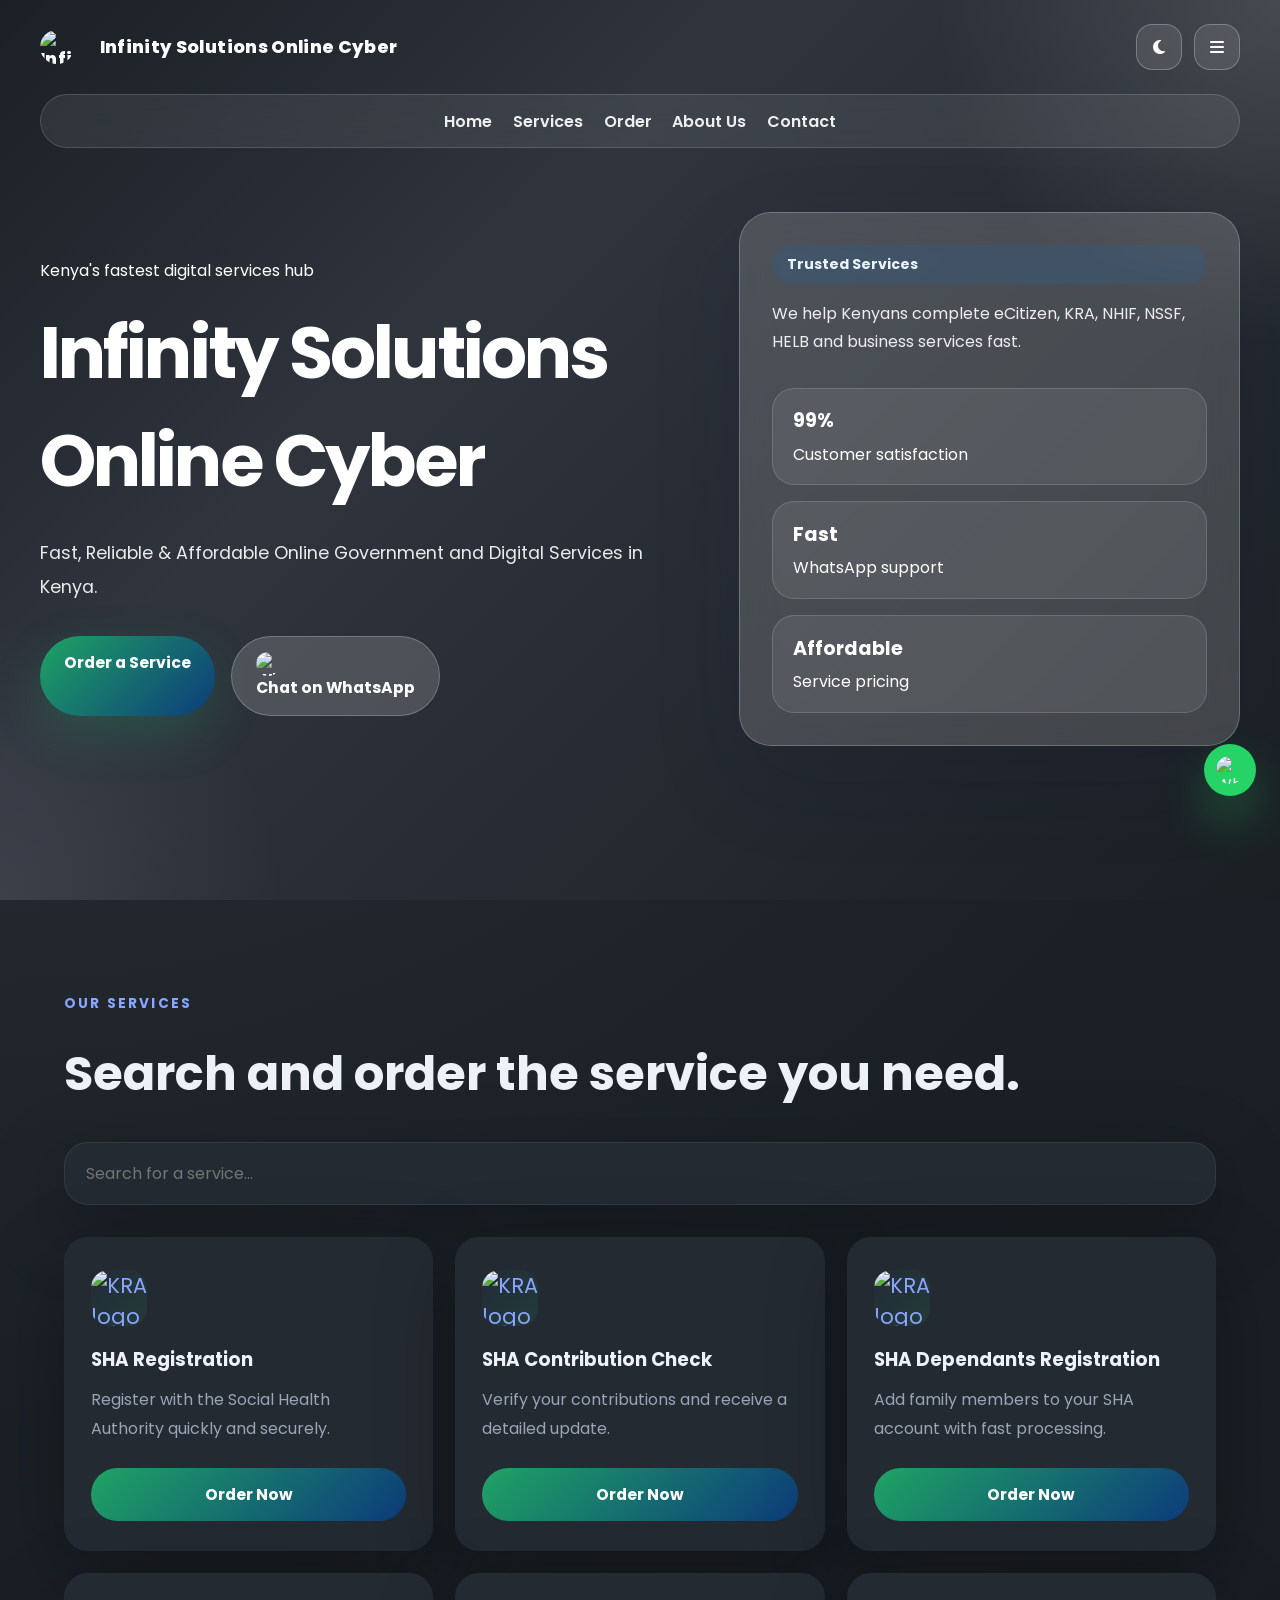
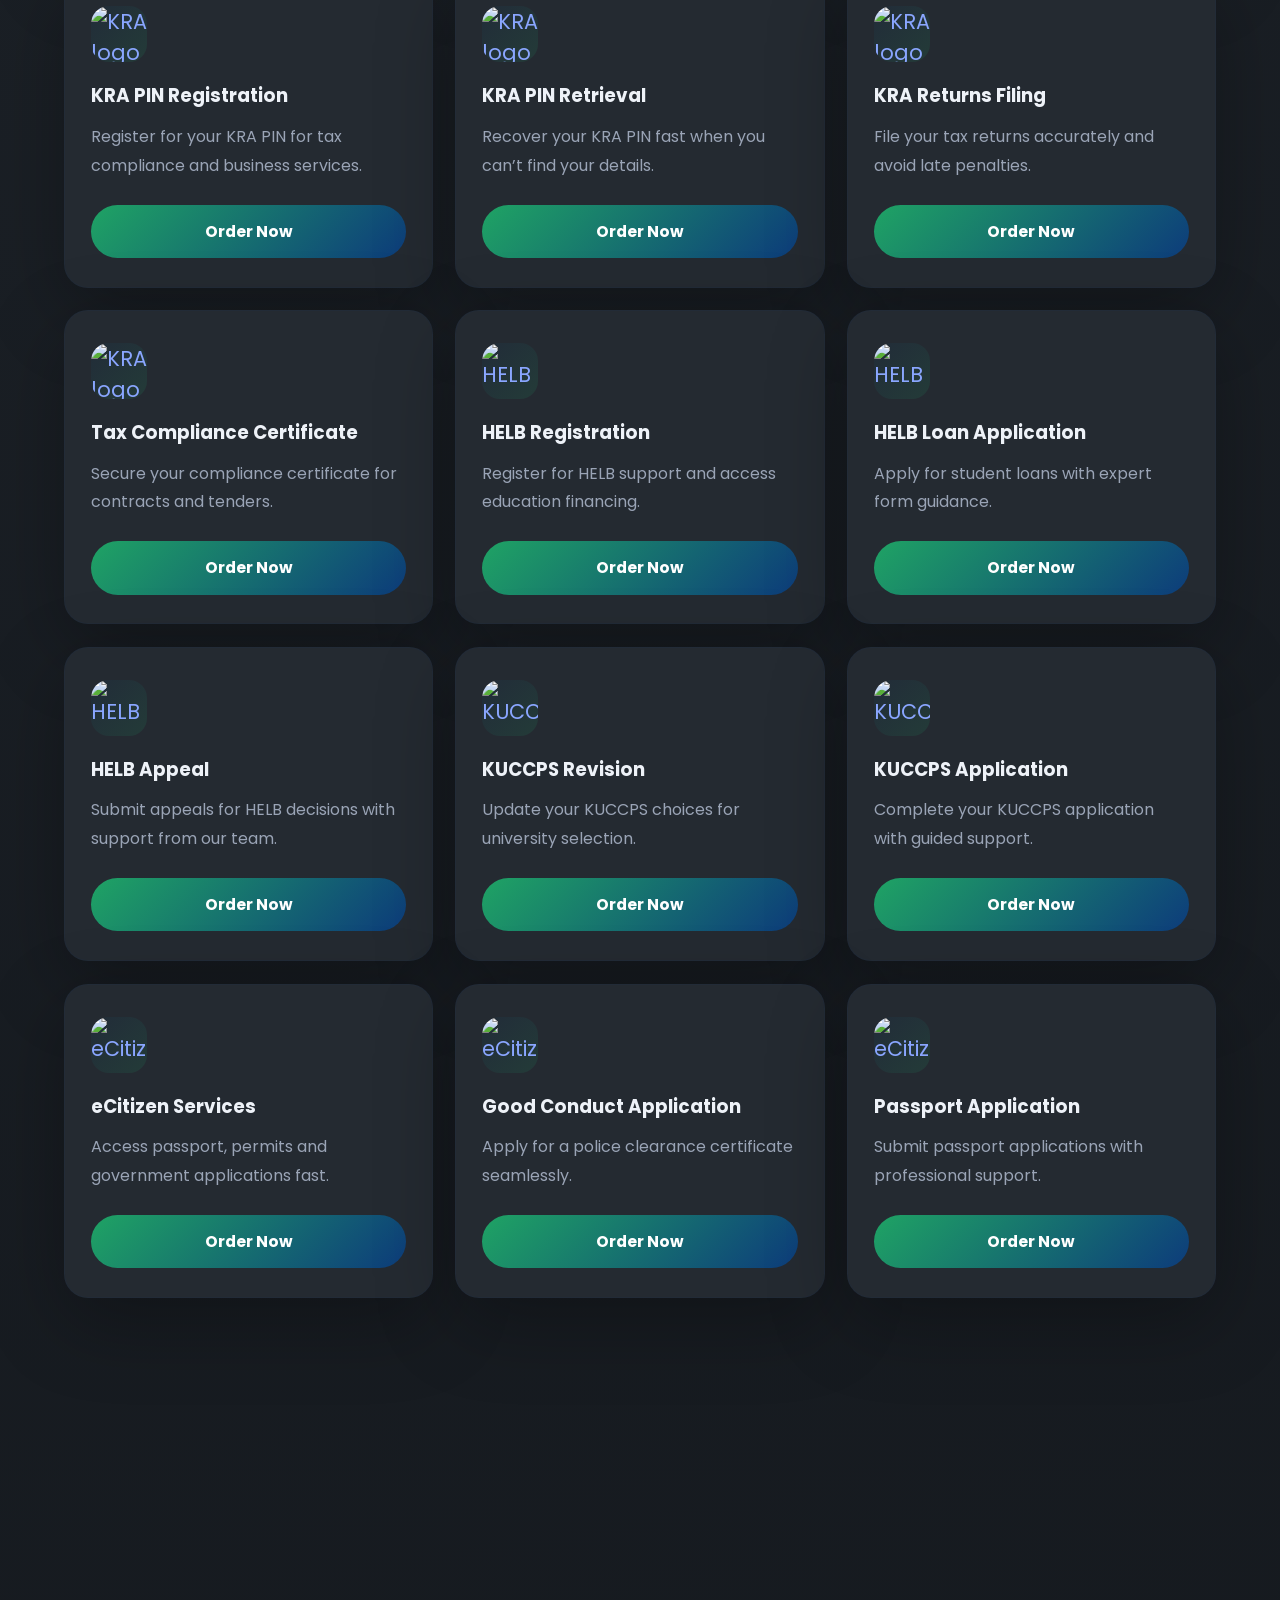
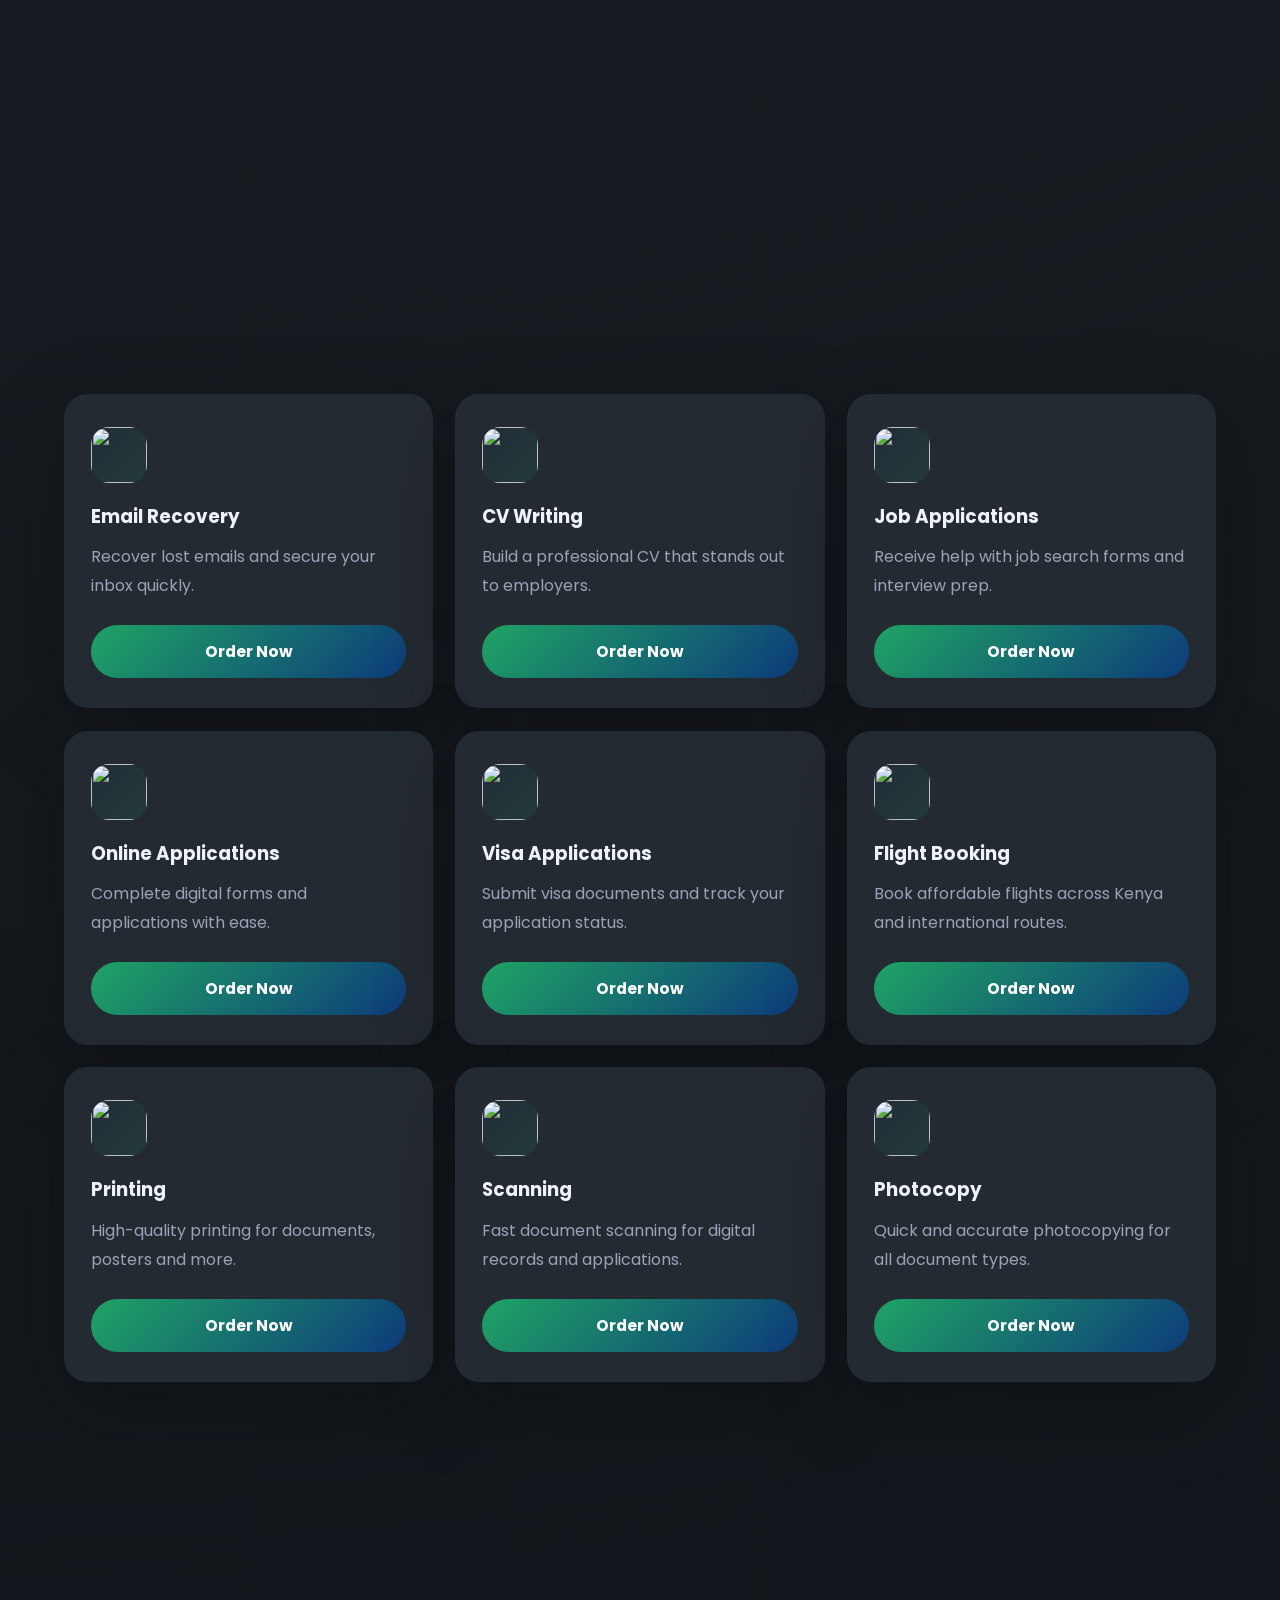
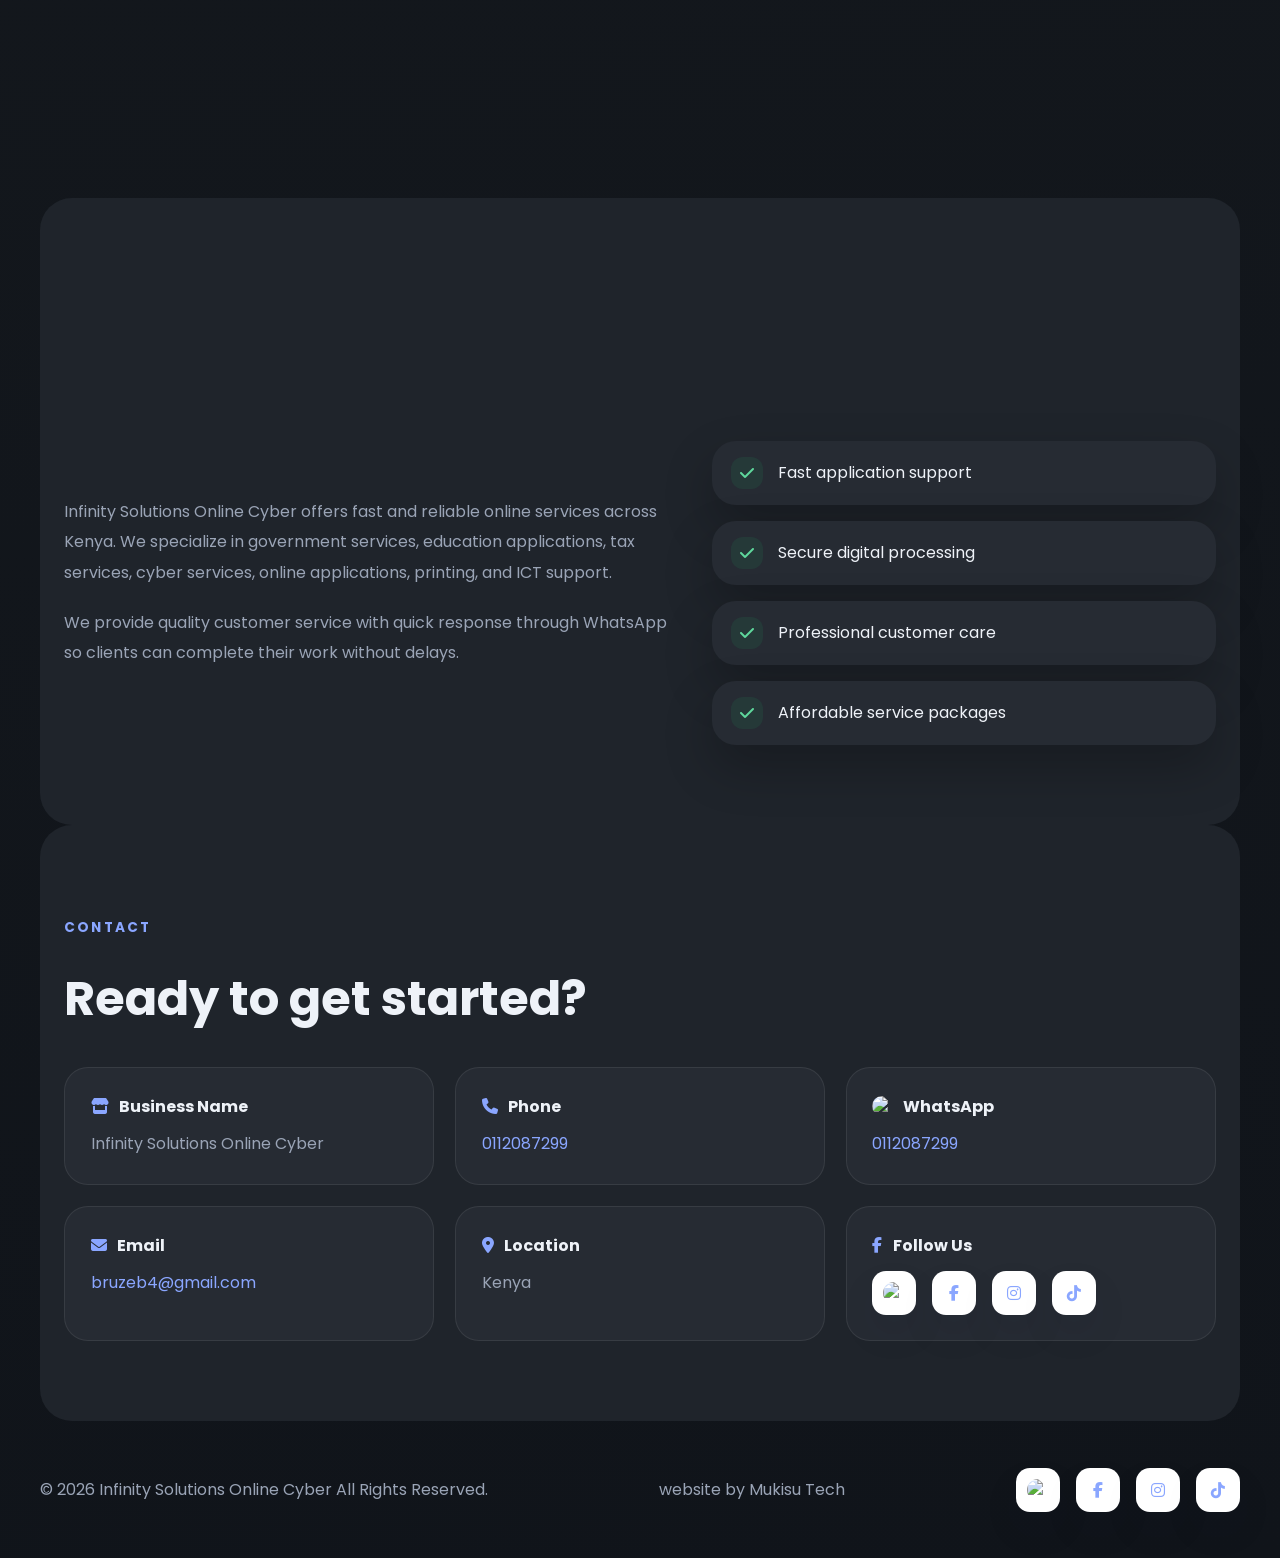
==== index.html @ b9a16d78 "updated headers" ====
<!DOCTYPE html>
<html lang="en">
<head>
  <meta charset="UTF-8" />
  <meta name="viewport" content="width=device-width, initial-scale=1.0" />
  <meta name="theme-color" content="#0e3c7b" />
  <title>Infinity Solutions Online Cyber</title>
  <meta name="description" content="Fast, reliable and affordable online government and digital services in Kenya." />
  <link rel="preconnect" href="https://fonts.googleapis.com" />
  <link rel="preconnect" href="https://fonts.gstatic.com" crossorigin />
  <link href="https://fonts.googleapis.com/css2?family=Poppins:wght@400;500;600;700;800&display=swap" rel="stylesheet" />
  <link rel="stylesheet" href="https://cdnjs.cloudflare.com/ajax/libs/font-awesome/6.5.1/css/all.min.css" integrity="sha512-9uX+o9/ZMZbm3tTFRNrU0xj9IqA9xVRBhZ33g1PPZFxK8Hz9vA3V2rOO4/VXvWPXeEPmWZhwXmr4TmA3r/t8Mw==" crossorigin="anonymous" referrerpolicy="no-referrer" />
  <link rel="stylesheet" href="styles.css" />
</head>
<body>
  <div class="spinner-overlay" id="spinner">
    <div class="loader"></div>
  </div>

  <header class="hero" id="home">
    <div class="topbar">
      <a class="brand" href="#home">
        <img class="brand-logo" src="https://tse4.mm.bing.net/th/id/OIP.yBloclplDqVMJ-Tg9L9eTgHaHa?rs=1&pid=ImgDetMain&o=7&rm=3" alt="Infinity Solutions logo">
        Infinity Solutions Online Cyber
      </a>
      <div class="top-actions">
        <button class="mode-toggle" id="themeToggle" aria-label="Toggle dark mode"><i class="fa-solid fa-moon"></i></button>
        <button class="menu-toggle" id="menuToggle" aria-label="Open navigation"><i class="fa-solid fa-bars"></i></button>
      </div>
    </div>

    <nav class="navbar" id="navbar">
      <a href="#home">Home</a>
      <a href="#services">Services</a>
      <a href="#order">Order</a>
      <a href="#about">About Us</a>
      <a href="#contact">Contact</a>
    </nav>

    <div class="hero-content">
      <div class="hero-text fade-up">
        <p class="eyebrow">Kenya's fastest digital services hub</p>
        <h1>Infinity Solutions Online Cyber</h1>
        <p class="hero-subtitle">Fast, Reliable & Affordable Online Government and Digital Services in Kenya.</p>
        <div class="hero-buttons">
          <a class="btn btn-primary" href="#order">Order a Service</a>
          <a class="btn btn-secondary whatsapp-btn" id="whatsappChat" href="https://wa.me/254112087299" target="_blank" rel="noreferrer">
            <img class="whatsapp-icon" src="https://play-lh.googleusercontent.com/4LJ6f3U5wANt09KBlZ-F-YKooCQXTwHsa3vtTBFmsXWmNy-AdBEoHnWmyT0mGxh-1pQetlSoc9mIkRDJotQYbg" alt="WhatsApp logo" style="width:24px;height:24px;object-fit:contain;border-radius:50%;display:block;" />
            <span>Chat on WhatsApp</span>
          </a>
        </div>
      </div>
      <div class="hero-card fade-up">
        <div class="hero-panel">
          <span class="tag">Trusted Services</span>
          <p>We help Kenyans complete eCitizen, KRA, NHIF, NSSF, HELB and business services fast.</p>
        </div>
        <div class="hero-stats">
          <div>
            <strong>99%</strong>
            <span>Customer satisfaction</span>
          </div>
          <div>
            <strong>Fast</strong>
            <span>WhatsApp support</span>
          </div>
          <div>
            <strong>Affordable</strong>
            <span>Service pricing</span>
          </div>
        </div>
      </div>
    </div>
  </header>

  <main>
    <div id="order"></div>
    <section class="section service-section" id="services">
      <div class="section-heading fade-up">
        <p class="eyebrow">Our Services</p>
        <h2>Search and order the service you need.</h2>
      </div>
      <div class="search-wrap fade-up">
        <input id="searchInput" type="search" placeholder="Search for a service..." aria-label="Search for a service" />
      </div>

      <div class="service-grid" id="serviceGrid">
        <article class="service-card fade-up" data-service="SHA Registration">
          <div class="service-icon"><img src="https://digitali.co.ke/wp-content/uploads/2024/10/National-Hospital-Insurance-Fund-NHIF-and-the-Social-Health-Insurance-Fund-SHIF.jpeg" alt="KRA logo"></div>
          <h3>SHA Registration</h3>
          <p>Register with the Social Health Authority quickly and securely.</p>
          <button class="btn btn-order" data-service="SHA Registration">Order Now</button>
        </article>
        <article class="service-card fade-up" data-service="SHA Contribution Check">
          <div class="service-icon"><img src="https://digitali.co.ke/wp-content/uploads/2024/10/National-Hospital-Insurance-Fund-NHIF-and-the-Social-Health-Insurance-Fund-SHIF.jpeg" alt="KRA logo"></div>
          <h3>SHA Contribution Check</h3>
          <p>Verify your contributions and receive a detailed update.</p>
          <button class="btn btn-order" data-service="SHA Contribution Check">Order Now</button>
        </article>
        <article class="service-card fade-up" data-service="SHA Dependants Registration">
          <div class="service-icon"><img src="https://digitali.co.ke/wp-content/uploads/2024/10/National-Hospital-Insurance-Fund-NHIF-and-the-Social-Health-Insurance-Fund-SHIF.jpeg" alt="KRA logo"></div>
          <h3>SHA Dependants Registration</h3>
          <p>Add family members to your SHA account with fast processing.</p>
          <button class="btn btn-order" data-service="SHA Dependants Registration">Order Now</button>
        </article>
        <article class="service-card fade-up" data-service="KRA PIN Registration">
          <div class="service-icon"><img src="https://www.kra.go.ke/templates/kra/images/kra/logoKRA.webp" alt="KRA logo"></div>
          <h3>KRA PIN Registration</h3>
          <p>Register for your KRA PIN for tax compliance and business services.</p>
          <button class="btn btn-order" data-service="KRA PIN Registration">Order Now</button>
        </article>
        <article class="service-card fade-up" data-service="KRA PIN Retrieval" data-logo="https://www.kra.go.ke/templates/kra/images/kra/logoKRA.webp">
          <div class="service-icon"><img src="https://www.kra.go.ke/templates/kra/images/kra/logoKRA.webp" alt="KRA logo"></div>
          <h3>KRA PIN Retrieval</h3>
          <p>Recover your KRA PIN fast when you can’t find your details.</p>
          <button class="btn btn-order" data-service="KRA PIN Retrieval">Order Now</button>
        </article>
        <article class="service-card fade-up" data-service="KRA Returns Filing" data-logo="https://www.kra.go.ke/templates/kra/images/kra/logoKRA.webp">
          <div class="service-icon"><img src="https://www.kra.go.ke/templates/kra/images/kra/logoKRA.webp" alt="KRA logo"></div>
          <h3>KRA Returns Filing</h3>
          <p>File your tax returns accurately and avoid late penalties.</p>
          <button class="btn btn-order" data-service="KRA Returns Filing">Order Now</button>
        </article>
        <article class="service-card fade-up" data-service="Tax Compliance Certificate" data-logo="https://www.kra.go.ke/templates/kra/images/kra/logoKRA.webp">
          <div class="service-icon"><img src="https://www.kra.go.ke/templates/kra/images/kra/logoKRA.webp" alt="KRA logo"></div>
          <h3>Tax Compliance Certificate</h3>
          <p>Secure your compliance certificate for contracts and tenders.</p>
          <button class="btn btn-order" data-service="Tax Compliance Certificate">Order Now</button>
        </article>
        <article class="service-card fade-up" data-service="HELB Registration">
          <div class="service-icon"><img src="https://tse4.mm.bing.net/th/id/OIP.b57VldhlAnYkFkh-BjnOfwAAAA?rs=1&pid=ImgDetMain&o=7&rm=3" alt="HELB logo"></div>
          <h3>HELB Registration</h3>
          <p>Register for HELB support and access education financing.</p>
          <button class="btn btn-order" data-service="HELB Registration">Order Now</button>
        </article>
        <article class="service-card fade-up" data-service="HELB Loan Application" data-logo="https://tse4.mm.bing.net/th/id/OIP.b57VldhlAnYkFkh-BjnOfwAAAA?rs=1&pid=ImgDetMain&o=7&rm=3">
          <div class="service-icon"><img src="https://tse4.mm.bing.net/th/id/OIP.b57VldhlAnYkFkh-BjnOfwAAAA?rs=1&pid=ImgDetMain&o=7&rm=3" alt="HELB logo"></div>
          <h3>HELB Loan Application</h3>
          <p>Apply for student loans with expert form guidance.</p>
          <button class="btn btn-order" data-service="HELB Loan Application">Order Now</button>
        </article>
        <article class="service-card fade-up" data-service="HELB Appeal" data-logo="https://tse4.mm.bing.net/th/id/OIP.b57VldhlAnYkFkh-BjnOfwAAAA?rs=1&pid=ImgDetMain&o=7&rm=3">
          <div class="service-icon"><img src="https://tse4.mm.bing.net/th/id/OIP.b57VldhlAnYkFkh-BjnOfwAAAA?rs=1&pid=ImgDetMain&o=7&rm=3" alt="HELB logo"></div>
          <h3>HELB Appeal</h3>
          <p>Submit appeals for HELB decisions with support from our team.</p>
          <button class="btn btn-order" data-service="HELB Appeal">Order Now</button>
        </article>
        <article class="service-card fade-up" data-service="KUCCPS Revision" data-logo="https://digitali.co.ke/wp-content/uploads/2024/10/National-Hospital-Insurance-Fund-NHIF-and-the-Social-Health-Insurance-Fund-SHIF.jpeg">
          <div class="service-icon"><img src="https://educationnews.co.ke/wp-content/uploads/2022/06/KUCCPS-logo.png" alt="KUCCPS logo"></div>
          <h3>KUCCPS Revision</h3>
          <p>Update your KUCCPS choices for university selection.</p>
          <button class="btn btn-order" data-service="KUCCPS Revision">Order Now</button>
        </article>
        <article class="service-card fade-up" data-service="KUCCPS Application">
          <div class="service-icon"><img src="https://educationnews.co.ke/wp-content/uploads/2022/06/KUCCPS-logo.png" alt="KUCCPS logo"></div>
          <h3>KUCCPS Application</h3>
          <p>Complete your KUCCPS application with guided support.</p>
          <button class="btn btn-order" data-service="KUCCPS Application">Order Now</button>
        </article>
        <article class="service-card fade-up" data-service="eCitizen Services" data-logo="https://tse3.mm.bing.net/th/id/OIP.UHPo66fuk0P1zGOrm8lOLwAAAA?rs=1&pid=ImgDetMain&o=7&rm=3">
          <div class="service-icon"><img src="https://tse3.mm.bing.net/th/id/OIP.UHPo66fuk0P1zGOrm8lOLwAAAA?rs=1&pid=ImgDetMain&o=7&rm=3" alt="eCitizen logo"></div>
          <h3>eCitizen Services</h3>
          <p>Access passport, permits and government applications fast.</p>
          <button class="btn btn-order" data-service="eCitizen Services">Order Now</button>
        </article>
        <article class="service-card fade-up" data-service="Good Conduct Application">
          <div class="service-icon"><img src="https://tse3.mm.bing.net/th/id/OIP.UHPo66fuk0P1zGOrm8lOLwAAAA?rs=1&pid=ImgDetMain&o=7&rm=3" alt="eCitizen logo"></div>
          <h3>Good Conduct Application</h3>
          <p>Apply for a police clearance certificate seamlessly.</p>
          <button class="btn btn-order" data-service="Good Conduct Application">Order Now</button>
        </article>
        <article class="service-card fade-up" data-service="Passport Application">
          <div class="service-icon"><img src="https://tse3.mm.bing.net/th/id/OIP.UHPo66fuk0P1zGOrm8lOLwAAAA?rs=1&pid=ImgDetMain&o=7&rm=3" alt="eCitizen logo"></div>
          <h3>Passport Application</h3>
          <p>Submit passport applications with professional support.</p>
          <button class="btn btn-order" data-service="Passport Application">Order Now</button>
        </article>
        <article class="service-card fade-up" data-service="Driving License Renewal">
          <div class="service-icon"><img src="https://tse4.mm.bing.net/th/id/OIP.FwtY_gP4vcjbaIivxYtAlAHaHa?rs=1&pid=ImgDetMain&o=7&rm=3" alt="eCitizen logo"></div>
          <h3>Driving License Renewal</h3>
          <p>Renew your driving license with quick online guidance.</p>
          <button class="btn btn-order" data-service="Driving License Renewal">Order Now</button>
        </article>
        <article class="service-card fade-up" data-service="NTSA Services">
          <div class="service-icon"><img src="https://tse4.mm.bing.net/th/id/OIP.FwtY_gP4vcjbaIivxYtAlAHaHa?rs=1&pid=ImgDetMain&o=7&rm=3" alt="eCitizen logo"></div>
          <h3>NTSA Services</h3>
          <p>Book vehicle, licensing and road permit services easily.</p>
          <button class="btn btn-order" data-service="NTSA Services">Order Now</button>
        </article>
        <article class="service-card fade-up" data-service="Birth Certificate Application">
          <div class="service-icon"><img src="https://tse2.mm.bing.net/th/id/OIP.q1fL6nQ8hTU4f8zZjs9D_QHaHj?rs=1&pid=ImgDetMain&o=7&rm=3"></div>
          <h3>Birth Certificate Application</h3>
          <p>Apply for birth certificates with reliable help.</p>
          <button class="btn btn-order" data-service="Birth Certificate Application">Order Now</button>
        </article>
        <article class="service-card fade-up" data-service="NSSF Services">
          <div class="service-icon"><img src="https://tse1.mm.bing.net/th/id/OIP.UHA72w1gH28G39V3sXzwvAHaD4?rs=1&pid=ImgDetMain&o=7&rm=3"></div>
          <h3>NSSF Services</h3>
          <p>Manage your NSSF contributions and registration online.</p>
          <button class="btn btn-order" data-service="NSSF Services">Order Now</button>
        </article>
        <article class="service-card fade-up" data-service="NHIF Services">
          <div class="service-icon"><img src="https://encrypted-tbn0.gstatic.com/images?q=tbn:ANd9GcR6--qTh-6bCWV8jGqukdRvoOK64TaJ9Zgxw9ZZE_Wxtw&s=10"></div>
          <h3>NHIF Services</h3>
          <p>Access NHIF registration, updates and membership support.</p>
          <button class="btn btn-order" data-service="NHIF Services">Order Now</button>
        </article>
        <article class="service-card fade-up" data-service="Gmail Creation">
          <div class="service-icon"><img src="https://encrypted-tbn0.gstatic.com/images?q=tbn:ANd9GcS2R1vpcjm-R2SvecG4g4cGmmv0BqK4-3ZQfbwN8abDDA&s3"></div>
          <h3>Gmail Creation</h3>
          <p>Create professional email accounts with fast setup.</p>
          <button class="btn btn-order" data-service="Gmail Creation">Order Now</button>
        </article>
        <article class="service-card fade-up" data-service="Email Recovery">
          <div class="service-icon"><img src="https://encrypted-tbn0.gstatic.com/images?q=tbn:ANd9GcS2R1vpcjm-R2SvecG4g4cGmmv0BqK4-3ZQfbwN8abDDA&s3"></div>
          <h3>Email Recovery</h3>
          <p>Recover lost emails and secure your inbox quickly.</p>
          <button class="btn btn-order" data-service="Email Recovery">Order Now</button>
        </article>
        <article class="service-card fade-up" data-service="CV Writing">
          <div class="service-icon"><img src="https://encrypted-tbn0.gstatic.com/images?q=tbn:ANd9GcRVndGeAXerAfZUWBJ78L3NdNf43_u11HYmn01CQufeQg&s=10"></div>
          <h3>CV Writing</h3>
          <p>Build a professional CV that stands out to employers.</p>
          <button class="btn btn-order" data-service="CV Writing">Order Now</button>
        </article>
        <article class="service-card fade-up" data-service="Job Applications">
          <div class="service-icon"><img src="https://encrypted-tbn0.gstatic.com/images?q=tbn:ANd9GcS2R1vpcjm-R2SvecG4g4cGmmv0BqK4-3ZQfbwN8abDDA&s3"></div>
          <h3>Job Applications</h3>
          <p>Receive help with job search forms and interview prep.</p>
          <button class="btn btn-order" data-service="Job Applications">Order Now</button>
        </article>
        <article class="service-card fade-up" data-service="Online Applications">
          <div class="service-icon"><img src="https://encrypted-tbn0.gstatic.com/images?q=tbn:ANd9GcQZaxrYc5uQrbnnYcwS0cuT35sBHtUKfJTWEBXztwy6LQ&s=10"></div>
          <h3>Online Applications</h3>
          <p>Complete digital forms and applications with ease.</p>
          <button class="btn btn-order" data-service="Online Applications">Order Now</button>
        </article>
        <article class="service-card fade-up" data-service="Visa Applications">
          <div class="service-icon"><img src="https://encrypted-tbn0.gstatic.com/images?q=tbn:ANd9GcQJnviMFIQRVRvS9Surz6ik8B0C7a_o3VR0ymgVnZDmXmbTc4BJeKghwVoY&s=10"></div>
          <h3>Visa Applications</h3>
          <p>Submit visa documents and track your application status.</p>
          <button class="btn btn-order" data-service="Visa Applications">Order Now</button>
        </article>
        <article class="service-card fade-up" data-service="Flight Booking">
          <div class="service-icon"><img src="https://encrypted-tbn0.gstatic.com/images?q=tbn:ANd9GcQJnviMFIQRVRvS9Surz6ik8B0C7a_o3VR0ymgVnZDmXmbTc4BJeKghwVoY&s=10"></div>
          <h3>Flight Booking</h3>
          <p>Book affordable flights across Kenya and international routes.</p>
          <button class="btn btn-order" data-service="Flight Booking">Order Now</button>
        </article>
        <article class="service-card fade-up" data-service="Printing">
          <div class="service-icon"><img src="https://encrypted-tbn0.gstatic.com/images?q=tbn:ANd9GcRkKSzePU2eri6oVpIY036AHLIV2olUiPr-pbedM-Om4Q&s=10"></div>
          <h3>Printing</h3>
          <p>High-quality printing for documents, posters and more.</p>
          <button class="btn btn-order" data-service="Printing">Order Now</button>
        </article>
        <article class="service-card fade-up" data-service="Scanning">
          <div class="service-icon"><img src="https://encrypted-tbn0.gstatic.com/images?q=tbn:ANd9GcS00KO4r9GkvEjRblEu2JAAL6AvpahGItX4luejhcFZRRDAEov1tl0fKzIz&s=10"></div>
          <h3>Scanning</h3>
          <p>Fast document scanning for digital records and applications.</p>
          <button class="btn btn-order" data-service="Scanning">Order Now</button>
        </article>
        <article class="service-card fade-up" data-service="Photocopy">
          <div class="service-icon"><img src="https://inkpaste.co.ke/wp-content/uploads/2023/03/photocopy-services-e1679521596330.jpg"></div>
          <h3>Photocopy</h3>
          <p>Quick and accurate photocopying for all document types.</p>
          <button class="btn btn-order" data-service="Photocopy">Order Now</button>
        </article>
        <article class="service-card fade-up" data-service="Typing">
          <div class="service-icon"><img src="https://encrypted-tbn0.gstatic.com/images?q=tbn:ANd9GcTKpYcr5PSa2IXo4UdqD5BWybqYmKM9X9mrHmjjHCQXvx9W5VTyR5uScA4t&s=10"></div>
          <h3>Typing</h3>
          <p>Professional typing support for letters, reports and forms.</p>
          <button class="btn btn-order" data-service="Typing">Order Now</button>
        </article>
        <article class="service-card fade-up" data-service="Passport Photos">
          <div class="service-icon"><img src="https://encrypted-tbn0.gstatic.com/images?q=tbn:ANd9GcTKpYcr5PSa2IXo4UdqD5BWybqYmKM9X9mrHmjjHCQXvx9W5VTyR5uScA4t&s=10"></div>
          <h3>Passport Photos</h3>
          <p>Capture and print passport photos in the correct format.</p>
          <button class="btn btn-order" data-service="Passport Photos">Order Now</button>
        </article>
        <article class="service-card fade-up" data-service="Lamination">
          <div class="service-icon"><img src="https://encrypted-tbn0.gstatic.com/images?q=tbn:ANd9GcTc5D1qMvo0m5gw-1abcEKq7iWel1CFOAdq2yphHhYPso4U84-VnLHaCZI&s=10"></div>
          <h3>Lamination</h3>
          <p>Protect important documents with high-quality lamination.</p>
          <button class="btn btn-order" data-service="Lamination">Order Now</button>
        </article>
      </div>
    </section>

    <section class="section about-section" id="about">
      <div class="section-heading fade-up">
        <p class="eyebrow">About Us</p>
        <h2>Reliable online services across Kenya.</h2>
      </div>
      <div class="about-grid fade-up">
        <div class="about-copy">
          <p>Infinity Solutions Online Cyber offers fast and reliable online services across Kenya. We specialize in government services, education applications, tax services, cyber services, online applications, printing, and ICT support.</p>
          <p>We provide quality customer service with quick response through WhatsApp so clients can complete their work without delays.</p>
        </div>
        <div class="about-features">
          <div><i class="fa-solid fa-check"></i> Fast application support</div>
          <div><i class="fa-solid fa-check"></i> Secure digital processing</div>
          <div><i class="fa-solid fa-check"></i> Professional customer care</div>
          <div><i class="fa-solid fa-check"></i> Affordable service packages</div>
        </div>
      </div>
    </section>

    <section class="section contact-section" id="contact">
      <div class="section-heading fade-up">
        <p class="eyebrow">Contact</p>
        <h2>Ready to get started?</h2>
      </div>
      <div class="contact-grid fade-up">
        <div class="contact-card">
          <h3><i class="fa-solid fa-store"></i> Business Name</h3>
          <p>Infinity Solutions Online Cyber</p>
        </div>
        <div class="contact-card">
          <h3><i class="fa-solid fa-phone"></i> Phone</h3>
          <p><a href="tel:0112087299">0112087299</a></p>
        </div>
        <div class="contact-card">
          <h3><img class="social-icon-image" src="https://play-lh.googleusercontent.com/4LJ6f3U5wANt09KBlZ-F-YKooCQXTwHsa3vtTBFmsXWmNy-AdBEoHnWmyT0mGxh-1pQetlSoc9mIkRDJotQYbg" alt="WhatsApp logo" style="width:20px;height:20px;object-fit:contain;border-radius:50%;display:inline-block;" /> WhatsApp</h3>
          <p><a href="https://wa.me/254112087299" target="_blank" rel="noreferrer">0112087299</a></p>
        </div>
        <div class="contact-card">
          <h3><i class="fa-solid fa-envelope"></i> Email</h3>
          <p><a href="mailto:bruzeb4@gmail.com">bruzeb4@gmail.com</a></p>
        </div>
        <div class="contact-card">
          <h3><i class="fa-solid fa-location-dot"></i> Location</h3>
          <p>Kenya</p>
        </div>
        <div class="contact-card">
          <h3><i class="fa-brands fa-facebook-f"></i> Follow Us</h3>
          <div class="contact-card-social social-links">
            <a href="https://wa.me/254112087299" target="_blank" rel="noreferrer" aria-label="WhatsApp"><img class="social-icon-image" src="https://play-lh.googleusercontent.com/4LJ6f3U5wANt09KBlZ-F-YKooCQXTwHsa3vtTBFmsXWmNy-AdBEoHnWmyT0mGxh-1pQetlSoc9mIkRDJotQYbg" alt="WhatsApp logo" style="width:22px;height:22px;object-fit:contain;border-radius:50%;display:block;" /></a>
            <a href="#" aria-label="Facebook"><i class="fa-brands fa-facebook-f"></i></a>
            <a href="#" aria-label="Instagram"><i class="fa-brands fa-instagram"></i></a>
            <a href="#" aria-label="TikTok"><i class="fa-brands fa-tiktok"></i></a>
          </div>
        </div>
      </div>
    </section>
  </main>

  <footer class="footer">
    <div class="footer-content fade-up">
      <p>© 2026 Infinity Solutions Online Cyber All Rights Reserved.</p>
      <p>website by <a href="https://mukisutech.github.io/portfolio" target="_blank" rel="noreferrer">Mukisu Tech</a></p>
      <div class="social-links">
        <a href="https://wa.me/254112087299" target="_blank" rel="noreferrer" aria-label="WhatsApp"><img class="social-icon-image" src="https://play-lh.googleusercontent.com/4LJ6f3U5wANt09KBlZ-F-YKooCQXTwHsa3vtTBFmsXWmNy-AdBEoHnWmyT0mGxh-1pQetlSoc9mIkRDJotQYbg" alt="WhatsApp logo" style="width:22px;height:22px;object-fit:contain;border-radius:50%;display:block;" /></a>
        <a href="#" aria-label="Facebook"><i class="fa-brands fa-facebook-f"></i></a>
        <a href="#" aria-label="Instagram"><i class="fa-brands fa-instagram"></i></a>
        <a href="#" aria-label="TikTok"><i class="fa-brands fa-tiktok"></i></a>
      </div>
    </div>
  </footer>

  <button class="scroll-top" id="scrollTopBtn" aria-label="Scroll to top"><i class="fa-solid fa-arrow-up"></i></button>
  <a class="floating-whatsapp" href="https://wa.me/254112087299" target="_blank" rel="noreferrer" aria-label="Chat on WhatsApp"><img class="whatsapp-icon" src="https://play-lh.googleusercontent.com/4LJ6f3U5wANt09KBlZ-F-YKooCQXTwHsa3vtTBFmsXWmNy-AdBEoHnWmyT0mGxh-1pQetlSoc9mIkRDJotQYbg" alt="WhatsApp logo" style="width:28px;height:28px;object-fit:contain;border-radius:50%;display:block;" /></a>

  <script src="script.js"></script>
</body>
</html>
---- styles.css ----
:root {
  --bg: #181c22;
  --surface: #242a31;
  --surface-2: #2f343d;
  --surface-3: #3d434c;
  --text: #eef2f8;
  --text-muted: #9aa4b6;
  --border: rgba(238, 242, 248, 0.08);
  --primary: #8aa6ff;
  --primary-soft: #3b6efb;
  --accent: #5fd89d;
  --accent-soft: #2f9c6f;
  --shadow: 0 24px 80px rgba(0, 0, 0, 0.28);
  --radius: 24px;
  --transition: 0.35s ease;
}

* {
  box-sizing: border-box;
}

html {
  scroll-behavior: smooth;
}

body {
  margin: 0;
  font-family: 'Poppins', sans-serif;
  background: radial-gradient(circle at top left, #2e343c 0%, #1b2026 22%, #14181d 65%, #10141a 100%);
  color: var(--text);
}

a {
  color: inherit;
  text-decoration: none;
}

button,
input,
select,
textarea {
  font: inherit;
}

button {
  cursor: pointer;
}

img {
  max-width: 100%;
  display: block;
}

.spinner-overlay {
  position: fixed;
  inset: 0;
  background: rgba(255, 255, 255, 0.92);
  display: flex;
  align-items: center;
  justify-content: center;
  z-index: 9999;
}

.loader {
  width: 64px;
  height: 64px;
  border: 8px solid rgba(13, 60, 123, 0.15);
  border-top-color: var(--primary);
  border-radius: 50%;
  animation: spin 1s linear infinite;
}

@keyframes spin {
  to {
    transform: rotate(360deg);
  }
}

.hero {
  min-height: 100vh;
  padding: 1.5rem 1.5rem 3rem;
  background: linear-gradient(135deg, #1b2026 0%, #2f343d 35%, #1b1f24 100%);
  color: white;
  position: relative;
  overflow: hidden;
}

.hero::after {
  content: '';
  position: absolute;
  inset: 0;
  background: radial-gradient(circle at top right, rgba(255, 255, 255, 0.14), transparent 22%), radial-gradient(circle at bottom left, rgba(160, 166, 178, 0.12), transparent 18%);
  pointer-events: none;
}

.topbar {
  max-width: 1200px;
  margin: 0 auto;
  display: flex;
  flex-wrap: wrap;
  align-items: center;
  justify-content: space-between;
  gap: 1rem;
  position: relative;
  z-index: 1;
}

.brand {
  display: inline-flex;
  align-items: center;
  gap: 0.75rem;
  font-size: 1.05rem;
  font-weight: 800;
  letter-spacing: 0.02em;
}

.top-actions {
  display: flex;
  align-items: center;
  gap: 0.75rem;
}

.mode-toggle,
.menu-toggle {
  width: 46px;
  height: 46px;
  border-radius: 16px;
  border: 1px solid rgba(255,255,255,0.25);
  background: rgba(255,255,255,0.1);
  color: white;
  display: grid;
  place-items: center;
}

.navbar {
  max-width: 1200px;
  margin: 1.5rem auto 0;
  display: flex;
  justify-content: center;
  gap: 1.3rem;
  flex-wrap: wrap;
  background: rgba(255,255,255,0.08);
  border-radius: 999px;
  padding: 0.85rem 1rem;
  backdrop-filter: blur(18px);
  position: sticky;
  top: 0;
  z-index: 10;
  border: 1px solid rgba(255,255,255,0.15);
}

.navbar a {
  color: rgba(255,255,255,0.92);
  font-weight: 600;
  transition: color var(--transition);
}

.navbar a:hover,
.navbar a.active {
  color: #ffffff;
}

.hero-content {
  max-width: 1200px;
  margin: 4rem auto 0;
  display: grid;
  grid-template-columns: 1.2fr 0.9fr;
  gap: 2rem;
  align-items: center;
  position: relative;
  z-index: 1;
}

.hero-text {
  max-width: 640px;
}

.hero-text h1 {
  font-size: clamp(2.8rem, 6vw, 4.5rem);
  margin: 0;
  letter-spacing: -0.04em;
}

.hero-subtitle {
  margin: 1.4rem 0 0;
  font-size: 1.1rem;
  line-height: 1.9;
  color: rgba(255,255,255,0.9);
}

.hero-buttons {
  margin-top: 2rem;
  display: flex;
  gap: 1rem;
  flex-wrap: wrap;
}

.btn {
  padding: 0.95rem 1.5rem;
  border-radius: 999px;
  border: none;
  font-size: 0.98rem;
  font-weight: 700;
  transition: transform var(--transition), box-shadow var(--transition), background var(--transition);
}

.btn-primary {
  color: white;
  background: linear-gradient(135deg, #1fa364, #0d3c7b);
  box-shadow: 0 18px 48px rgba(31, 163, 100, 0.24);
}

.btn-secondary {
  color: white;
  background: rgba(255,255,255,0.16);
  border: 1px solid rgba(255,255,255,0.22);
}

.btn:hover {
  transform: translateY(-3px);
}

.hero-card {
  background: rgba(255,255,255,0.16);
  border: 1px solid rgba(255,255,255,0.22);
  border-radius: 32px;
  backdrop-filter: blur(18px);
  padding: 2rem;
  box-shadow: 0 36px 90px rgba(13, 31, 58, 0.14);
}

.hero-panel {
  display: flex;
  flex-direction: column;
  gap: 1rem;
}

.hero-panel .tag {
  display: inline-flex;
  align-items: center;
  gap: 0.5rem;
  padding: 0.55rem 0.9rem;
  border-radius: 999px;
  background: rgba(26, 99, 176, 0.18);
  color: #eaf5ff;
  font-weight: 700;
  font-size: 0.88rem;
}

.hero-panel p {
  margin: 0;
  color: rgba(255,255,255,0.9);
  line-height: 1.75;
}

.hero-stats {
  margin-top: 2rem;
  display: grid;
  gap: 1rem;
}

.hero-stats div {
  display: grid;
  gap: 0.4rem;
  padding: 1.1rem 1.2rem;
  border-radius: 22px;
  background: rgba(255,255,255,0.08);
  border: 1px solid rgba(255,255,255,0.14);
}

.hero-stats strong {
  font-size: 1.2rem;
}

.section {
  max-width: 1200px;
  margin: 0 auto;
  padding: 5rem 1.5rem;
}

.section-heading {
  display: grid;
  gap: 0.7rem;
  margin-bottom: 2rem;
}

.section-heading .eyebrow {
  color: var(--primary);
  letter-spacing: 0.16em;
  text-transform: uppercase;
  font-weight: 700;
  font-size: 0.85rem;
}

.section-heading h2 {
  font-size: clamp(2rem, 4vw, 3rem);
  margin: 0;
}

.search-wrap {
  margin-bottom: 2rem;
}

#searchInput {
  width: 100%;
  padding: 1.1rem 1.3rem;
  border-radius: 24px;
  border: 1px solid var(--border);
  background: var(--surface);
  color: var(--text);
  font-size: 1rem;
  box-shadow: var(--shadow);
}

.service-grid {
  display: grid;
  grid-template-columns: repeat(3, minmax(0, 1fr));
  gap: 1.4rem;
}

.service-card {
  position: relative;
  padding: 2rem 1.6rem 1.8rem;
  border-radius: var(--radius);
  background: var(--surface);
  box-shadow: var(--shadow);
  border: 1px solid rgba(13, 60, 123, 0.08);
  transition: transform var(--transition), border-color var(--transition), box-shadow var(--transition);
}

.service-card:hover {
  transform: translateY(-6px);
  border-color: rgba(31, 163, 100, 0.2);
}

.service-icon {
  width: 56px;
  height: 56px;
  border-radius: 50%;
  display: grid;
  place-items: center;
  background: linear-gradient(135deg, rgba(13, 60, 123, 0.1), rgba(31, 163, 100, 0.14));
  color: var(--primary);
  margin-bottom: 1.25rem;
  font-size: 1.3rem;
  overflow: hidden;
}

.brand-logo {
  width: 32px;
  height: 32px;
  border-radius: 50%;
  object-fit: cover;
  margin: 0;
}

.service-icon img {
  width: 100%;
  height: 100%;
  object-fit: cover;
  display: block;
}

.service-card h3 {
  margin: 0 0 0.85rem;
  font-size: 1.15rem;
}

.service-card p {
  margin: 0 0 1.5rem;
  color: var(--text-muted);
  line-height: 1.8;
}

.btn-order {
  width: 100%;
  display: inline-flex;
  justify-content: center;
  align-items: center;
  gap: 0.6rem;
  background: linear-gradient(135deg, #1fa364, #0d3c7b);
  color: white;
  border-radius: 999px;
  padding: 0.95rem 1rem;
}

.about-section {
  background: #1f242b;
  border-radius: 32px;
}

.about-grid {
  display: grid;
  grid-template-columns: 1.1fr 0.9fr;
  gap: 2rem;
  align-items: center;
}

.about-copy p {
  margin: 0 0 1.25rem;
  color: var(--text-muted);
  line-height: 1.9;
}

.about-features {
  display: grid;
  gap: 1rem;
}

.about-features div {
  display: flex;
  align-items: center;
  gap: 0.9rem;
  padding: 1rem 1.2rem;
  border-radius: 24px;
  background: #262b33;
  box-shadow: 0 22px 50px rgba(0, 0, 0, 0.24);
}

.about-features i {
  color: var(--accent);
  min-width: 32px;
  height: 32px;
  display: grid;
  place-items: center;
  border-radius: 12px;
  background: rgba(31, 163, 100, 0.12);
}

.contact-section {
  background: #1f242b;
  border-radius: 32px;
}

.contact-grid {
  display: grid;
  grid-template-columns: repeat(3, minmax(0, 1fr));
  gap: 1.3rem;
}

.contact-card {
  padding: 1.6rem;
  border-radius: 24px;
  background: #262b33;
  border: 1px solid rgba(255, 255, 255, 0.08);
}

.contact-card h3 {
  margin: 0 0 0.7rem;
  font-size: 1rem;
  display: flex;
  align-items: center;
  gap: 0.65rem;
}

.contact-card h3 i {
  color: var(--primary);
}

.contact-card p {
  margin: 0;
  color: var(--text-muted);
  line-height: 1.8;
}

.contact-card a {
  color: inherit;
}

.contact-card-social {
  display: flex;
  flex-wrap: wrap;
  gap: 0.75rem;
  margin-top: 0.8rem;
}

.contact-card a {
  color: var(--primary);
}

.footer {
  padding: 2.5rem 1.5rem;
}

.footer-content {
  max-width: 1200px;
  margin: 0 auto;
  display: flex;
  align-items: center;
  justify-content: space-between;
  gap: 1rem;
  flex-wrap: wrap;
  color: var(--text-muted);
}

.social-links {
  display: flex;
  gap: 1rem;
}

.social-links a {
  width: 44px;
  height: 44px;
  display: grid;
  place-items: center;
  border-radius: 14px;
  background: white;
  color: var(--primary);
  box-shadow: 0 18px 38px rgba(13, 31, 58, 0.07);
}

.scroll-top,
.floating-whatsapp {
  position: fixed;
  right: 1.5rem;
  border-radius: 50%;
  width: 52px;
  height: 52px;
  display: grid;
  place-items: center;
  z-index: 20;
  border: none;
}

.scroll-top {
  bottom: 1.5rem;
  background: #0d3c7b;
  color: white;
  box-shadow: 0 24px 48px rgba(13, 31, 58, 0.22);
  opacity: 0;
  pointer-events: none;
  transition: opacity var(--transition);
}

.scroll-top.visible {
  opacity: 1;
  pointer-events: auto;
}

.floating-whatsapp {
  bottom: 6.5rem;
  background: #25d366;
  color: white;
  box-shadow: 0 24px 48px rgba(37, 211, 102, 0.3);
}

.fade-up {
  opacity: 0;
  transform: translateY(28px);
  transition: opacity 0.8s ease, transform 0.8s ease;
}

.fade-up.visible {
  opacity: 1;
  transform: translateY(0);
}

@media (max-width: 1024px) {
  .hero-content {
    grid-template-columns: 1fr;
  }
  .service-grid,
  .contact-grid {
    grid-template-columns: repeat(2, minmax(0, 1fr));
  }
  .about-grid {
    grid-template-columns: 1fr;
  }
}

@media (max-width: 768px) {
  .hero {
    padding-top: 1rem;
  }
  .navbar {
    display: none;
    flex-direction: column;
    align-items: stretch;
    gap: 0.75rem;
    background: rgba(255, 255, 255, 0.05);
    border-radius: 24px;
    padding: 1rem;
    margin: 1rem auto 0;
  }
  .navbar.mobile-open {
    display: flex;
  }
  .navbar a {
    width: 100%;
    padding: 0.9rem 1rem;
    border-radius: 18px;
    background: rgba(255, 255, 255, 0.08);
  }
  .service-grid,
  .contact-grid {
    grid-template-columns: 1fr;
  }
  .top-actions {
    gap: 0.5rem;
  }
  .mode-toggle,
  .menu-toggle {
    width: 44px;
    height: 44px;
  }
}

@media (max-width: 620px) {
  .hero {
    padding: 1rem 1rem 2.5rem;
  }
  .topbar {
    flex-direction: column;
    align-items: flex-start;
  }
  .hero-text h1 {
    font-size: 2.5rem;
  }
  .scroll-top,
  .floating-whatsapp {
    right: 1rem;
    width: 48px;
    height: 48px;
  }
}

.dark-mode {
  background: #07111f;
  color: #e8eff8;
}

.dark-mode .hero {
  background: linear-gradient(135deg, #08162d 0%, #0d375f 35%, #0b2c58 100%);
}

.dark-mode #searchInput,
.dark-mode .service-card,
.dark-mode .about-features div,
.dark-mode .contact-card,
.dark-mode .footer {
  background: #0f1e37;
  color: #d8e5f4;
}

.dark-mode #searchInput {
  border-color: rgba(255,255,255,0.12);
}

.dark-mode .navbar {
  background: rgba(8, 19, 41, 0.92);
  border-color: rgba(255,255,255,0.14);
}

.dark-mode .footer {
  background: transparent;
}

.dark-mode .social-links a {
  background: #0b2350;
}

.dark-mode .contact-card,
.dark-mode .service-card,
.dark-mode .about-features div {
  border-color: rgba(255,255,255,0.12);
}


button,
input,
select,
textarea {
  font: inherit;
}

button {
  cursor: pointer;
}

img {
  max-width: 100%;
  display: block;
}

.spinner-overlay {
  position: fixed;
  inset: 0;
  background: rgba(255, 255, 255, 0.92);
  display: flex;
  align-items: center;
  justify-content: center;
  z-index: 9999;
}

.loader {
  width: 64px;
  height: 64px;
  border: 8px solid rgba(13, 60, 123, 0.15);
  border-top-color: var(--primary);
  border-radius: 50%;
  animation: spin 1s linear infinite;
}

@keyframes spin {
  to {
    transform: rotate(360deg);
  }
}

.hero {
  min-height: 100vh;
  padding: 1.5rem 1.5rem 3rem;
  background: linear-gradient(135deg, #1b2026 0%, #2f343d 35%, #1b1f24 100%);
  color: white;
  position: relative;
  overflow: hidden;
}

.hero::after {
  content: '';
  position: absolute;
  inset: 0;
  background: radial-gradient(circle at top right, rgba(255, 255, 255, 0.14), transparent 22%), radial-gradient(circle at bottom left, rgba(160, 166, 178, 0.12), transparent 18%);
  pointer-events: none;
}

.topbar {
  max-width: 1200px;
  margin: 0 auto;
  display: flex;
  align-items: center;
  justify-content: space-between;
  gap: 1rem;
  position: relative;
  z-index: 1;
}

.brand {
  font-size: 1.1rem;
  font-weight: 800;
  letter-spacing: 0.02em;
}

.top-actions {
  display: flex;
  align-items: center;
  gap: 0.75rem;
}

.mode-toggle,
.menu-toggle {
  width: 46px;
  height: 46px;
  border-radius: 16px;
  border: 1px solid rgba(255,255,255,0.25);
  background: rgba(255,255,255,0.1);
  color: white;
  display: grid;
  place-items: center;
}

.navbar {
  max-width: 1200px;
  margin: 1.5rem auto 0;
  display: flex;
  justify-content: center;
  gap: 1.3rem;
  flex-wrap: wrap;
  background: rgba(255,255,255,0.08);
  border-radius: 999px;
  padding: 0.85rem 1rem;
  backdrop-filter: blur(18px);
  position: sticky;
  top: 0;
  z-index: 10;
  border: 1px solid rgba(255,255,255,0.15);
}

.navbar a {
  color: rgba(255,255,255,0.92);
  font-weight: 600;
  transition: color var(--transition);
}

.navbar a:hover,
.navbar a.active {
  color: #ffffff;
}

.hero-content {
  max-width: 1200px;
  margin: 4rem auto 0;
  display: grid;
  grid-template-columns: 1.2fr 0.9fr;
  gap: 2rem;
  align-items: center;
  position: relative;
  z-index: 1;
}

.hero-text {
  max-width: 640px;
}

.hero-text h1 {
  font-size: clamp(2.8rem, 6vw, 4.5rem);
  margin: 0;
  letter-spacing: -0.04em;
}

.hero-subtitle {
  margin: 1.4rem 0 0;
  font-size: 1.1rem;
  line-height: 1.9;
  color: rgba(255,255,255,0.9);
}

.hero-buttons {
  margin-top: 2rem;
  display: flex;
  gap: 1rem;
  flex-wrap: wrap;
}

.btn {
  padding: 0.95rem 1.5rem;
  border-radius: 999px;
  border: none;
  font-size: 0.98rem;
  font-weight: 700;
  transition: transform var(--transition), box-shadow var(--transition), background var(--transition);
}

.btn-primary {
  color: white;
  background: linear-gradient(135deg, #1fa364, #0d3c7b);
  box-shadow: 0 18px 48px rgba(31, 163, 100, 0.24);
}

.btn-secondary {
  color: white;
  background: rgba(255,255,255,0.16);
  border: 1px solid rgba(255,255,255,0.22);
}

.btn:hover {
  transform: translateY(-3px);
}

.hero-card {
  background: rgba(255,255,255,0.16);
  border: 1px solid rgba(255,255,255,0.22);
  border-radius: 32px;
  backdrop-filter: blur(18px);
  padding: 2rem;
  box-shadow: 0 36px 90px rgba(13, 31, 58, 0.14);
}

.hero-panel {
  display: flex;
  flex-direction: column;
  gap: 1rem;
}

.hero-panel .tag {
  display: inline-flex;
  align-items: center;
  gap: 0.5rem;
  padding: 0.55rem 0.9rem;
  border-radius: 999px;
  background: rgba(26, 99, 176, 0.18);
  color: #eaf5ff;
  font-weight: 700;
  font-size: 0.88rem;
}

.hero-panel p {
  margin: 0;
  color: rgba(255,255,255,0.9);
  line-height: 1.75;
}

.hero-stats {
  margin-top: 2rem;
  display: grid;
  gap: 1rem;
}

.hero-stats div {
  display: grid;
  gap: 0.4rem;
  padding: 1.1rem 1.2rem;
  border-radius: 22px;
  background: rgba(255,255,255,0.08);
  border: 1px solid rgba(255,255,255,0.14);
}

.hero-stats strong {
  font-size: 1.2rem;
}

.section {
  max-width: 1200px;
  margin: 0 auto;
  padding: 5rem 1.5rem;
}

.section-heading {
  display: grid;
  gap: 0.7rem;
  margin-bottom: 2rem;
}

.section-heading .eyebrow {
  color: var(--primary);
  letter-spacing: 0.16em;
  text-transform: uppercase;
  font-weight: 700;
  font-size: 0.85rem;
}

.section-heading h2 {
  font-size: clamp(2rem, 4vw, 3rem);
  margin: 0;
}

.search-wrap {
  margin-bottom: 2rem;
}

#searchInput {
  width: 100%;
  padding: 1.1rem 1.3rem;
  border-radius: 24px;
  border: 1px solid var(--border);
  background: var(--surface);
  color: var(--text);
  font-size: 1rem;
  box-shadow: var(--shadow);
}

.service-grid {
  display: grid;
  grid-template-columns: repeat(3, minmax(0, 1fr));
  gap: 1.4rem;
}

.service-card {
  position: relative;
  padding: 2rem 1.6rem 1.8rem;
  border-radius: var(--radius);
  background: var(--surface);
  box-shadow: var(--shadow);
  border: 1px solid rgba(13, 60, 123, 0.08);
  transition: transform var(--transition), border-color var(--transition), box-shadow var(--transition);
}

.service-card:hover {
  transform: translateY(-6px);
  border-color: rgba(31, 163, 100, 0.2);
}

.service-icon {
  width: 56px;
  height: 56px;
  border-radius: 18px;
  display: grid;
  place-items: center;
  background: linear-gradient(135deg, rgba(13, 60, 123, 0.1), rgba(31, 163, 100, 0.14));
  color: var(--primary);
  margin-bottom: 1.25rem;
  font-size: 1.3rem;
  overflow: hidden;
}

.brand-logo {
  width: 34px;
  height: 34px;
  object-fit: contain;
  margin-right: 0.85rem;
  vertical-align: middle;
}

.service-icon img {
  width: 100%;
  height: 100%;
  object-fit: contain;
  display: block;
}

.service-card h3 {
  margin: 0 0 0.85rem;
  font-size: 1.15rem;
}

.service-card p {
  margin: 0 0 1.5rem;
  color: var(--text-muted);
  line-height: 1.8;
}

.btn-order {
  width: 100%;
  display: inline-flex;
  justify-content: center;
  align-items: center;
  gap: 0.6rem;
  background: linear-gradient(135deg, #1fa364, #0d3c7b);
  color: white;
  border-radius: 999px;
  padding: 0.95rem 1rem;
}

.about-section {
  background: #1f242b;
  border-radius: 32px;
}

.about-grid {
  display: grid;
  grid-template-columns: 1.1fr 0.9fr;
  gap: 2rem;
  align-items: center;
}

.about-copy p {
  margin: 0 0 1.25rem;
  color: var(--text-muted);
  line-height: 1.9;
}

.about-features {
  display: grid;
  gap: 1rem;
}

.about-features div {
  display: flex;
  align-items: center;
  gap: 0.9rem;
  padding: 1rem 1.2rem;
  border-radius: 24px;
  background: #262b33;
  box-shadow: 0 22px 50px rgba(0, 0, 0, 0.24);
}

.about-features i {
  color: var(--accent);
  min-width: 32px;
  height: 32px;
  display: grid;
  place-items: center;
  border-radius: 12px;
  background: rgba(31, 163, 100, 0.12);
}

.contact-section {
  background: #1f242b;
  border-radius: 32px;
}

.contact-grid {
  display: grid;
  grid-template-columns: repeat(3, minmax(0, 1fr));
  gap: 1.3rem;
}

.contact-card {
  padding: 1.6rem;
  border-radius: 24px;
  background: #262b33;
  border: 1px solid rgba(255, 255, 255, 0.08);
}

.contact-card h3 {
  margin: 0 0 0.7rem;
  font-size: 1rem;
}

.contact-card p {
  margin: 0;
  color: var(--text-muted);
  line-height: 1.8;
}

.contact-card a {
  color: var(--primary);
}

.footer {
  padding: 2.5rem 1.5rem;
}

.footer-content {
  max-width: 1200px;
  margin: 0 auto;
  display: flex;
  align-items: center;
  justify-content: space-between;
  gap: 1rem;
  flex-wrap: wrap;
  color: var(--text-muted);
}

.social-links {
  display: flex;
  gap: 1rem;
}

.social-links a {
  width: 44px;
  height: 44px;
  display: grid;
  place-items: center;
  border-radius: 14px;
  background: white;
  color: var(--primary);
  box-shadow: 0 18px 38px rgba(13, 31, 58, 0.07);
}

.scroll-top,
.floating-whatsapp {
  position: fixed;
  right: 1.5rem;
  border-radius: 50%;
  width: 52px;
  height: 52px;
  display: grid;
  place-items: center;
  z-index: 20;
  border: none;
}

.scroll-top {
  bottom: 1.5rem;
  background: #0d3c7b;
  color: white;
  box-shadow: 0 24px 48px rgba(13, 31, 58, 0.22);
  opacity: 0;
  pointer-events: none;
  transition: opacity var(--transition);
}

.scroll-top.visible {
  opacity: 1;
  pointer-events: auto;
}

.floating-whatsapp {
  bottom: 6.5rem;
  background: #25d366;
  color: white;
  box-shadow: 0 24px 48px rgba(37, 211, 102, 0.3);
}

.fade-up {
  opacity: 0;
  transform: translateY(28px);
  transition: opacity 0.8s ease, transform 0.8s ease;
}

.fade-up.visible {
  opacity: 1;
  transform: translateY(0);
}

@media (max-width: 1024px) {
  .hero-content {
    grid-template-columns: 1fr;
  }
  .service-grid,
  .contact-grid {
    grid-template-columns: repeat(2, minmax(0, 1fr));
  }
  .about-grid {
    grid-template-columns: 1fr;
  }
}

@media (max-width: 768px) {
  .hero {
    padding-top: 1rem;
  }
  .navbar {
    display: none;
    flex-direction: column;
    align-items: stretch;
    gap: 0.75rem;
    background: rgba(255, 255, 255, 0.05);
    border-radius: 24px;
    padding: 1rem;
    margin: 1rem auto 0;
  }
  .navbar.mobile-open {
    display: flex;
  }
  .navbar a {
    width: 100%;
    padding: 0.9rem 1rem;
    border-radius: 18px;
    background: rgba(255, 255, 255, 0.08);
  }
  .service-grid,
  .contact-grid {
    grid-template-columns: 1fr;
  }
  .top-actions {
    gap: 0.5rem;
  }
  .mode-toggle,
  .menu-toggle {
    width: 44px;
    height: 44px;
  }
}

@media (max-width: 620px) {
  .hero {
    padding: 1rem 1rem 2.5rem;
  }
  .topbar {
    flex-direction: column;
    align-items: flex-start;
  }
  .hero-text h1 {
    font-size: 2.5rem;
  }
  .scroll-top,
  .floating-whatsapp {
    right: 1rem;
    width: 48px;
    height: 48px;
  }
}

.dark-mode {
  background: #07111f;
  color: #e8eff8;
}

.dark-mode .hero {
  background: linear-gradient(135deg, #08162d 0%, #0d375f 35%, #0b2c58 100%);
}

.dark-mode #searchInput,
.dark-mode .service-card,
.dark-mode .about-features div,
.dark-mode .contact-card,
.dark-mode .footer {
  background: #0f1e37;
  color: #d8e5f4;
}

.dark-mode #searchInput {
  border-color: rgba(255,255,255,0.12);
}

.dark-mode .navbar {
  background: rgba(8, 19, 41, 0.92);
  border-color: rgba(255,255,255,0.14);
}

.dark-mode .footer {
  background: transparent;
}

.dark-mode .social-links a {
  background: #0b2350;
}

.dark-mode .contact-card,
.dark-mode .service-card,
.dark-mode .about-features div {
  border-color: rgba(255,255,255,0.12);
}
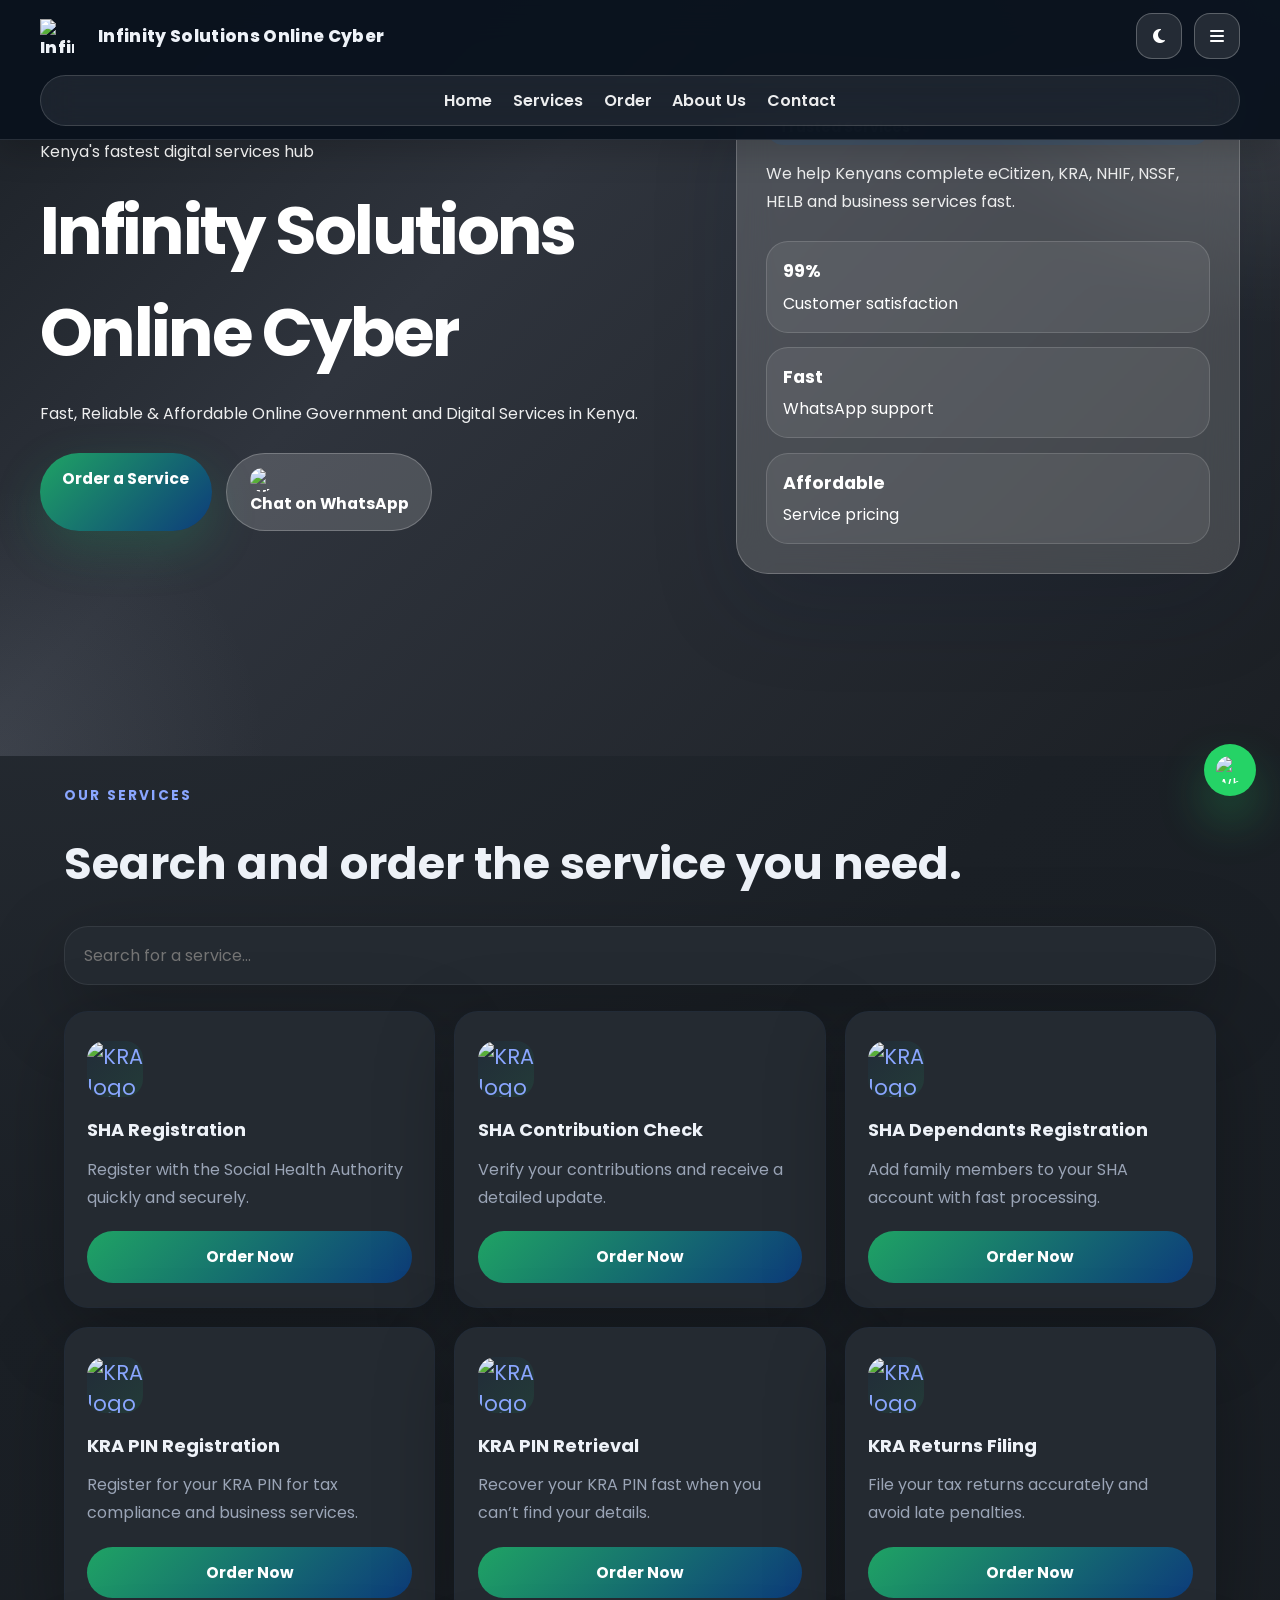
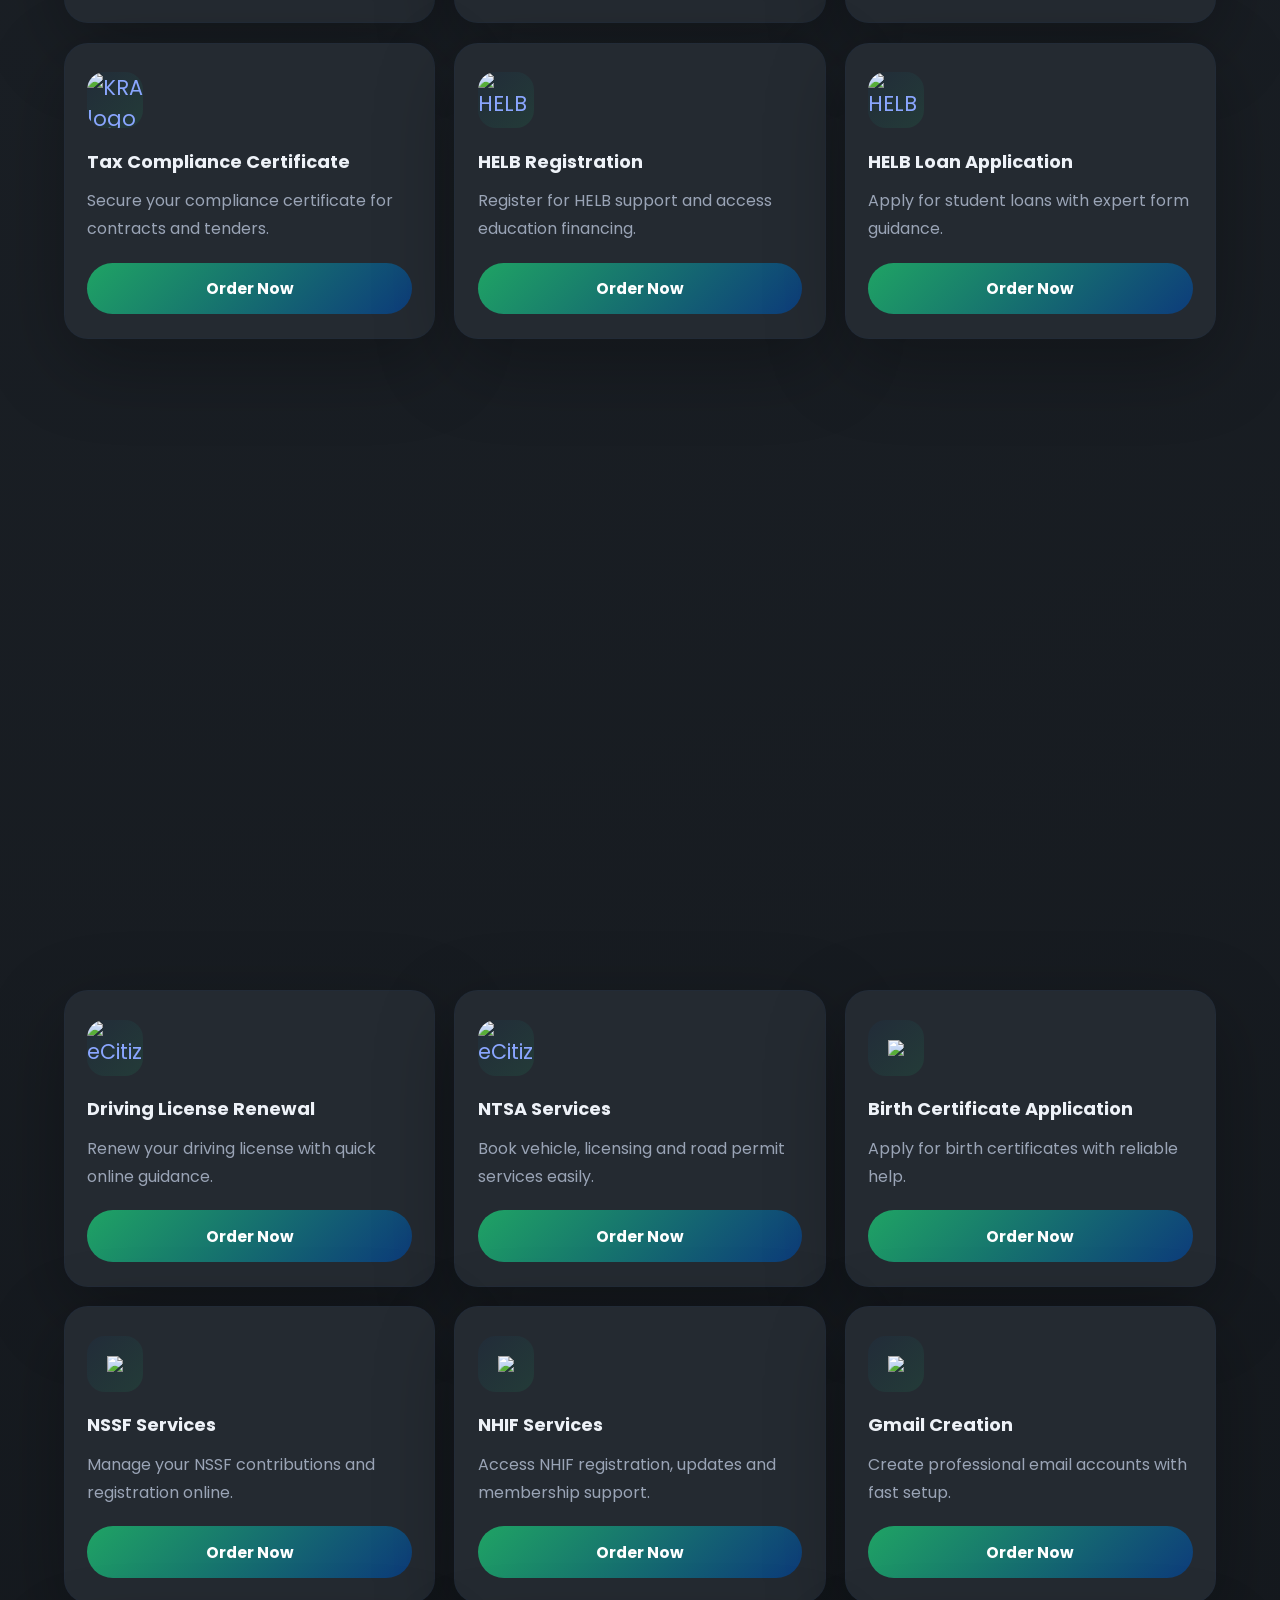
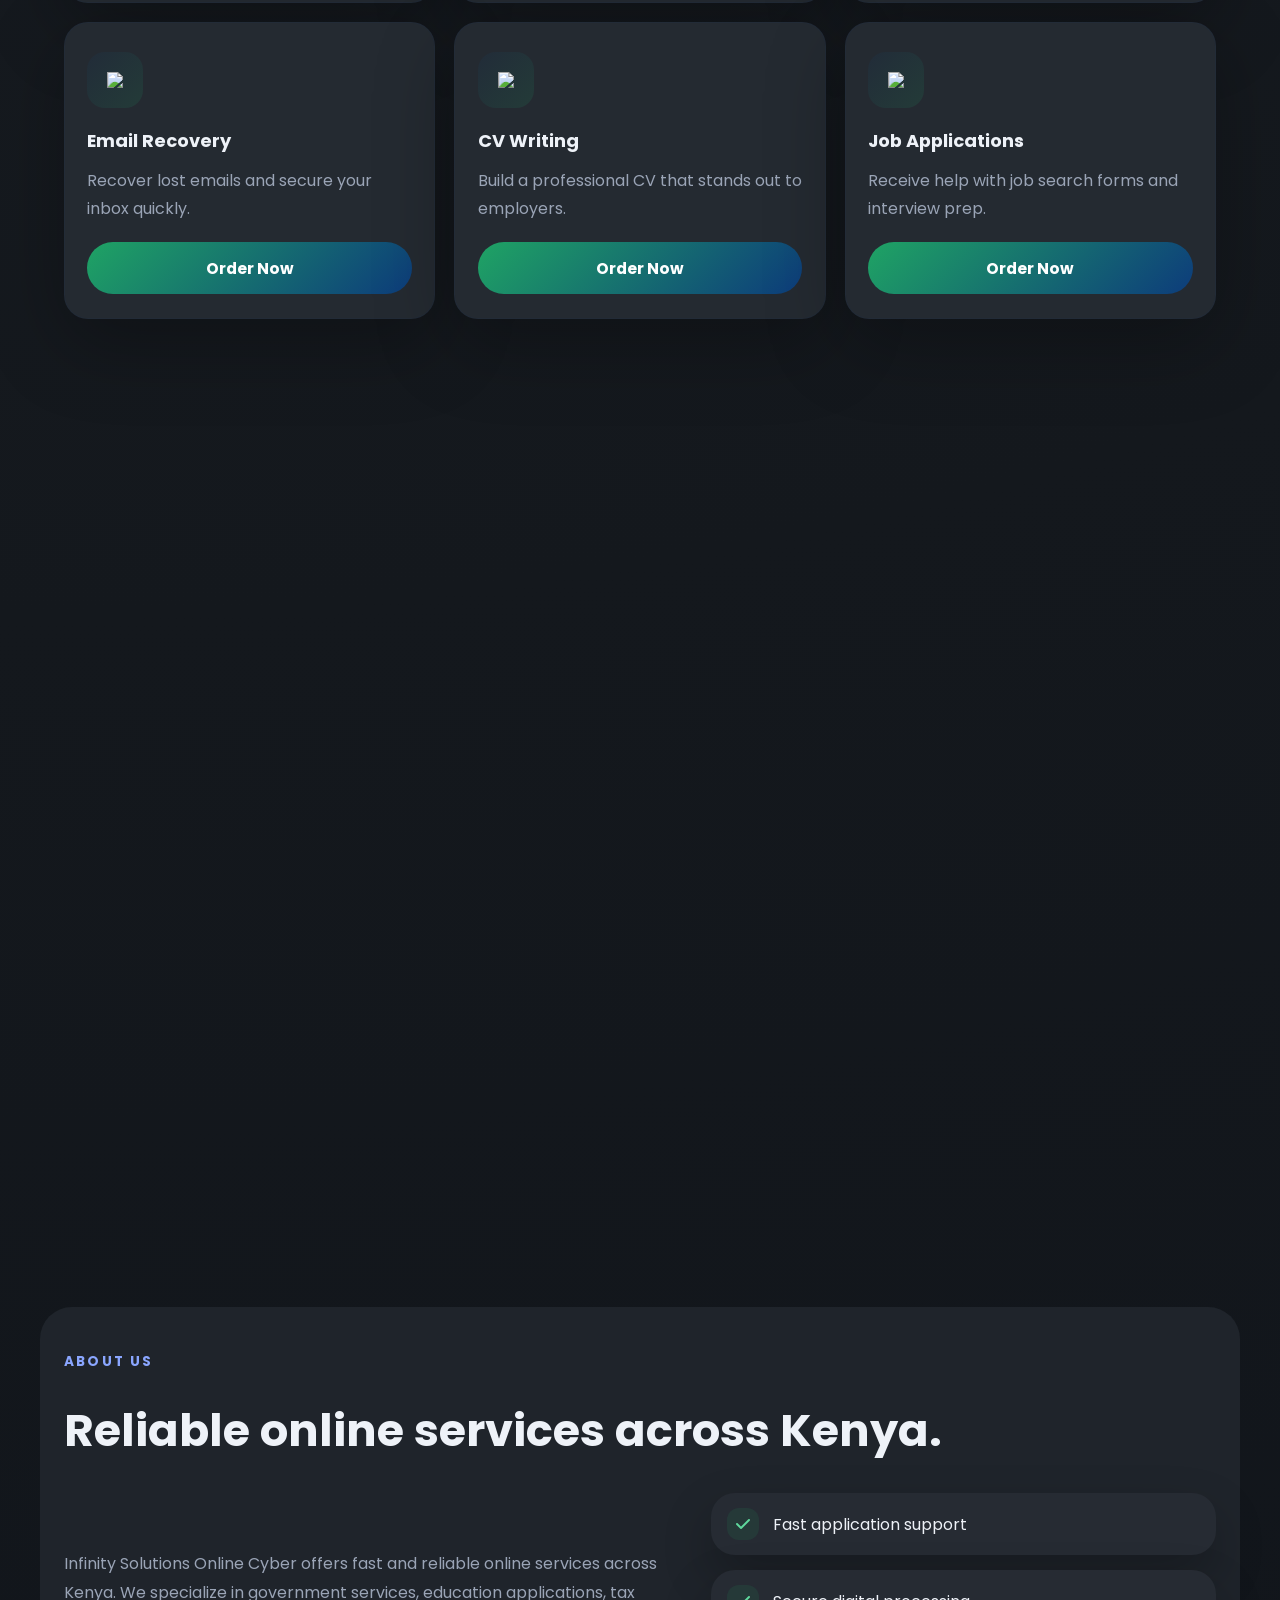
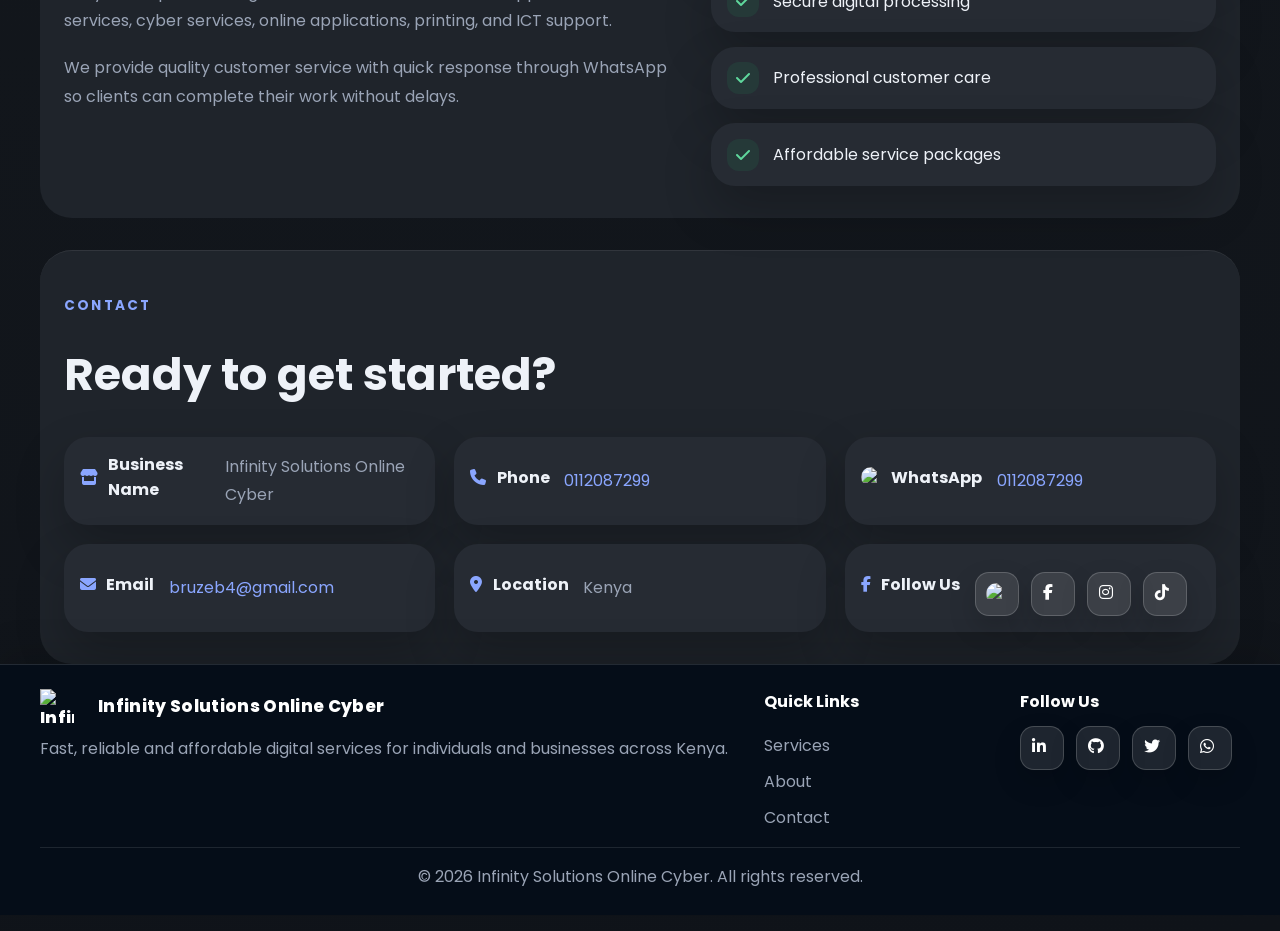
==== commit 6d81d622: "updated header to fixed" ====
--- a/index.html
+++ b/index.html
@@ -17,7 +17,7 @@
     <div class="loader"></div>
   </div>
 
-  <header class="hero" id="home">
+  <header class="header">
     <div class="topbar">
       <a class="brand" href="#home">
         <img class="brand-logo" src="https://tse4.mm.bing.net/th/id/OIP.yBloclplDqVMJ-Tg9L9eTgHaHa?rs=1&pid=ImgDetMain&o=7&rm=3" alt="Infinity Solutions logo">
@@ -28,7 +28,7 @@
         <button class="menu-toggle" id="menuToggle" aria-label="Open navigation"><i class="fa-solid fa-bars"></i></button>
       </div>
     </div>
-
+  
     <nav class="navbar" id="navbar">
       <a href="#home">Home</a>
       <a href="#services">Services</a>
@@ -36,7 +36,9 @@
       <a href="#about">About Us</a>
       <a href="#contact">Contact</a>
     </nav>
-
+  </header>
+
+  <section class="hero" id="home">
     <div class="hero-content">
       <div class="hero-text fade-up">
         <p class="eyebrow">Kenya's fastest digital services hub</p>
@@ -71,7 +73,7 @@
         </div>
       </div>
     </div>
-  </header>
+  </section>
 
   <main>
     <div id="order"></div>
@@ -224,7 +226,7 @@
           <button class="btn btn-order" data-service="CV Writing">Order Now</button>
         </article>
         <article class="service-card fade-up" data-service="Job Applications">
-          <div class="service-icon"><img src="https://encrypted-tbn0.gstatic.com/images?q=tbn:ANd9GcS2R1vpcjm-R2SvecG4g4cGmmv0BqK4-3ZQfbwN8abDDA&s3"></div>
+          <div class="service-icon"><img src="https://irp.cdn-website.com/2b6ba91e/dms3rep/multi/Apply+button.jpg"></div>
           <h3>Job Applications</h3>
           <p>Receive help with job search forms and interview prep.</p>
           <button class="btn btn-order" data-service="Job Applications">Order Now</button>
@@ -344,19 +346,46 @@
     </section>
   </main>
 
-  <footer class="footer">
-    <div class="footer-content fade-up">
-      <p>© 2026 Infinity Solutions Online Cyber All Rights Reserved.</p>
-      <p>website by <a href="https://mukisutech.github.io/portfolio" target="_blank" rel="noreferrer">Mukisu Tech</a></p>
-      <div class="social-links">
-        <a href="https://wa.me/254112087299" target="_blank" rel="noreferrer" aria-label="WhatsApp"><img class="social-icon-image" src="https://play-lh.googleusercontent.com/4LJ6f3U5wANt09KBlZ-F-YKooCQXTwHsa3vtTBFmsXWmNy-AdBEoHnWmyT0mGxh-1pQetlSoc9mIkRDJotQYbg" alt="WhatsApp logo" style="width:22px;height:22px;object-fit:contain;border-radius:50%;display:block;" /></a>
-        <a href="#" aria-label="Facebook"><i class="fa-brands fa-facebook-f"></i></a>
-        <a href="#" aria-label="Instagram"><i class="fa-brands fa-instagram"></i></a>
-        <a href="#" aria-label="TikTok"><i class="fa-brands fa-tiktok"></i></a>
-      </div>
-    </div>
-  </footer>
-
+    <footer class="site-footer">
+      <div class="footer-content">
+        <div class="footer-brand">
+          <a class="brand" href="#home">
+            <img class="brand-logo" src="https://tse4.mm.bing.net/th/id/OIP.yBloclplDqVMJ-Tg9L9eTgHaHa?rs=1&pid=ImgDetMain&o=7&rm=3" alt="Infinity Solutions logo">
+            Infinity Solutions Online Cyber
+          </a>
+          <p>Fast, reliable and affordable digital services for individuals and businesses across Kenya.</p>
+        </div>
+
+        <div class="footer-links">
+          <h4>Quick Links</h4>
+          <a href="#services">Services</a>
+          <a href="#about">About</a>
+          <a href="#contact">Contact</a>
+        </div>
+
+        <div class="footer-social">
+          <h4>Follow Us</h4>
+          <div class="social-links">
+            <a href="https://www.linkedin.com/in/zebedayo-mukisu-2b9506289?utm_source=share&utm_campaign=share_via&utm_content=profile&utm_medium=android_app" target="_blank" rel="noopener noreferrer" aria-label="LinkedIn">
+              <i class="fab fa-linkedin-in"></i>
+            </a>
+            <a href="https://github.com" target="_blank" rel="noopener noreferrer" aria-label="GitHub">
+              <i class="fab fa-github"></i>
+            </a>
+            <a href="https://x.com/Zebedee_Mukisu?t=nhU5nu9hVc4uWagrAK2HKA&s=09" target="_blank" rel="noopener noreferrer" aria-label="Twitter">
+              <i class="fab fa-twitter"></i>
+            </a>
+            <a href="https://wa.me/254112087299" target="_blank" rel="noopener noreferrer" aria-label="WhatsApp">
+              <i class="fab fa-whatsapp"></i>
+            </a>
+          </div>
+        </div>
+      </div>
+
+      <div class="footer-bottom">
+        <p>© 2026 Infinity Solutions Online Cyber. All rights reserved.</p>
+      </div>
+    </footer>
   <button class="scroll-top" id="scrollTopBtn" aria-label="Scroll to top"><i class="fa-solid fa-arrow-up"></i></button>
   <a class="floating-whatsapp" href="https://wa.me/254112087299" target="_blank" rel="noreferrer" aria-label="Chat on WhatsApp"><img class="whatsapp-icon" src="https://play-lh.googleusercontent.com/4LJ6f3U5wANt09KBlZ-F-YKooCQXTwHsa3vtTBFmsXWmNy-AdBEoHnWmyT0mGxh-1pQetlSoc9mIkRDJotQYbg" alt="WhatsApp logo" style="width:28px;height:28px;object-fit:contain;border-radius:50%;display:block;" /></a>
 
--- a/styles.css
+++ b/styles.css
@@ -28,6 +28,7 @@
   font-family: 'Poppins', sans-serif;
   background: radial-gradient(circle at top left, #2e343c 0%, #1b2026 22%, #14181d 65%, #10141a 100%);
   color: var(--text);
+  padding: 0 0 1rem;
 }
 
 a {
@@ -76,21 +77,17 @@
   }
 }
 
-.hero {
-  min-height: 100vh;
-  padding: 1.5rem 1.5rem 3rem;
-  background: linear-gradient(135deg, #1b2026 0%, #2f343d 35%, #1b1f24 100%);
-  color: white;
-  position: relative;
-  overflow: hidden;
-}
-
-.hero::after {
-  content: '';
-  position: absolute;
-  inset: 0;
-  background: radial-gradient(circle at top right, rgba(255, 255, 255, 0.14), transparent 22%), radial-gradient(circle at bottom left, rgba(160, 166, 178, 0.12), transparent 18%);
-  pointer-events: none;
+.header {
+  position: fixed;
+  top: 0;
+  left: 0;
+  right: 0;
+  z-index: 1000;
+  padding: 0.8rem 1.2rem;
+  background: rgba(10, 18, 30, 0.96);
+  backdrop-filter: blur(18px);
+  border-bottom: 1px solid rgba(255, 255, 255, 0.12);
+  box-shadow: 0 12px 30px rgba(0, 0, 0, 0.18);
 }
 
 .topbar {
@@ -100,9 +97,7 @@
   flex-wrap: wrap;
   align-items: center;
   justify-content: space-between;
-  gap: 1rem;
-  position: relative;
-  z-index: 1;
+  gap: 0.9rem;
 }
 
 .brand {
@@ -112,6 +107,13 @@
   font-size: 1.05rem;
   font-weight: 800;
   letter-spacing: 0.02em;
+}
+
+.brand-logo {
+  width: 34px;
+  height: 34px;
+  object-fit: contain;
+  margin-right: 0.75rem;
 }
 
 .top-actions {
@@ -134,18 +136,15 @@
 
 .navbar {
   max-width: 1200px;
-  margin: 1.5rem auto 0;
+  margin: 1rem auto 0;
   display: flex;
   justify-content: center;
   gap: 1.3rem;
   flex-wrap: wrap;
   background: rgba(255,255,255,0.08);
   border-radius: 999px;
-  padding: 0.85rem 1rem;
+  padding: 0.75rem 1rem;
   backdrop-filter: blur(18px);
-  position: sticky;
-  top: 0;
-  z-index: 10;
   border: 1px solid rgba(255,255,255,0.15);
 }
 
@@ -160,12 +159,29 @@
   color: #ffffff;
 }
 
+.hero {
+  min-height: 84vh;
+  padding: 4rem 1.5rem 1.8rem;
+  background: linear-gradient(135deg, #1b2026 0%, #2f343d 35%, #1b1f24 100%);
+  color: white;
+  position: relative;
+  overflow: hidden;
+}
+
+.hero::after {
+  content: '';
+  position: absolute;
+  inset: 0;
+  background: radial-gradient(circle at top right, rgba(255, 255, 255, 0.14), transparent 22%), radial-gradient(circle at bottom left, rgba(160, 166, 178, 0.12), transparent 18%);
+  pointer-events: none;
+}
+
 .hero-content {
   max-width: 1200px;
-  margin: 4rem auto 0;
+  margin: 1rem auto 0;
   display: grid;
   grid-template-columns: 1.2fr 0.9fr;
-  gap: 2rem;
+  gap: 1.5rem;
   align-items: center;
   position: relative;
   z-index: 1;
@@ -176,27 +192,27 @@
 }
 
 .hero-text h1 {
-  font-size: clamp(2.8rem, 6vw, 4.5rem);
+  font-size: clamp(2.6rem, 6vw, 4.2rem);
   margin: 0;
   letter-spacing: -0.04em;
 }
 
 .hero-subtitle {
-  margin: 1.4rem 0 0;
-  font-size: 1.1rem;
-  line-height: 1.9;
-  color: rgba(255,255,255,0.9);
+  margin: 1rem 0 0;
+  font-size: 1rem;
+  line-height: 1.8;
+  color: rgba(255,255,255,0.92);
 }
 
 .hero-buttons {
-  margin-top: 2rem;
-  display: flex;
-  gap: 1rem;
+  margin-top: 1.5rem;
+  display: flex;
+  gap: 0.9rem;
   flex-wrap: wrap;
 }
 
 .btn {
-  padding: 0.95rem 1.5rem;
+  padding: 0.9rem 1.4rem;
   border-radius: 999px;
   border: none;
   font-size: 0.98rem;
@@ -217,7 +233,7 @@
 }
 
 .btn:hover {
-  transform: translateY(-3px);
+  transform: translateY(-2px);
 }
 
 .hero-card {
@@ -225,21 +241,21 @@
   border: 1px solid rgba(255,255,255,0.22);
   border-radius: 32px;
   backdrop-filter: blur(18px);
-  padding: 2rem;
+  padding: 1.8rem;
   box-shadow: 0 36px 90px rgba(13, 31, 58, 0.14);
 }
 
 .hero-panel {
   display: flex;
   flex-direction: column;
-  gap: 1rem;
+  gap: 0.9rem;
 }
 
 .hero-panel .tag {
   display: inline-flex;
   align-items: center;
   gap: 0.5rem;
-  padding: 0.55rem 0.9rem;
+  padding: 0.45rem 0.8rem;
   border-radius: 999px;
   background: rgba(26, 99, 176, 0.18);
   color: #eaf5ff;
@@ -254,34 +270,49 @@
 }
 
 .hero-stats {
-  margin-top: 2rem;
-  display: grid;
-  gap: 1rem;
+  margin-top: 1.6rem;
+  display: grid;
+  gap: 0.9rem;
 }
 
 .hero-stats div {
   display: grid;
   gap: 0.4rem;
-  padding: 1.1rem 1.2rem;
+  padding: 1rem 1rem;
   border-radius: 22px;
   background: rgba(255,255,255,0.08);
   border: 1px solid rgba(255,255,255,0.14);
 }
 
 .hero-stats strong {
-  font-size: 1.2rem;
+  font-size: 1.1rem;
 }
 
 .section {
   max-width: 1200px;
   margin: 0 auto;
-  padding: 5rem 1.5rem;
+  padding: 3rem 1.5rem 2.5rem;
+}
+
+.service-section {
+  padding-top: 1rem;
+}
+
+.about-section {
+  padding-top: 1.5rem;
+  margin-bottom: 1.5rem;
+}
+
+.contact-section {
+  padding-top: 1.5rem;
+  margin-top: 2rem;
+  border-top: 1px solid rgba(255,255,255,0.08);
 }
 
 .section-heading {
   display: grid;
   gap: 0.7rem;
-  margin-bottom: 2rem;
+  margin-bottom: 1.8rem;
 }
 
 .section-heading .eyebrow {
@@ -293,17 +324,17 @@
 }
 
 .section-heading h2 {
-  font-size: clamp(2rem, 4vw, 3rem);
+  font-size: clamp(2rem, 4vw, 2.8rem);
   margin: 0;
 }
 
 .search-wrap {
-  margin-bottom: 2rem;
+  margin-bottom: 1.6rem;
 }
 
 #searchInput {
   width: 100%;
-  padding: 1.1rem 1.3rem;
+  padding: 1rem 1.2rem;
   border-radius: 24px;
   border: 1px solid var(--border);
   background: var(--surface);
@@ -315,12 +346,12 @@
 .service-grid {
   display: grid;
   grid-template-columns: repeat(3, minmax(0, 1fr));
-  gap: 1.4rem;
+  gap: 1.2rem;
 }
 
 .service-card {
   position: relative;
-  padding: 2rem 1.6rem 1.8rem;
+  padding: 1.8rem 1.4rem 1.5rem;
   border-radius: var(--radius);
   background: var(--surface);
   box-shadow: var(--shadow);
@@ -329,47 +360,32 @@
 }
 
 .service-card:hover {
-  transform: translateY(-6px);
+  transform: translateY(-4px);
   border-color: rgba(31, 163, 100, 0.2);
 }
 
 .service-icon {
   width: 56px;
   height: 56px;
-  border-radius: 50%;
+  border-radius: 18px;
   display: grid;
   place-items: center;
   background: linear-gradient(135deg, rgba(13, 60, 123, 0.1), rgba(31, 163, 100, 0.14));
   color: var(--primary);
-  margin-bottom: 1.25rem;
+  margin-bottom: 1.2rem;
   font-size: 1.3rem;
   overflow: hidden;
 }
 
-.brand-logo {
-  width: 32px;
-  height: 32px;
-  border-radius: 50%;
-  object-fit: cover;
-  margin: 0;
-}
-
-.service-icon img {
-  width: 100%;
-  height: 100%;
-  object-fit: cover;
-  display: block;
-}
-
 .service-card h3 {
-  margin: 0 0 0.85rem;
-  font-size: 1.15rem;
+  margin: 0 0 0.8rem;
+  font-size: 1.12rem;
 }
 
 .service-card p {
-  margin: 0 0 1.5rem;
+  margin: 0 0 1.2rem;
   color: var(--text-muted);
-  line-height: 1.8;
+  line-height: 1.75;
 }
 
 .btn-order {
@@ -381,37 +397,47 @@
   background: linear-gradient(135deg, #1fa364, #0d3c7b);
   color: white;
   border-radius: 999px;
-  padding: 0.95rem 1rem;
-}
-
-.about-section {
+  padding: 0.9rem 1rem;
+}
+
+.about-section,
+.contact-section {
   background: #1f242b;
   border-radius: 32px;
 }
 
+.about-section {
+  padding: 2rem 1.5rem;
+}
+
+.contact-section {
+  padding: 2rem 1.5rem;
+}
+
 .about-grid {
   display: grid;
   grid-template-columns: 1.1fr 0.9fr;
-  gap: 2rem;
+  gap: 1.8rem;
   align-items: center;
 }
 
 .about-copy p {
-  margin: 0 0 1.25rem;
+  margin: 0 0 1.1rem;
   color: var(--text-muted);
-  line-height: 1.9;
+  line-height: 1.8;
 }
 
 .about-features {
   display: grid;
-  gap: 1rem;
-}
-
-.about-features div {
-  display: flex;
-  align-items: center;
   gap: 0.9rem;
-  padding: 1rem 1.2rem;
+}
+
+.about-features div,
+.contact-card {
+  display: flex;
+  align-items: center;
+  gap: 0.9rem;
+  padding: 0.95rem 1rem;
   border-radius: 24px;
   background: #262b33;
   box-shadow: 0 22px 50px rgba(0, 0, 0, 0.24);
@@ -427,26 +453,18 @@
   background: rgba(31, 163, 100, 0.12);
 }
 
-.contact-section {
-  background: #1f242b;
-  border-radius: 32px;
+.about-features div {
+  flex-wrap: wrap;
 }
 
 .contact-grid {
   display: grid;
   grid-template-columns: repeat(3, minmax(0, 1fr));
-  gap: 1.3rem;
-}
-
-.contact-card {
-  padding: 1.6rem;
-  border-radius: 24px;
-  background: #262b33;
-  border: 1px solid rgba(255, 255, 255, 0.08);
+  gap: 1.2rem;
 }
 
 .contact-card h3 {
-  margin: 0 0 0.7rem;
+  margin: 0 0 0.5rem;
   font-size: 1rem;
   display: flex;
   align-items: center;
@@ -460,42 +478,108 @@
 .contact-card p {
   margin: 0;
   color: var(--text-muted);
-  line-height: 1.8;
+  line-height: 1.75;
 }
 
 .contact-card a {
-  color: inherit;
-}
-
-.contact-card-social {
+  color: var(--primary);
+}
+
+.contact-card-social,
+.social-links {
   display: flex;
   flex-wrap: wrap;
   gap: 0.75rem;
   margin-top: 0.8rem;
 }
 
-.contact-card a {
-  color: var(--primary);
-}
-
-.footer {
-  padding: 2.5rem 1.5rem;
+.social-links a {
+  width: 44px;
+  height: 44px;
+  display: grid;
+  place-items: center;
+  border-radius: 14px;
+  background: rgba(255, 255, 255, 0.15);
+  border: 1px solid rgba(255, 255, 255, 0.18);
+  color: white;
+  box-shadow: 0 14px 32px rgba(0, 0, 0, 0.18);
+  transition: transform var(--transition), background var(--transition), box-shadow var(--transition);
+}
+
+.social-links a i,
+.social-links a img {
+  width: 20px;
+  height: 20px;
+  font-size: 1rem;
+}
+
+.social-links a:hover {
+  transform: translateY(-2px);
+  background: rgba(255, 255, 255, 0.28);
+  box-shadow: 0 18px 38px rgba(0, 0, 0, 0.2);
+}
+
+.site-footer {
+  position: relative;
+  padding: 1.5rem 1.5rem;
+  background: rgba(6, 14, 24, 0.96);
+  backdrop-filter: blur(18px);
+  border-top: 1px solid rgba(255, 255, 255, 0.12);
+  box-shadow: 0 -12px 35px rgba(0, 0, 0, 0.12);
 }
 
 .footer-content {
   max-width: 1200px;
   margin: 0 auto;
   display: flex;
-  align-items: center;
+  align-items: flex-start;
   justify-content: space-between;
-  gap: 1rem;
+  gap: 1.5rem;
   flex-wrap: wrap;
   color: var(--text-muted);
 }
 
-.social-links {
-  display: flex;
-  gap: 1rem;
+.footer-brand,
+.footer-links,
+.footer-social {
+  min-width: 220px;
+}
+
+.footer-brand .brand {
+  margin-bottom: 0.75rem;
+  color: white;
+}
+
+.footer-brand p,
+.footer-links a,
+.footer-bottom p {
+  margin: 0;
+  color: var(--text-muted);
+  line-height: 1.8;
+}
+
+.footer-links h4,
+.footer-social h4 {
+  margin: 0 0 0.7rem;
+  color: white;
+  font-size: 1rem;
+}
+
+.footer-links {
+  display: grid;
+  gap: 0.45rem;
+}
+
+.footer-links a:hover {
+  color: white;
+}
+
+.footer-bottom {
+  max-width: 1200px;
+  margin: 0.9rem auto 0;
+  padding-top: 0.9rem;
+  border-top: 1px solid rgba(255, 255, 255, 0.1);
+  text-align: center;
 }
 
 .social-links a {
@@ -504,9 +588,15 @@
   display: grid;
   place-items: center;
   border-radius: 14px;
-  background: white;
-  color: var(--primary);
-  box-shadow: 0 18px 38px rgba(13, 31, 58, 0.07);
+  background: rgba(255, 255, 255, 0.1);
+  color: white;
+  box-shadow: 0 12px 28px rgba(0, 0, 0, 0.16);
+  transition: transform var(--transition), background var(--transition);
+}
+
+.social-links a:hover {
+  transform: translateY(-2px);
+  background: rgba(255, 255, 255, 0.2);
 }
 
 .scroll-top,
@@ -570,14 +660,14 @@
 
 @media (max-width: 768px) {
   .hero {
-    padding-top: 1rem;
+    padding: 4.5rem 1.2rem 2rem;
   }
   .navbar {
     display: none;
     flex-direction: column;
     align-items: stretch;
     gap: 0.75rem;
-    background: rgba(255, 255, 255, 0.05);
+    background: rgba(255, 255, 255, 0.08);
     border-radius: 24px;
     padding: 1rem;
     margin: 1rem auto 0;
@@ -607,14 +697,14 @@
 
 @media (max-width: 620px) {
   .hero {
-    padding: 1rem 1rem 2.5rem;
+    padding: 4rem 1rem 1.8rem;
   }
   .topbar {
     flex-direction: column;
     align-items: flex-start;
   }
   .hero-text h1 {
-    font-size: 2.5rem;
+    font-size: 2.4rem;
   }
   .scroll-top,
   .floating-whatsapp {
@@ -637,7 +727,7 @@
 .dark-mode .service-card,
 .dark-mode .about-features div,
 .dark-mode .contact-card,
-.dark-mode .footer {
+.dark-mode .site-footer {
   background: #0f1e37;
   color: #d8e5f4;
 }
@@ -651,8 +741,8 @@
   border-color: rgba(255,255,255,0.14);
 }
 
-.dark-mode .footer {
-  background: transparent;
+.dark-mode .site-footer {
+  background: rgba(7, 15, 29, 0.96);
 }
 
 .dark-mode .social-links a {
@@ -664,613 +754,3 @@
 .dark-mode .about-features div {
   border-color: rgba(255,255,255,0.12);
 }
-
-
-button,
-input,
-select,
-textarea {
-  font: inherit;
-}
-
-button {
-  cursor: pointer;
-}
-
-img {
-  max-width: 100%;
-  display: block;
-}
-
-.spinner-overlay {
-  position: fixed;
-  inset: 0;
-  background: rgba(255, 255, 255, 0.92);
-  display: flex;
-  align-items: center;
-  justify-content: center;
-  z-index: 9999;
-}
-
-.loader {
-  width: 64px;
-  height: 64px;
-  border: 8px solid rgba(13, 60, 123, 0.15);
-  border-top-color: var(--primary);
-  border-radius: 50%;
-  animation: spin 1s linear infinite;
-}
-
-@keyframes spin {
-  to {
-    transform: rotate(360deg);
-  }
-}
-
-.hero {
-  min-height: 100vh;
-  padding: 1.5rem 1.5rem 3rem;
-  background: linear-gradient(135deg, #1b2026 0%, #2f343d 35%, #1b1f24 100%);
-  color: white;
-  position: relative;
-  overflow: hidden;
-}
-
-.hero::after {
-  content: '';
-  position: absolute;
-  inset: 0;
-  background: radial-gradient(circle at top right, rgba(255, 255, 255, 0.14), transparent 22%), radial-gradient(circle at bottom left, rgba(160, 166, 178, 0.12), transparent 18%);
-  pointer-events: none;
-}
-
-.topbar {
-  max-width: 1200px;
-  margin: 0 auto;
-  display: flex;
-  align-items: center;
-  justify-content: space-between;
-  gap: 1rem;
-  position: relative;
-  z-index: 1;
-}
-
-.brand {
-  font-size: 1.1rem;
-  font-weight: 800;
-  letter-spacing: 0.02em;
-}
-
-.top-actions {
-  display: flex;
-  align-items: center;
-  gap: 0.75rem;
-}
-
-.mode-toggle,
-.menu-toggle {
-  width: 46px;
-  height: 46px;
-  border-radius: 16px;
-  border: 1px solid rgba(255,255,255,0.25);
-  background: rgba(255,255,255,0.1);
-  color: white;
-  display: grid;
-  place-items: center;
-}
-
-.navbar {
-  max-width: 1200px;
-  margin: 1.5rem auto 0;
-  display: flex;
-  justify-content: center;
-  gap: 1.3rem;
-  flex-wrap: wrap;
-  background: rgba(255,255,255,0.08);
-  border-radius: 999px;
-  padding: 0.85rem 1rem;
-  backdrop-filter: blur(18px);
-  position: sticky;
-  top: 0;
-  z-index: 10;
-  border: 1px solid rgba(255,255,255,0.15);
-}
-
-.navbar a {
-  color: rgba(255,255,255,0.92);
-  font-weight: 600;
-  transition: color var(--transition);
-}
-
-.navbar a:hover,
-.navbar a.active {
-  color: #ffffff;
-}
-
-.hero-content {
-  max-width: 1200px;
-  margin: 4rem auto 0;
-  display: grid;
-  grid-template-columns: 1.2fr 0.9fr;
-  gap: 2rem;
-  align-items: center;
-  position: relative;
-  z-index: 1;
-}
-
-.hero-text {
-  max-width: 640px;
-}
-
-.hero-text h1 {
-  font-size: clamp(2.8rem, 6vw, 4.5rem);
-  margin: 0;
-  letter-spacing: -0.04em;
-}
-
-.hero-subtitle {
-  margin: 1.4rem 0 0;
-  font-size: 1.1rem;
-  line-height: 1.9;
-  color: rgba(255,255,255,0.9);
-}
-
-.hero-buttons {
-  margin-top: 2rem;
-  display: flex;
-  gap: 1rem;
-  flex-wrap: wrap;
-}
-
-.btn {
-  padding: 0.95rem 1.5rem;
-  border-radius: 999px;
-  border: none;
-  font-size: 0.98rem;
-  font-weight: 700;
-  transition: transform var(--transition), box-shadow var(--transition), background var(--transition);
-}
-
-.btn-primary {
-  color: white;
-  background: linear-gradient(135deg, #1fa364, #0d3c7b);
-  box-shadow: 0 18px 48px rgba(31, 163, 100, 0.24);
-}
-
-.btn-secondary {
-  color: white;
-  background: rgba(255,255,255,0.16);
-  border: 1px solid rgba(255,255,255,0.22);
-}
-
-.btn:hover {
-  transform: translateY(-3px);
-}
-
-.hero-card {
-  background: rgba(255,255,255,0.16);
-  border: 1px solid rgba(255,255,255,0.22);
-  border-radius: 32px;
-  backdrop-filter: blur(18px);
-  padding: 2rem;
-  box-shadow: 0 36px 90px rgba(13, 31, 58, 0.14);
-}
-
-.hero-panel {
-  display: flex;
-  flex-direction: column;
-  gap: 1rem;
-}
-
-.hero-panel .tag {
-  display: inline-flex;
-  align-items: center;
-  gap: 0.5rem;
-  padding: 0.55rem 0.9rem;
-  border-radius: 999px;
-  background: rgba(26, 99, 176, 0.18);
-  color: #eaf5ff;
-  font-weight: 700;
-  font-size: 0.88rem;
-}
-
-.hero-panel p {
-  margin: 0;
-  color: rgba(255,255,255,0.9);
-  line-height: 1.75;
-}
-
-.hero-stats {
-  margin-top: 2rem;
-  display: grid;
-  gap: 1rem;
-}
-
-.hero-stats div {
-  display: grid;
-  gap: 0.4rem;
-  padding: 1.1rem 1.2rem;
-  border-radius: 22px;
-  background: rgba(255,255,255,0.08);
-  border: 1px solid rgba(255,255,255,0.14);
-}
-
-.hero-stats strong {
-  font-size: 1.2rem;
-}
-
-.section {
-  max-width: 1200px;
-  margin: 0 auto;
-  padding: 5rem 1.5rem;
-}
-
-.section-heading {
-  display: grid;
-  gap: 0.7rem;
-  margin-bottom: 2rem;
-}
-
-.section-heading .eyebrow {
-  color: var(--primary);
-  letter-spacing: 0.16em;
-  text-transform: uppercase;
-  font-weight: 700;
-  font-size: 0.85rem;
-}
-
-.section-heading h2 {
-  font-size: clamp(2rem, 4vw, 3rem);
-  margin: 0;
-}
-
-.search-wrap {
-  margin-bottom: 2rem;
-}
-
-#searchInput {
-  width: 100%;
-  padding: 1.1rem 1.3rem;
-  border-radius: 24px;
-  border: 1px solid var(--border);
-  background: var(--surface);
-  color: var(--text);
-  font-size: 1rem;
-  box-shadow: var(--shadow);
-}
-
-.service-grid {
-  display: grid;
-  grid-template-columns: repeat(3, minmax(0, 1fr));
-  gap: 1.4rem;
-}
-
-.service-card {
-  position: relative;
-  padding: 2rem 1.6rem 1.8rem;
-  border-radius: var(--radius);
-  background: var(--surface);
-  box-shadow: var(--shadow);
-  border: 1px solid rgba(13, 60, 123, 0.08);
-  transition: transform var(--transition), border-color var(--transition), box-shadow var(--transition);
-}
-
-.service-card:hover {
-  transform: translateY(-6px);
-  border-color: rgba(31, 163, 100, 0.2);
-}
-
-.service-icon {
-  width: 56px;
-  height: 56px;
-  border-radius: 18px;
-  display: grid;
-  place-items: center;
-  background: linear-gradient(135deg, rgba(13, 60, 123, 0.1), rgba(31, 163, 100, 0.14));
-  color: var(--primary);
-  margin-bottom: 1.25rem;
-  font-size: 1.3rem;
-  overflow: hidden;
-}
-
-.brand-logo {
-  width: 34px;
-  height: 34px;
-  object-fit: contain;
-  margin-right: 0.85rem;
-  vertical-align: middle;
-}
-
-.service-icon img {
-  width: 100%;
-  height: 100%;
-  object-fit: contain;
-  display: block;
-}
-
-.service-card h3 {
-  margin: 0 0 0.85rem;
-  font-size: 1.15rem;
-}
-
-.service-card p {
-  margin: 0 0 1.5rem;
-  color: var(--text-muted);
-  line-height: 1.8;
-}
-
-.btn-order {
-  width: 100%;
-  display: inline-flex;
-  justify-content: center;
-  align-items: center;
-  gap: 0.6rem;
-  background: linear-gradient(135deg, #1fa364, #0d3c7b);
-  color: white;
-  border-radius: 999px;
-  padding: 0.95rem 1rem;
-}
-
-.about-section {
-  background: #1f242b;
-  border-radius: 32px;
-}
-
-.about-grid {
-  display: grid;
-  grid-template-columns: 1.1fr 0.9fr;
-  gap: 2rem;
-  align-items: center;
-}
-
-.about-copy p {
-  margin: 0 0 1.25rem;
-  color: var(--text-muted);
-  line-height: 1.9;
-}
-
-.about-features {
-  display: grid;
-  gap: 1rem;
-}
-
-.about-features div {
-  display: flex;
-  align-items: center;
-  gap: 0.9rem;
-  padding: 1rem 1.2rem;
-  border-radius: 24px;
-  background: #262b33;
-  box-shadow: 0 22px 50px rgba(0, 0, 0, 0.24);
-}
-
-.about-features i {
-  color: var(--accent);
-  min-width: 32px;
-  height: 32px;
-  display: grid;
-  place-items: center;
-  border-radius: 12px;
-  background: rgba(31, 163, 100, 0.12);
-}
-
-.contact-section {
-  background: #1f242b;
-  border-radius: 32px;
-}
-
-.contact-grid {
-  display: grid;
-  grid-template-columns: repeat(3, minmax(0, 1fr));
-  gap: 1.3rem;
-}
-
-.contact-card {
-  padding: 1.6rem;
-  border-radius: 24px;
-  background: #262b33;
-  border: 1px solid rgba(255, 255, 255, 0.08);
-}
-
-.contact-card h3 {
-  margin: 0 0 0.7rem;
-  font-size: 1rem;
-}
-
-.contact-card p {
-  margin: 0;
-  color: var(--text-muted);
-  line-height: 1.8;
-}
-
-.contact-card a {
-  color: var(--primary);
-}
-
-.footer {
-  padding: 2.5rem 1.5rem;
-}
-
-.footer-content {
-  max-width: 1200px;
-  margin: 0 auto;
-  display: flex;
-  align-items: center;
-  justify-content: space-between;
-  gap: 1rem;
-  flex-wrap: wrap;
-  color: var(--text-muted);
-}
-
-.social-links {
-  display: flex;
-  gap: 1rem;
-}
-
-.social-links a {
-  width: 44px;
-  height: 44px;
-  display: grid;
-  place-items: center;
-  border-radius: 14px;
-  background: white;
-  color: var(--primary);
-  box-shadow: 0 18px 38px rgba(13, 31, 58, 0.07);
-}
-
-.scroll-top,
-.floating-whatsapp {
-  position: fixed;
-  right: 1.5rem;
-  border-radius: 50%;
-  width: 52px;
-  height: 52px;
-  display: grid;
-  place-items: center;
-  z-index: 20;
-  border: none;
-}
-
-.scroll-top {
-  bottom: 1.5rem;
-  background: #0d3c7b;
-  color: white;
-  box-shadow: 0 24px 48px rgba(13, 31, 58, 0.22);
-  opacity: 0;
-  pointer-events: none;
-  transition: opacity var(--transition);
-}
-
-.scroll-top.visible {
-  opacity: 1;
-  pointer-events: auto;
-}
-
-.floating-whatsapp {
-  bottom: 6.5rem;
-  background: #25d366;
-  color: white;
-  box-shadow: 0 24px 48px rgba(37, 211, 102, 0.3);
-}
-
-.fade-up {
-  opacity: 0;
-  transform: translateY(28px);
-  transition: opacity 0.8s ease, transform 0.8s ease;
-}
-
-.fade-up.visible {
-  opacity: 1;
-  transform: translateY(0);
-}
-
-@media (max-width: 1024px) {
-  .hero-content {
-    grid-template-columns: 1fr;
-  }
-  .service-grid,
-  .contact-grid {
-    grid-template-columns: repeat(2, minmax(0, 1fr));
-  }
-  .about-grid {
-    grid-template-columns: 1fr;
-  }
-}
-
-@media (max-width: 768px) {
-  .hero {
-    padding-top: 1rem;
-  }
-  .navbar {
-    display: none;
-    flex-direction: column;
-    align-items: stretch;
-    gap: 0.75rem;
-    background: rgba(255, 255, 255, 0.05);
-    border-radius: 24px;
-    padding: 1rem;
-    margin: 1rem auto 0;
-  }
-  .navbar.mobile-open {
-    display: flex;
-  }
-  .navbar a {
-    width: 100%;
-    padding: 0.9rem 1rem;
-    border-radius: 18px;
-    background: rgba(255, 255, 255, 0.08);
-  }
-  .service-grid,
-  .contact-grid {
-    grid-template-columns: 1fr;
-  }
-  .top-actions {
-    gap: 0.5rem;
-  }
-  .mode-toggle,
-  .menu-toggle {
-    width: 44px;
-    height: 44px;
-  }
-}
-
-@media (max-width: 620px) {
-  .hero {
-    padding: 1rem 1rem 2.5rem;
-  }
-  .topbar {
-    flex-direction: column;
-    align-items: flex-start;
-  }
-  .hero-text h1 {
-    font-size: 2.5rem;
-  }
-  .scroll-top,
-  .floating-whatsapp {
-    right: 1rem;
-    width: 48px;
-    height: 48px;
-  }
-}
-
-.dark-mode {
-  background: #07111f;
-  color: #e8eff8;
-}
-
-.dark-mode .hero {
-  background: linear-gradient(135deg, #08162d 0%, #0d375f 35%, #0b2c58 100%);
-}
-
-.dark-mode #searchInput,
-.dark-mode .service-card,
-.dark-mode .about-features div,
-.dark-mode .contact-card,
-.dark-mode .footer {
-  background: #0f1e37;
-  color: #d8e5f4;
-}
-
-.dark-mode #searchInput {
-  border-color: rgba(255,255,255,0.12);
-}
-
-.dark-mode .navbar {
-  background: rgba(8, 19, 41, 0.92);
-  border-color: rgba(255,255,255,0.14);
-}
-
-.dark-mode .footer {
-  background: transparent;
-}
-
-.dark-mode .social-links a {
-  background: #0b2350;
-}
-
-.dark-mode .contact-card,
-.dark-mode .service-card,
-.dark-mode .about-features div {
-  border-color: rgba(255,255,255,0.12);
-}
-
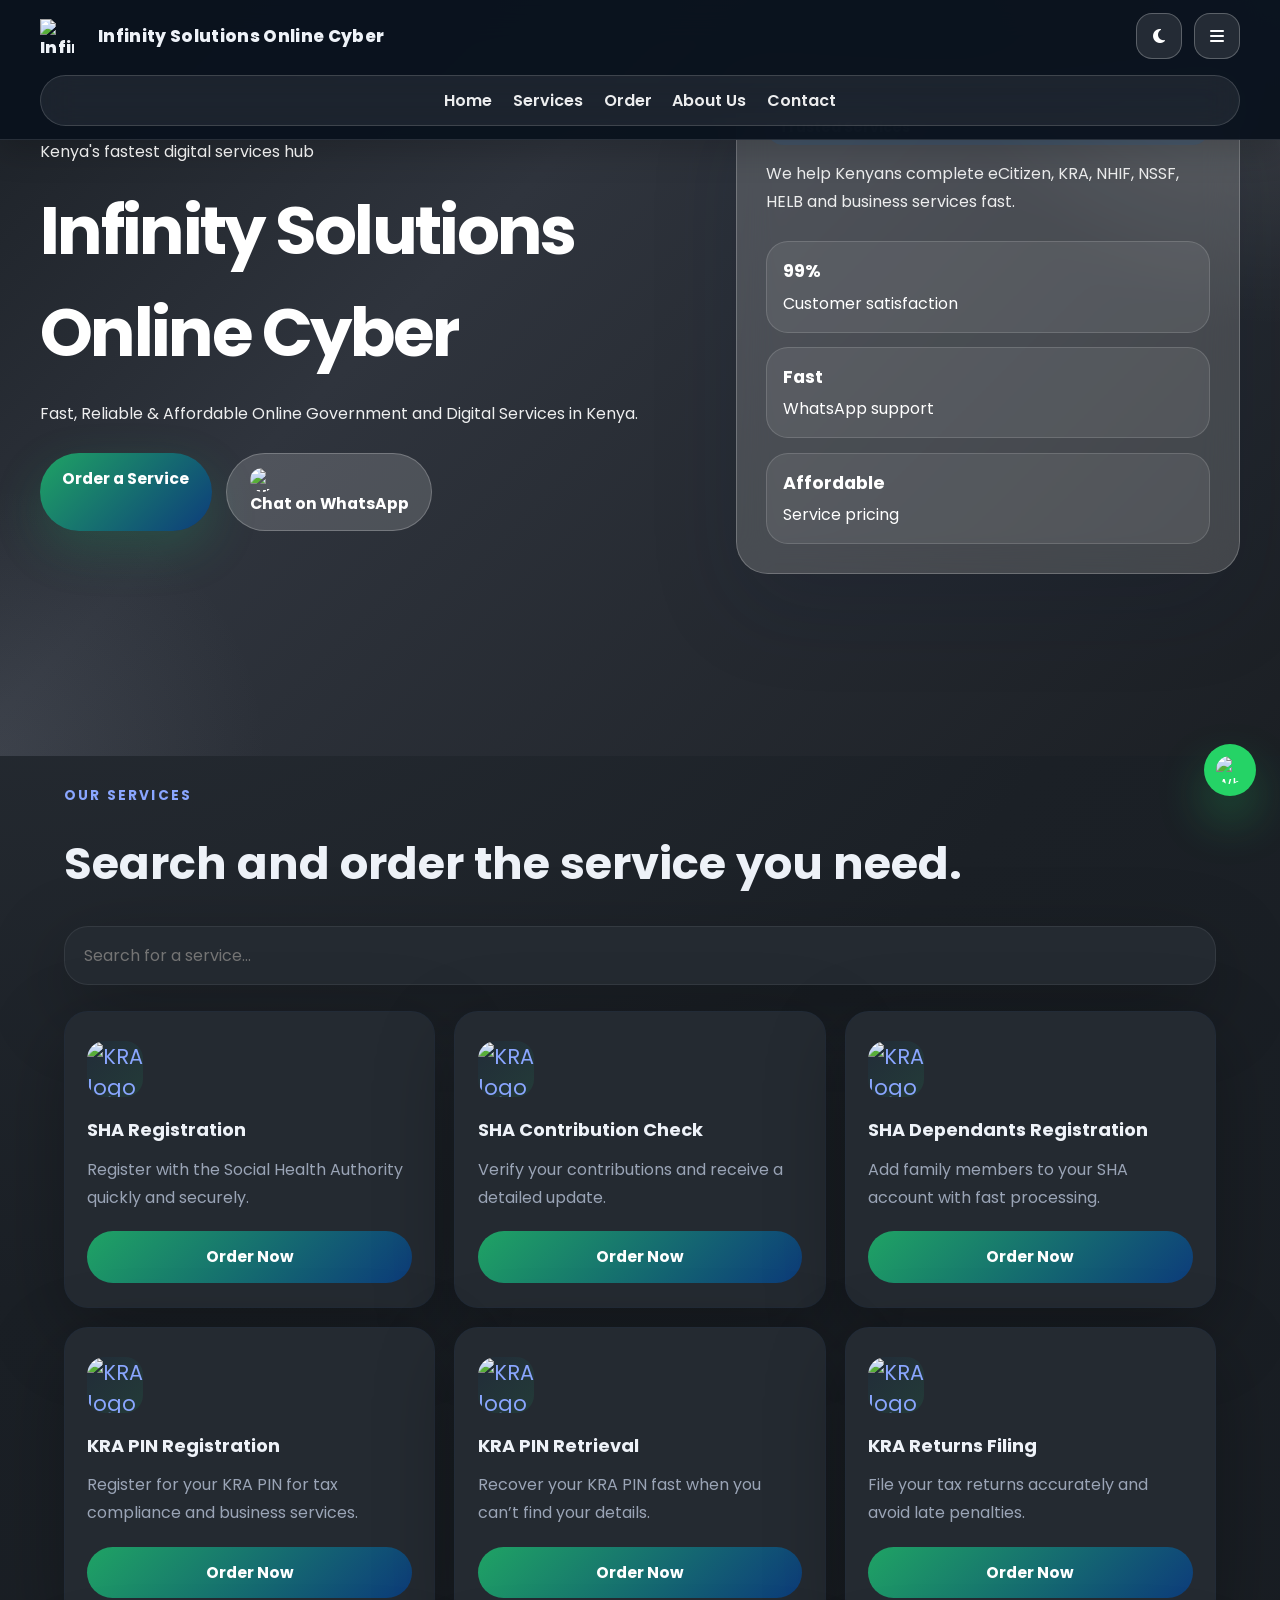
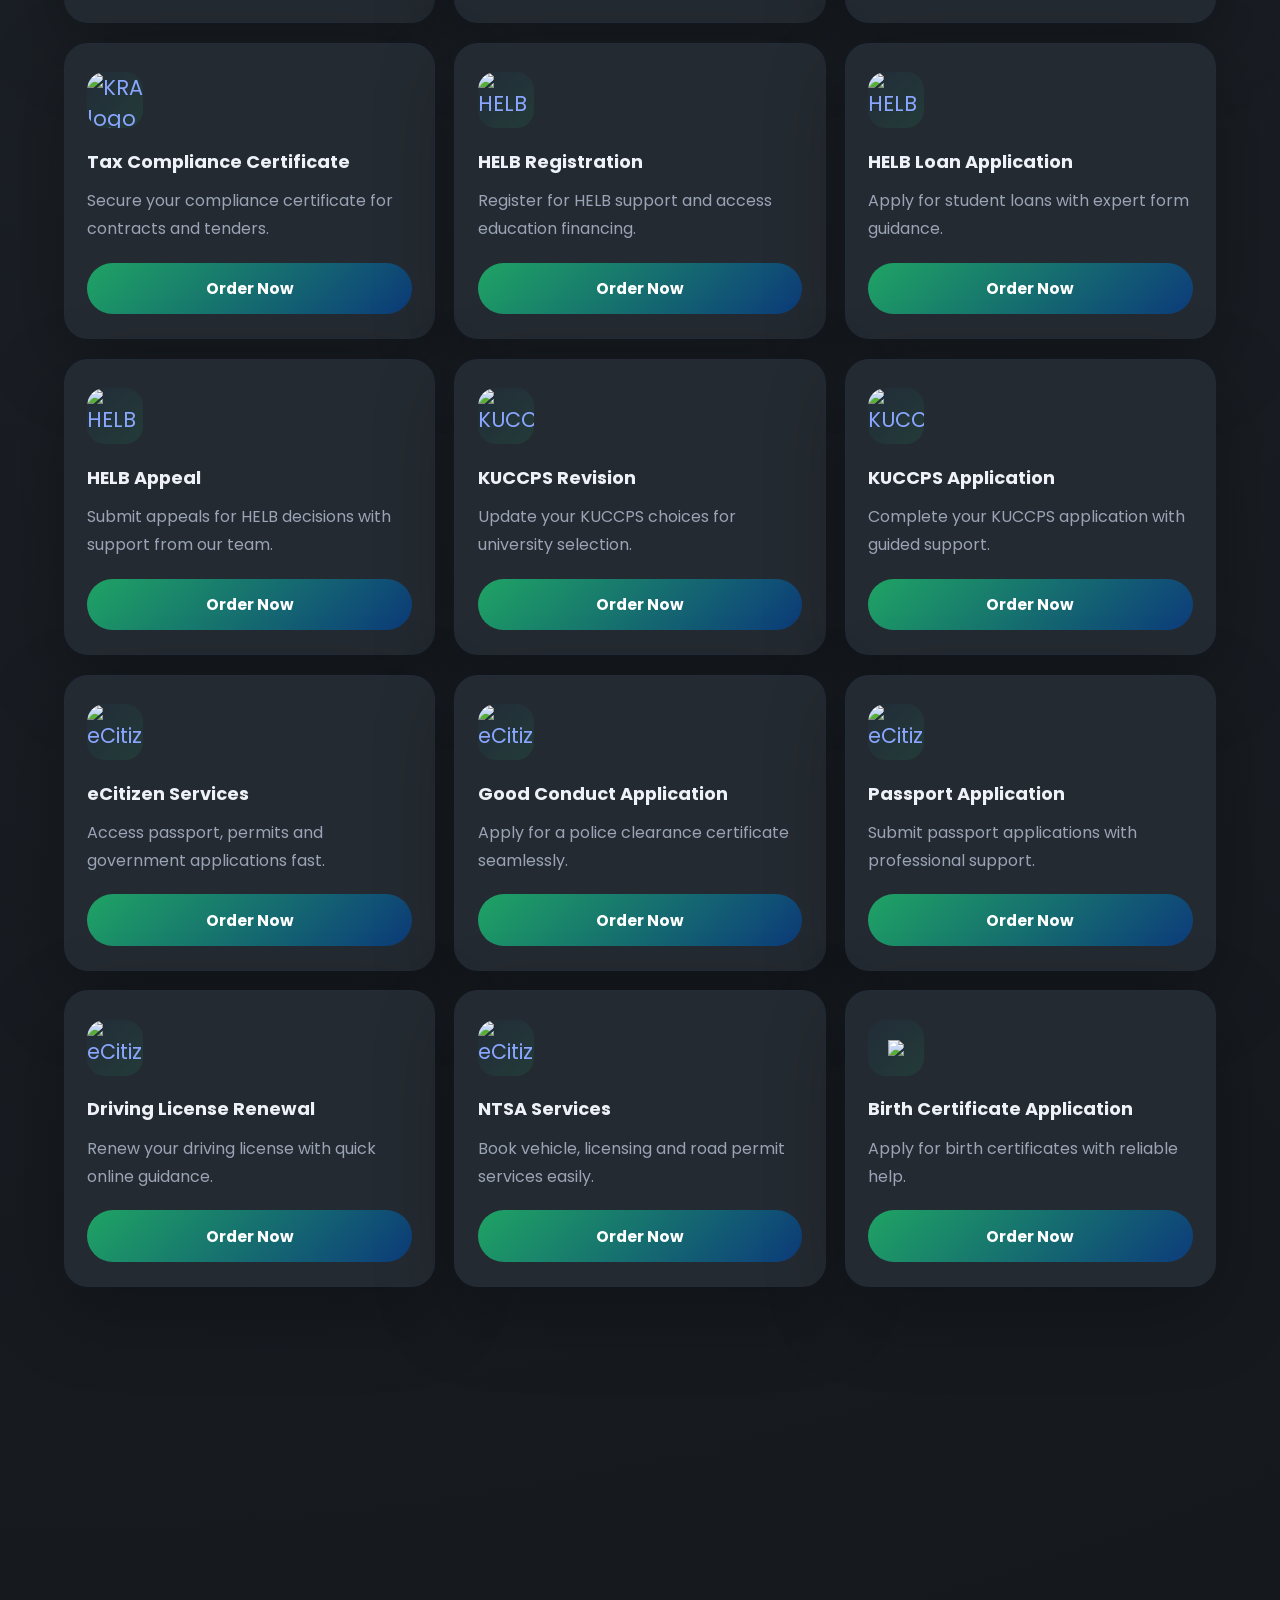
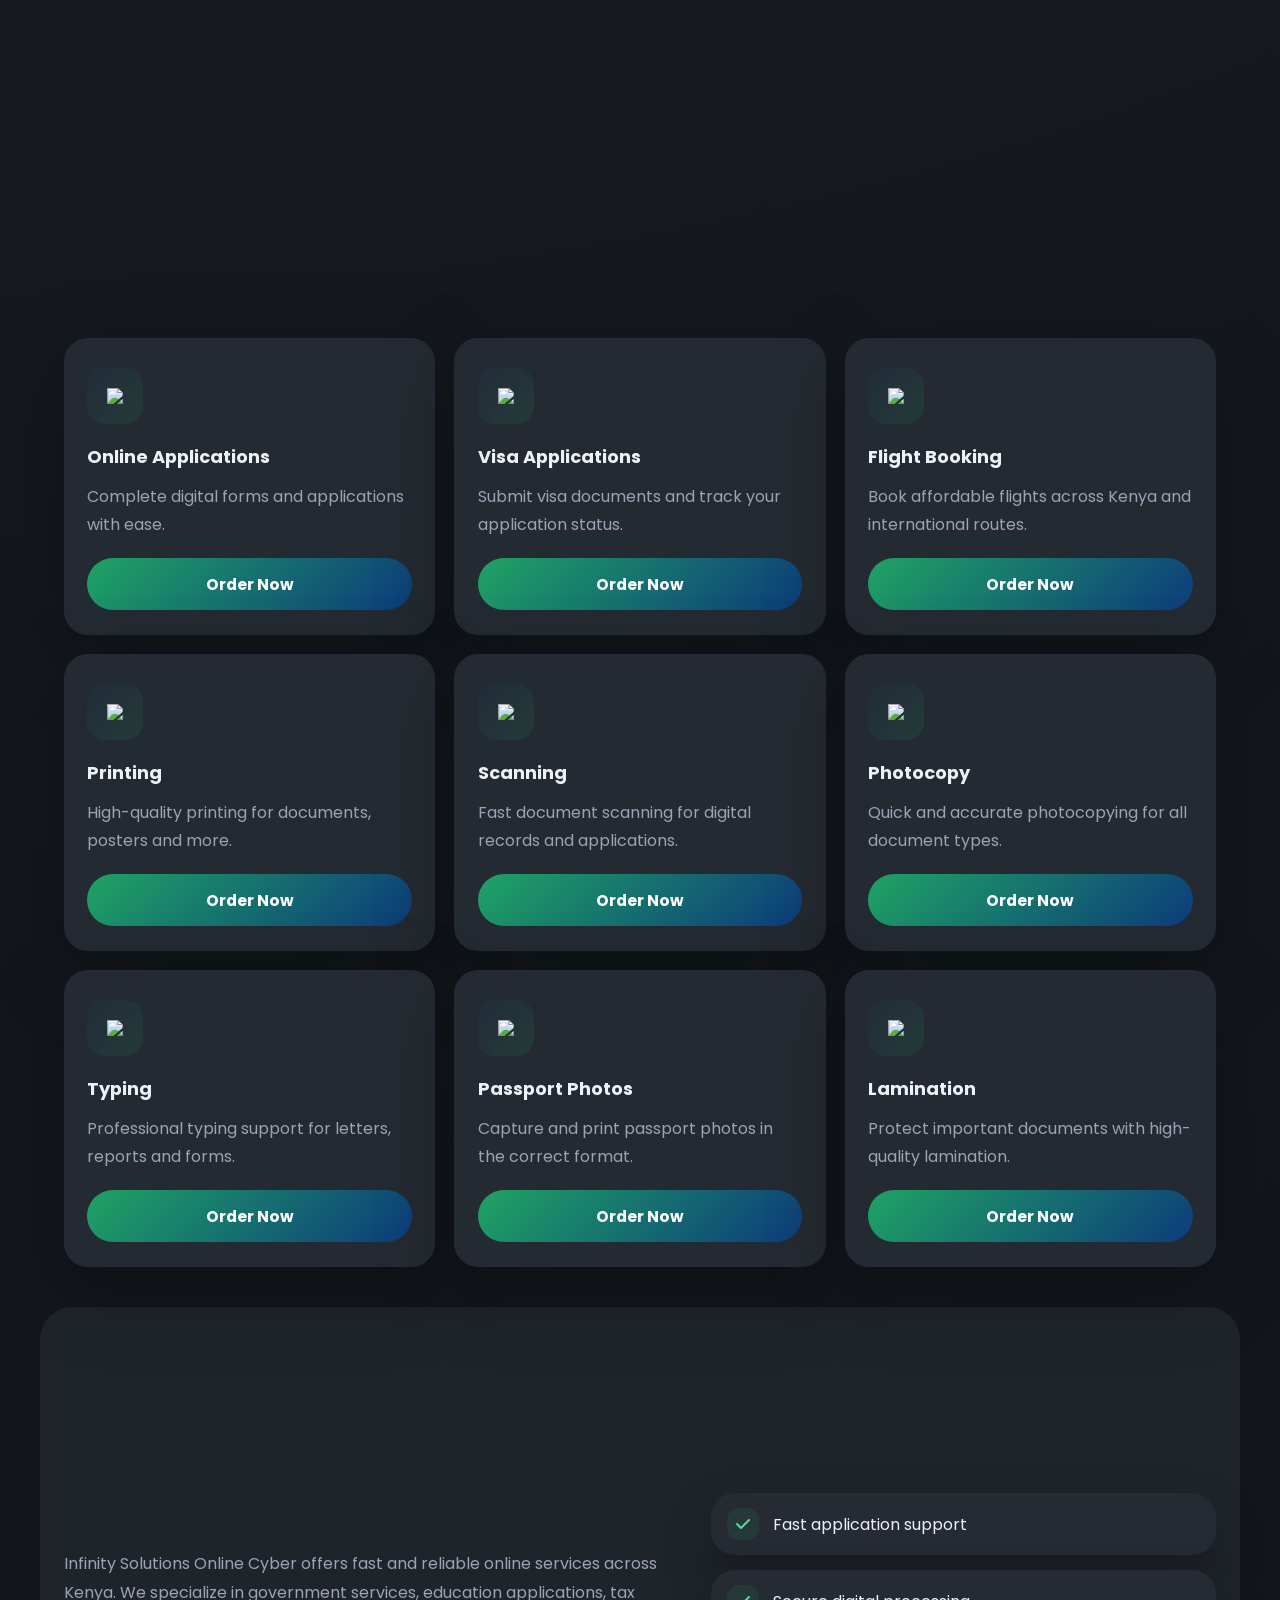
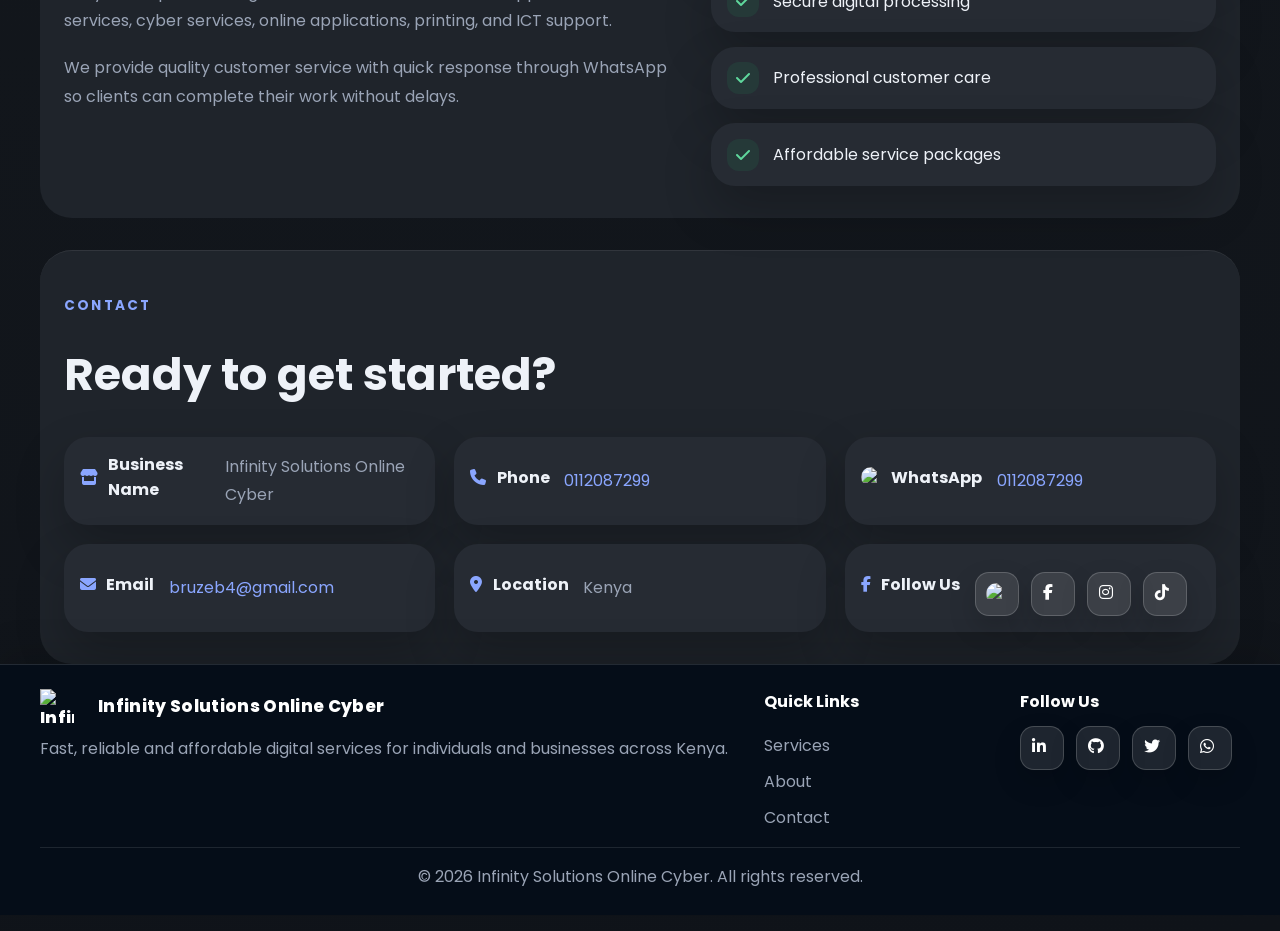
==== commit 5981fe77: "Update index.html" ====
--- a/index.html
+++ b/index.html
@@ -4,7 +4,15 @@
   <meta charset="UTF-8" />
   <meta name="viewport" content="width=device-width, initial-scale=1.0" />
   <meta name="theme-color" content="#0e3c7b" />
-  <title>Infinity Solutions Online Cyber</title>
+  <title>Infinity Solutions Online Cyber | SHA, KRA, HELB, KUCCPS Services</title>
+  <meta name="description"
+  content="Infinity Solutions Online Cyber offers SHA registration, KRA, HELB, KUCCPS, eCitizen and online cyber services in Kenya.">
+  <meta name="keywords"
+  content="SHA registration, HELB, KUCCPS, KRA PIN, eCitizen, Cyber services Kenya">
+  <meta name="author"
+  content="MukisuTech">
+  <meta name="robots"
+   content="index, follow">
   <meta name="description" content="Fast, reliable and affordable online government and digital services in Kenya." />
   <link rel="preconnect" href="https://fonts.googleapis.com" />
   <link rel="preconnect" href="https://fonts.gstatic.com" crossorigin />
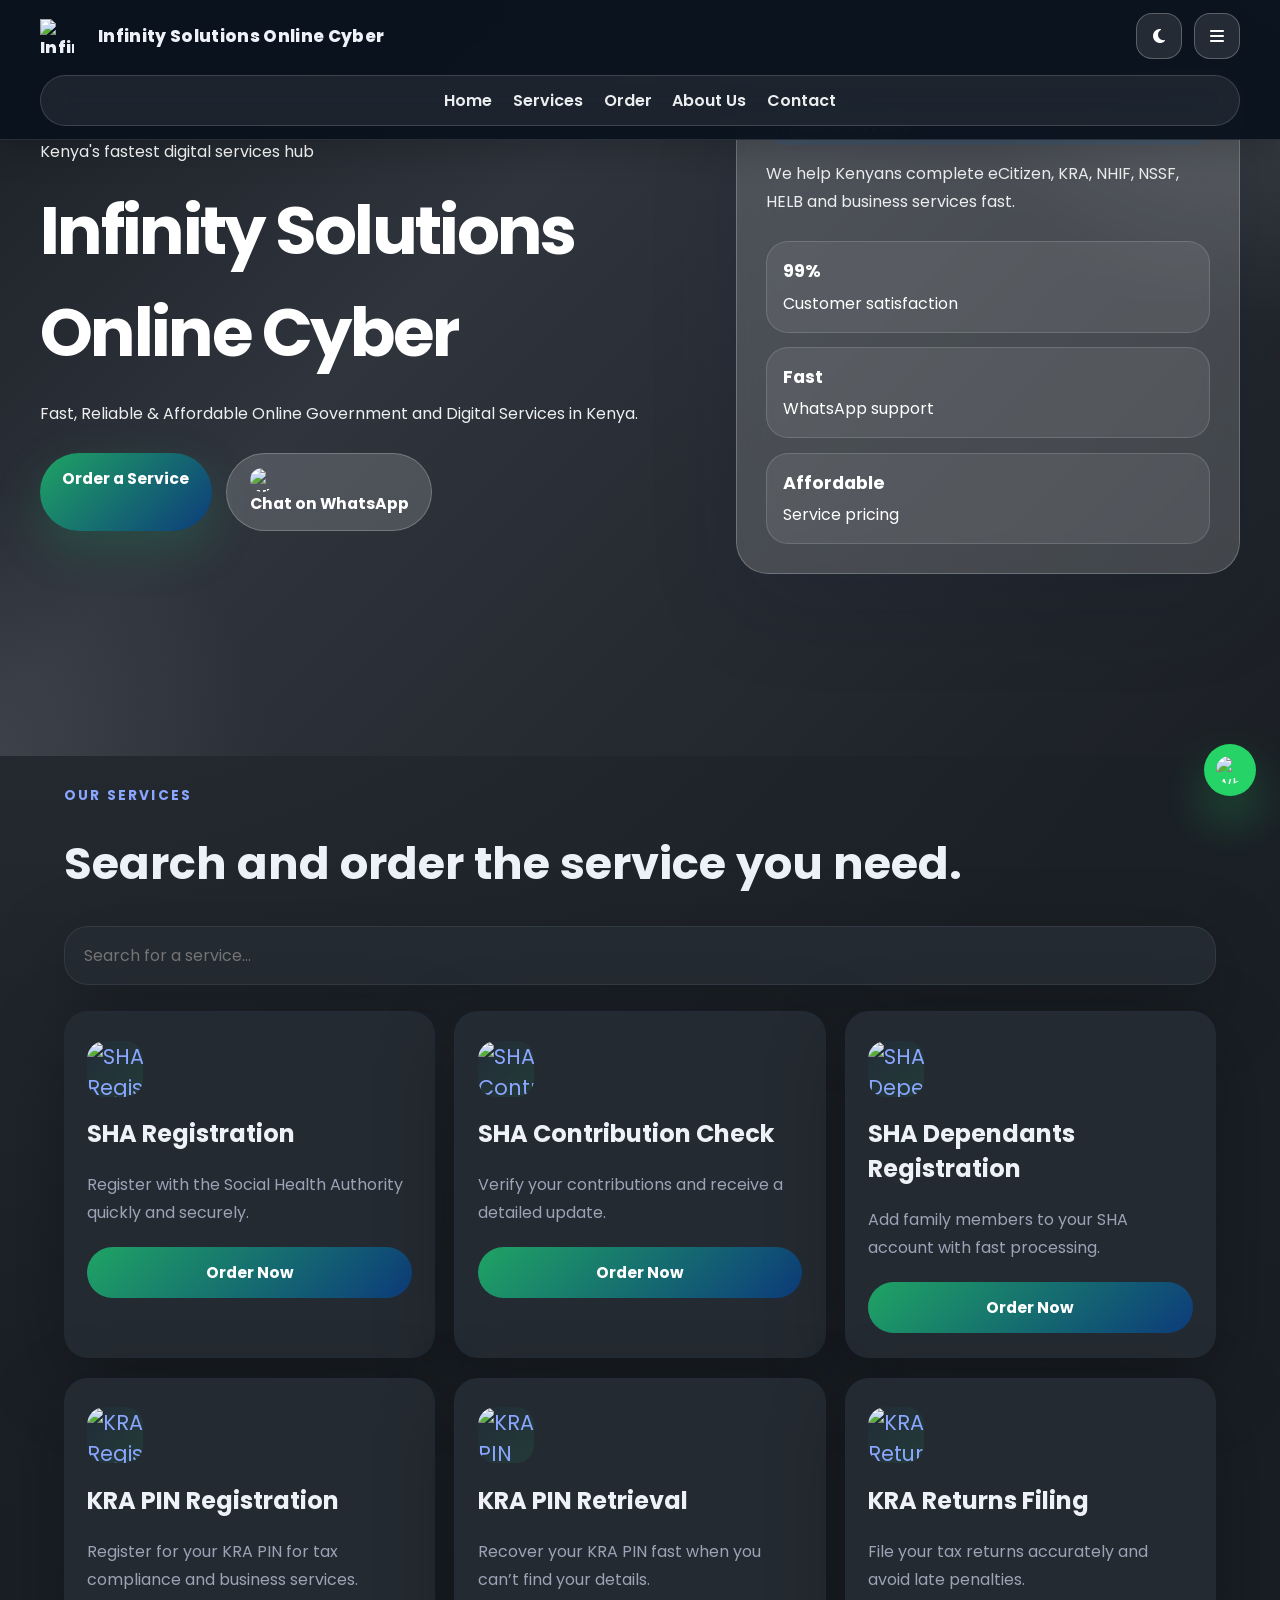
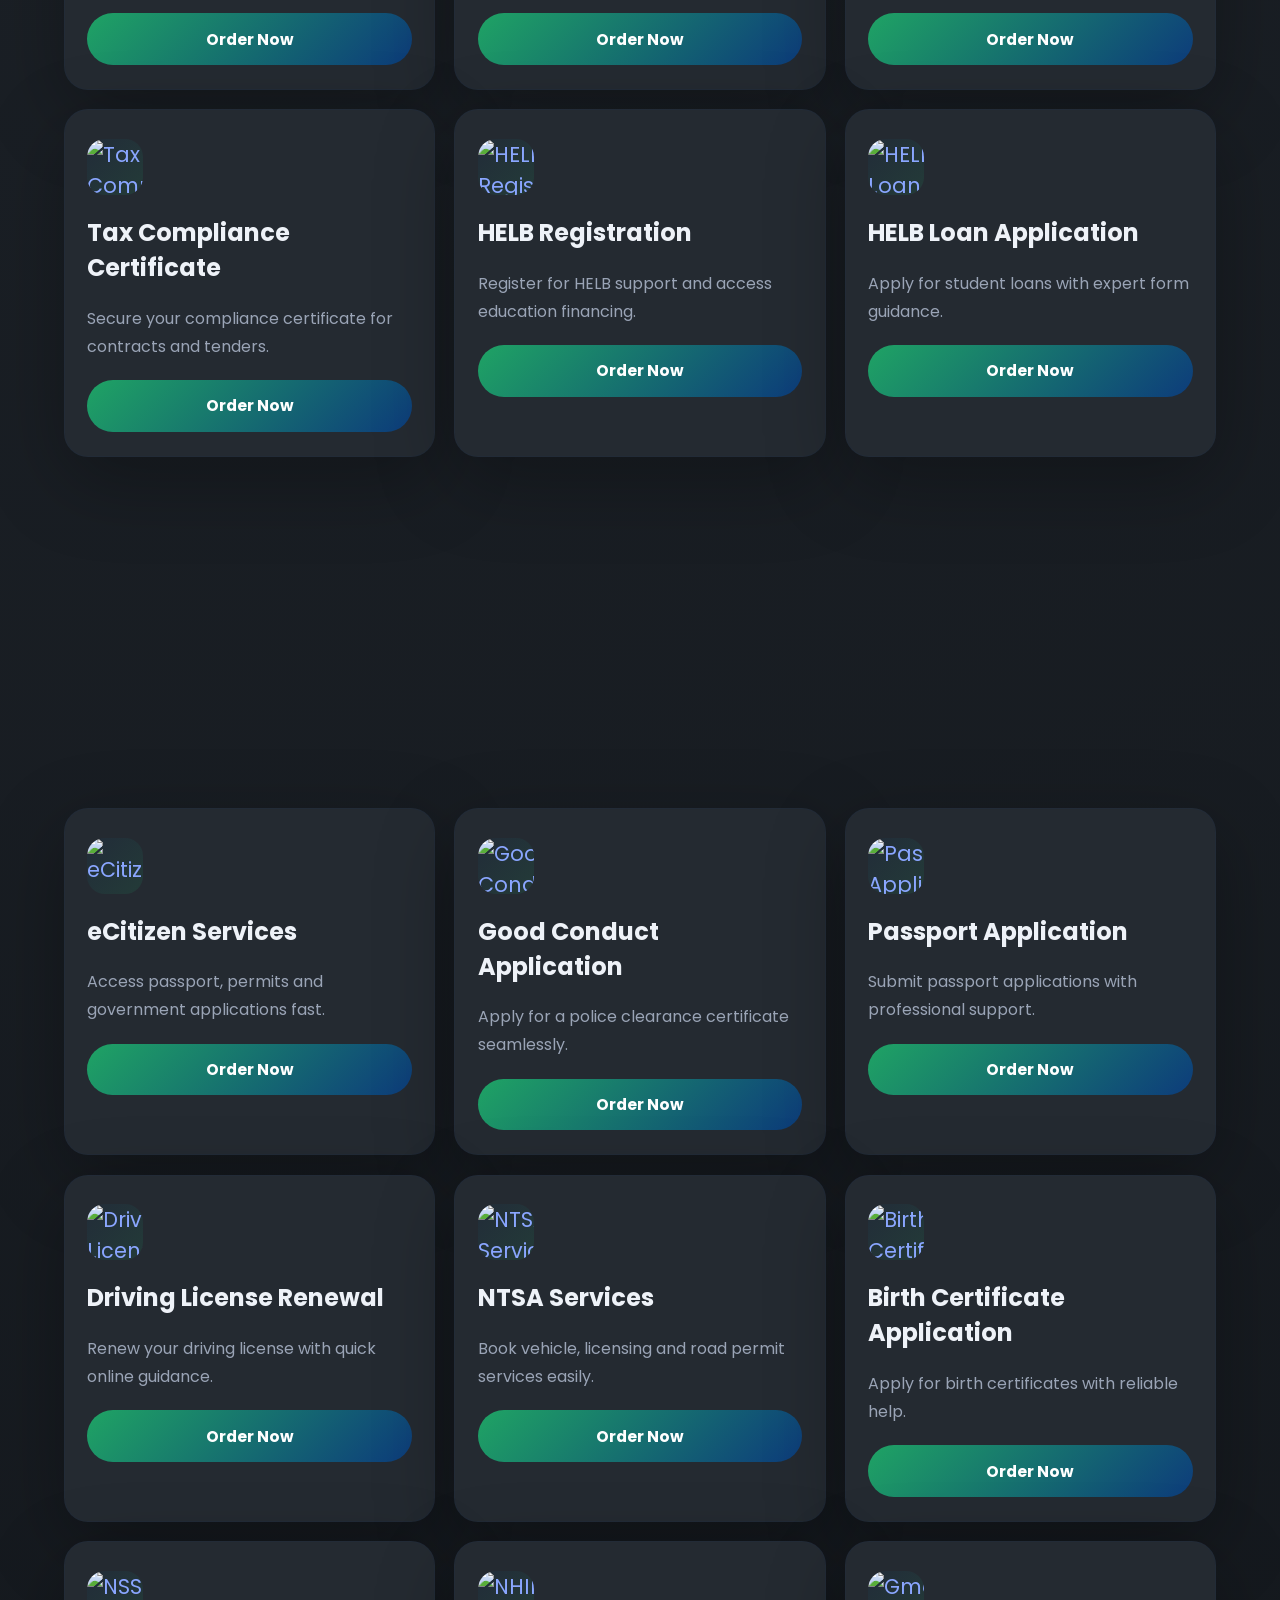
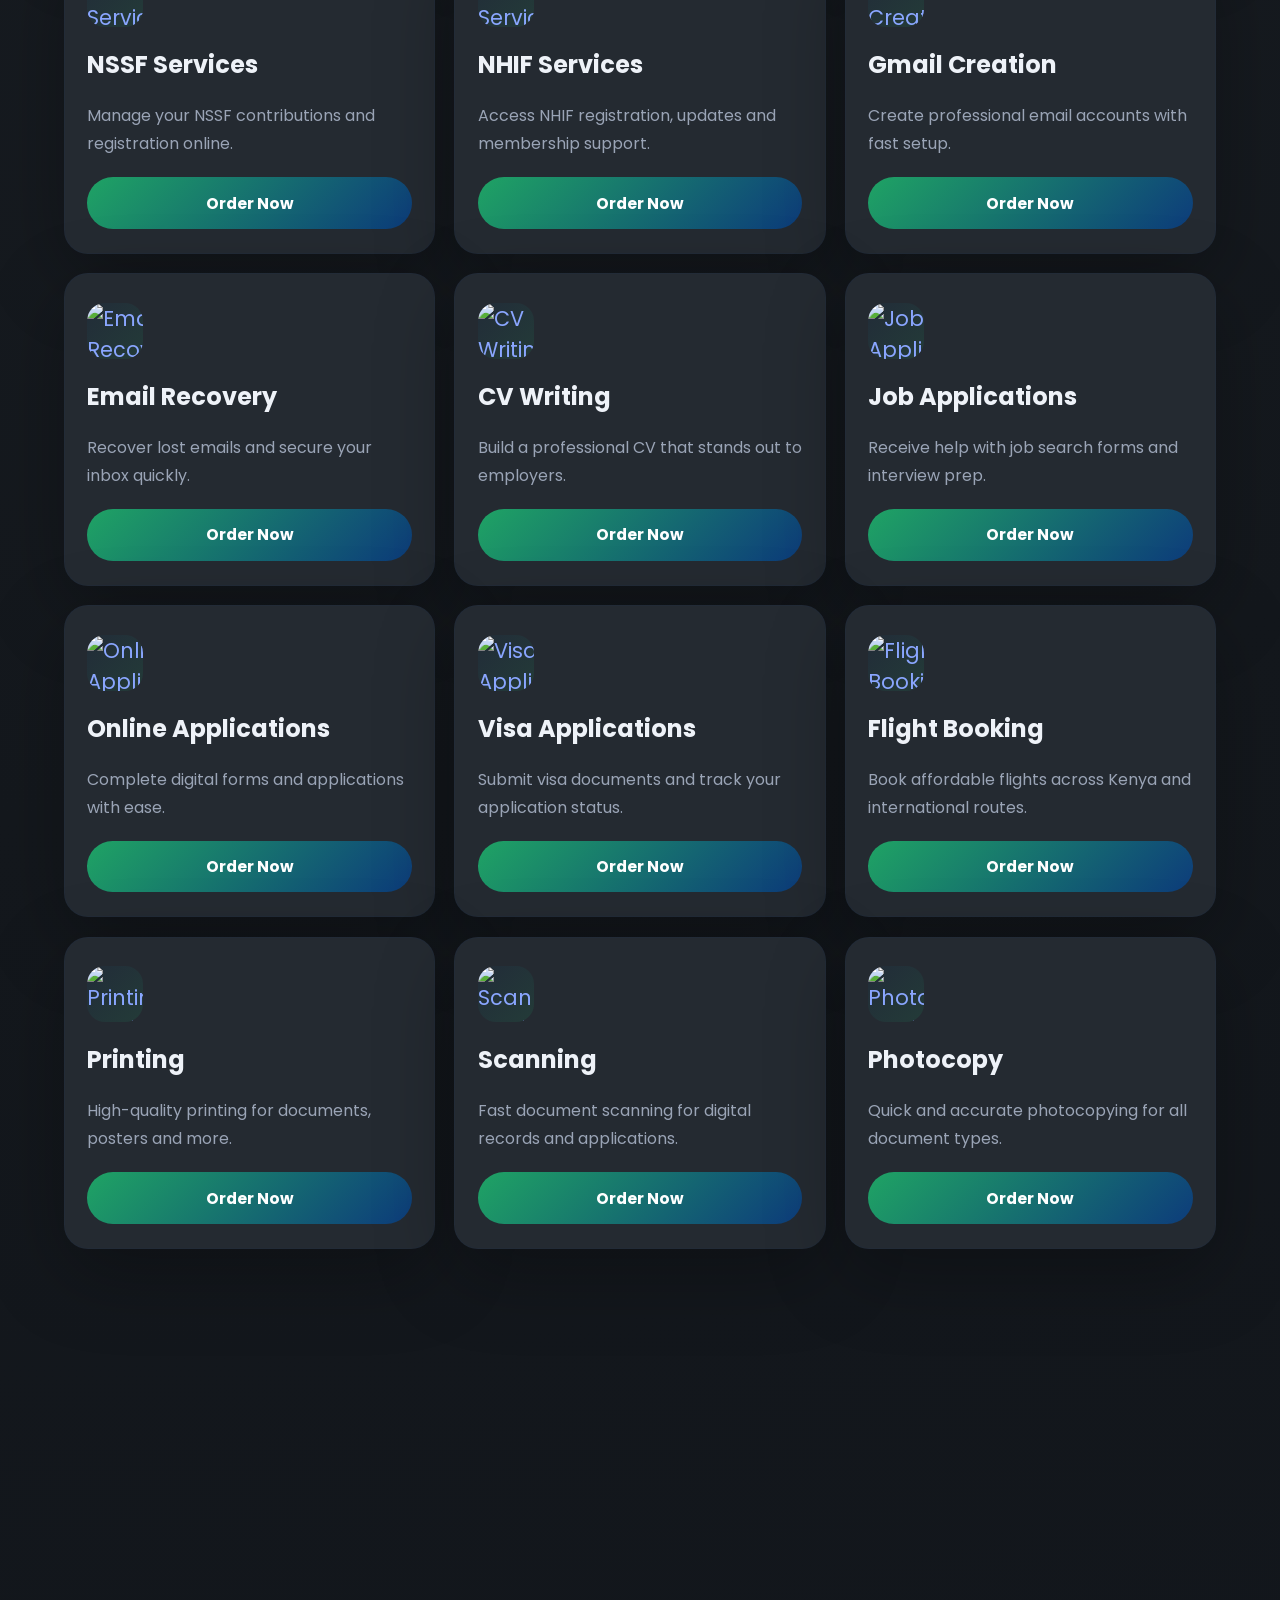
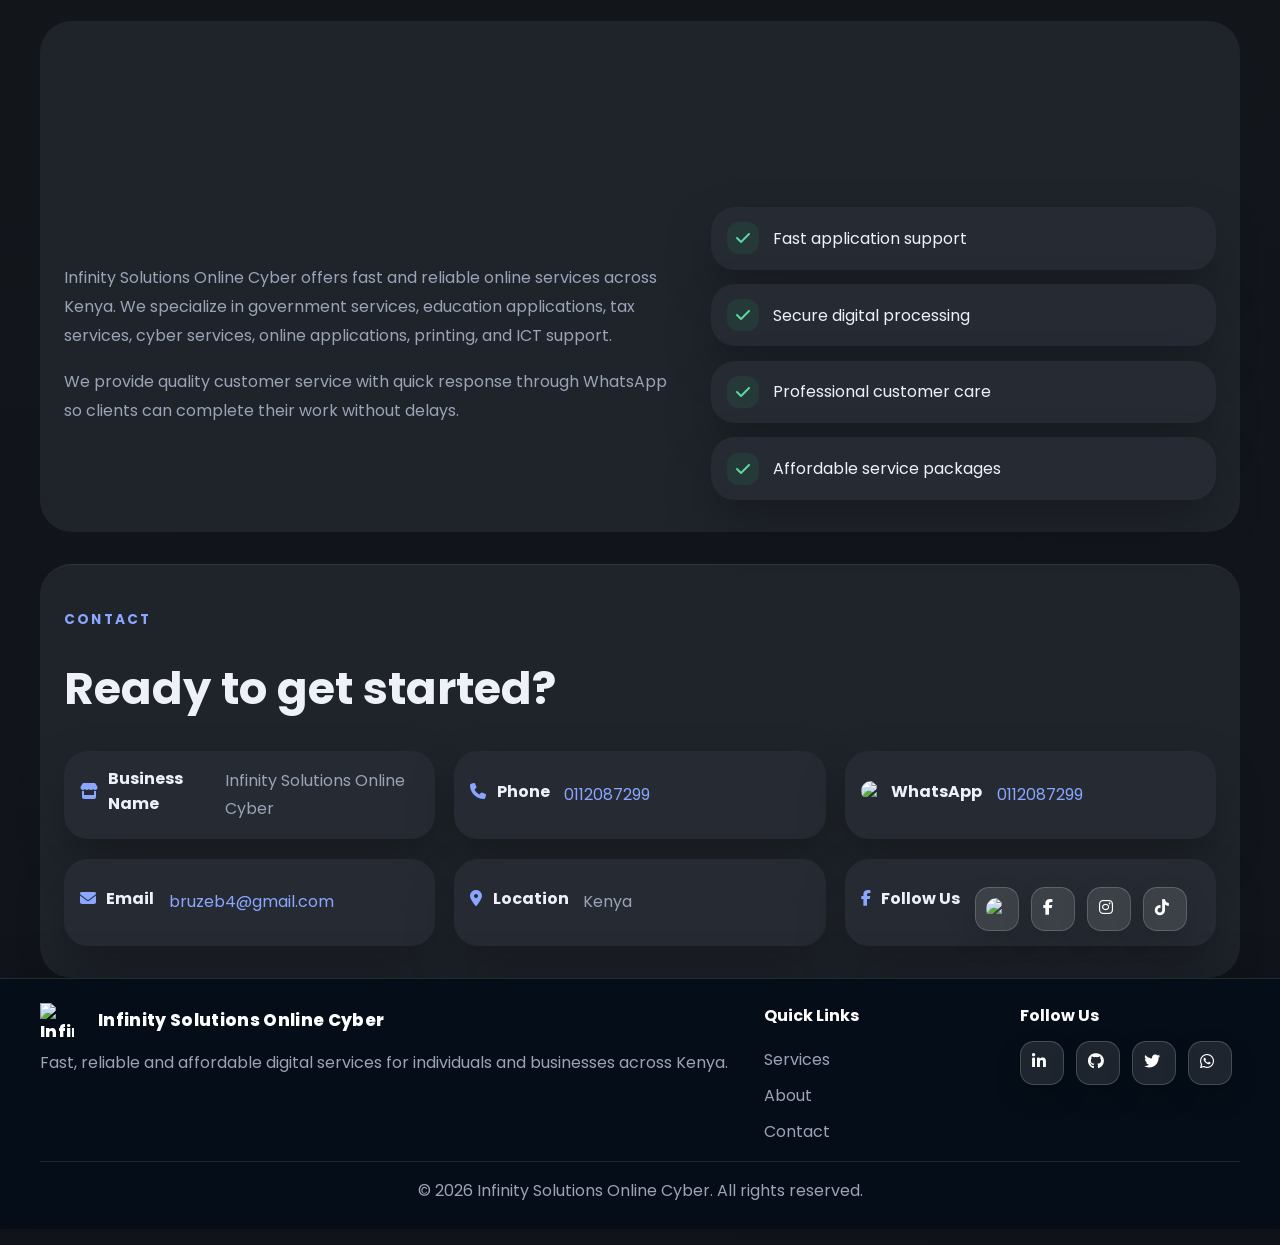
==== commit 997dcd0e: "added python" ====
--- a/index.html
+++ b/index.html
@@ -96,200 +96,200 @@
 
       <div class="service-grid" id="serviceGrid">
         <article class="service-card fade-up" data-service="SHA Registration">
-          <div class="service-icon"><img src="https://digitali.co.ke/wp-content/uploads/2024/10/National-Hospital-Insurance-Fund-NHIF-and-the-Social-Health-Insurance-Fund-SHIF.jpeg" alt="KRA logo"></div>
-          <h3>SHA Registration</h3>
+          <div class="service-icon"><img src="https://digitali.co.ke/wp-content/uploads/2024/10/National-Hospital-Insurance-Fund-NHIF-and-the-Social-Health-Insurance-Fund-SHIF.jpeg" alt="SHA Registration service in Kenya"></div>
+          <h2>SHA Registration</h2>
           <p>Register with the Social Health Authority quickly and securely.</p>
           <button class="btn btn-order" data-service="SHA Registration">Order Now</button>
         </article>
         <article class="service-card fade-up" data-service="SHA Contribution Check">
-          <div class="service-icon"><img src="https://digitali.co.ke/wp-content/uploads/2024/10/National-Hospital-Insurance-Fund-NHIF-and-the-Social-Health-Insurance-Fund-SHIF.jpeg" alt="KRA logo"></div>
-          <h3>SHA Contribution Check</h3>
+          <div class="service-icon"><img src="https://digitali.co.ke/wp-content/uploads/2024/10/National-Hospital-Insurance-Fund-NHIF-and-the-Social-Health-Insurance-Fund-SHIF.jpeg" alt="SHA Contribution Check service in Kenya"></div>
+          <h2>SHA Contribution Check</h2>
           <p>Verify your contributions and receive a detailed update.</p>
           <button class="btn btn-order" data-service="SHA Contribution Check">Order Now</button>
         </article>
         <article class="service-card fade-up" data-service="SHA Dependants Registration">
-          <div class="service-icon"><img src="https://digitali.co.ke/wp-content/uploads/2024/10/National-Hospital-Insurance-Fund-NHIF-and-the-Social-Health-Insurance-Fund-SHIF.jpeg" alt="KRA logo"></div>
-          <h3>SHA Dependants Registration</h3>
+          <div class="service-icon"><img src="https://digitali.co.ke/wp-content/uploads/2024/10/National-Hospital-Insurance-Fund-NHIF-and-the-Social-Health-Insurance-Fund-SHIF.jpeg" alt="SHA Dependants Registration service in Kenya"></div>
+          <h2>SHA Dependants Registration</h2>
           <p>Add family members to your SHA account with fast processing.</p>
           <button class="btn btn-order" data-service="SHA Dependants Registration">Order Now</button>
         </article>
         <article class="service-card fade-up" data-service="KRA PIN Registration">
-          <div class="service-icon"><img src="https://www.kra.go.ke/templates/kra/images/kra/logoKRA.webp" alt="KRA logo"></div>
-          <h3>KRA PIN Registration</h3>
+          <div class="service-icon"><img src="https://www.kra.go.ke/templates/kra/images/kra/logoKRA.webp" alt="KRA PIN Registration service in Kenya"></div>
+          <h2>KRA PIN Registration</h2>
           <p>Register for your KRA PIN for tax compliance and business services.</p>
           <button class="btn btn-order" data-service="KRA PIN Registration">Order Now</button>
         </article>
         <article class="service-card fade-up" data-service="KRA PIN Retrieval" data-logo="https://www.kra.go.ke/templates/kra/images/kra/logoKRA.webp">
-          <div class="service-icon"><img src="https://www.kra.go.ke/templates/kra/images/kra/logoKRA.webp" alt="KRA logo"></div>
-          <h3>KRA PIN Retrieval</h3>
+          <div class="service-icon"><img src="https://www.kra.go.ke/templates/kra/images/kra/logoKRA.webp" alt="KRA PIN Retrieval service in Kenya"></div>
+          <h2>KRA PIN Retrieval</h2>
           <p>Recover your KRA PIN fast when you can’t find your details.</p>
           <button class="btn btn-order" data-service="KRA PIN Retrieval">Order Now</button>
         </article>
         <article class="service-card fade-up" data-service="KRA Returns Filing" data-logo="https://www.kra.go.ke/templates/kra/images/kra/logoKRA.webp">
-          <div class="service-icon"><img src="https://www.kra.go.ke/templates/kra/images/kra/logoKRA.webp" alt="KRA logo"></div>
-          <h3>KRA Returns Filing</h3>
+          <div class="service-icon"><img src="https://www.kra.go.ke/templates/kra/images/kra/logoKRA.webp" alt="KRA Returns Filing service in Kenya"></div>
+          <h2>KRA Returns Filing</h2>
           <p>File your tax returns accurately and avoid late penalties.</p>
           <button class="btn btn-order" data-service="KRA Returns Filing">Order Now</button>
         </article>
         <article class="service-card fade-up" data-service="Tax Compliance Certificate" data-logo="https://www.kra.go.ke/templates/kra/images/kra/logoKRA.webp">
-          <div class="service-icon"><img src="https://www.kra.go.ke/templates/kra/images/kra/logoKRA.webp" alt="KRA logo"></div>
-          <h3>Tax Compliance Certificate</h3>
+          <div class="service-icon"><img src="https://www.kra.go.ke/templates/kra/images/kra/logoKRA.webp" alt="Tax Compliance Certificate service in Kenya"></div>
+          <h2>Tax Compliance Certificate</h2>
           <p>Secure your compliance certificate for contracts and tenders.</p>
           <button class="btn btn-order" data-service="Tax Compliance Certificate">Order Now</button>
         </article>
         <article class="service-card fade-up" data-service="HELB Registration">
-          <div class="service-icon"><img src="https://tse4.mm.bing.net/th/id/OIP.b57VldhlAnYkFkh-BjnOfwAAAA?rs=1&pid=ImgDetMain&o=7&rm=3" alt="HELB logo"></div>
-          <h3>HELB Registration</h3>
+          <div class="service-icon"><img src="https://tse4.mm.bing.net/th/id/OIP.b57VldhlAnYkFkh-BjnOfwAAAA?rs=1&pid=ImgDetMain&o=7&rm=3" alt="HELB Registration service in Kenya"></div>
+          <h2>HELB Registration</h2>
           <p>Register for HELB support and access education financing.</p>
           <button class="btn btn-order" data-service="HELB Registration">Order Now</button>
         </article>
         <article class="service-card fade-up" data-service="HELB Loan Application" data-logo="https://tse4.mm.bing.net/th/id/OIP.b57VldhlAnYkFkh-BjnOfwAAAA?rs=1&pid=ImgDetMain&o=7&rm=3">
-          <div class="service-icon"><img src="https://tse4.mm.bing.net/th/id/OIP.b57VldhlAnYkFkh-BjnOfwAAAA?rs=1&pid=ImgDetMain&o=7&rm=3" alt="HELB logo"></div>
-          <h3>HELB Loan Application</h3>
+          <div class="service-icon"><img src="https://tse4.mm.bing.net/th/id/OIP.b57VldhlAnYkFkh-BjnOfwAAAA?rs=1&pid=ImgDetMain&o=7&rm=3" alt="HELB Loan Application service in Kenya"></div>
+          <h2>HELB Loan Application</h2>
           <p>Apply for student loans with expert form guidance.</p>
           <button class="btn btn-order" data-service="HELB Loan Application">Order Now</button>
         </article>
         <article class="service-card fade-up" data-service="HELB Appeal" data-logo="https://tse4.mm.bing.net/th/id/OIP.b57VldhlAnYkFkh-BjnOfwAAAA?rs=1&pid=ImgDetMain&o=7&rm=3">
-          <div class="service-icon"><img src="https://tse4.mm.bing.net/th/id/OIP.b57VldhlAnYkFkh-BjnOfwAAAA?rs=1&pid=ImgDetMain&o=7&rm=3" alt="HELB logo"></div>
-          <h3>HELB Appeal</h3>
+          <div class="service-icon"><img src="https://tse4.mm.bing.net/th/id/OIP.b57VldhlAnYkFkh-BjnOfwAAAA?rs=1&pid=ImgDetMain&o=7&rm=3" alt="HELB Appeal service in Kenya"></div>
+          <h2>HELB Appeal</h2>
           <p>Submit appeals for HELB decisions with support from our team.</p>
           <button class="btn btn-order" data-service="HELB Appeal">Order Now</button>
         </article>
         <article class="service-card fade-up" data-service="KUCCPS Revision" data-logo="https://digitali.co.ke/wp-content/uploads/2024/10/National-Hospital-Insurance-Fund-NHIF-and-the-Social-Health-Insurance-Fund-SHIF.jpeg">
-          <div class="service-icon"><img src="https://educationnews.co.ke/wp-content/uploads/2022/06/KUCCPS-logo.png" alt="KUCCPS logo"></div>
-          <h3>KUCCPS Revision</h3>
+          <div class="service-icon"><img src="https://educationnews.co.ke/wp-content/uploads/2022/06/KUCCPS-logo.png" alt="KUCCPS Revision service in Kenya"></div>
+          <h2>KUCCPS Revision</h2>
           <p>Update your KUCCPS choices for university selection.</p>
           <button class="btn btn-order" data-service="KUCCPS Revision">Order Now</button>
         </article>
         <article class="service-card fade-up" data-service="KUCCPS Application">
-          <div class="service-icon"><img src="https://educationnews.co.ke/wp-content/uploads/2022/06/KUCCPS-logo.png" alt="KUCCPS logo"></div>
-          <h3>KUCCPS Application</h3>
+          <div class="service-icon"><img src="https://educationnews.co.ke/wp-content/uploads/2022/06/KUCCPS-logo.png" alt="KUCCPS Application service in Kenya"></div>
+          <h2>KUCCPS Application</h2>
           <p>Complete your KUCCPS application with guided support.</p>
           <button class="btn btn-order" data-service="KUCCPS Application">Order Now</button>
         </article>
         <article class="service-card fade-up" data-service="eCitizen Services" data-logo="https://tse3.mm.bing.net/th/id/OIP.UHPo66fuk0P1zGOrm8lOLwAAAA?rs=1&pid=ImgDetMain&o=7&rm=3">
-          <div class="service-icon"><img src="https://tse3.mm.bing.net/th/id/OIP.UHPo66fuk0P1zGOrm8lOLwAAAA?rs=1&pid=ImgDetMain&o=7&rm=3" alt="eCitizen logo"></div>
-          <h3>eCitizen Services</h3>
+          <div class="service-icon"><img src="https://tse3.mm.bing.net/th/id/OIP.UHPo66fuk0P1zGOrm8lOLwAAAA?rs=1&pid=ImgDetMain&o=7&rm=3" alt="eCitizen Services service in Kenya"></div>
+          <h2>eCitizen Services</h2>
           <p>Access passport, permits and government applications fast.</p>
           <button class="btn btn-order" data-service="eCitizen Services">Order Now</button>
         </article>
         <article class="service-card fade-up" data-service="Good Conduct Application">
-          <div class="service-icon"><img src="https://tse3.mm.bing.net/th/id/OIP.UHPo66fuk0P1zGOrm8lOLwAAAA?rs=1&pid=ImgDetMain&o=7&rm=3" alt="eCitizen logo"></div>
-          <h3>Good Conduct Application</h3>
+          <div class="service-icon"><img src="https://tse3.mm.bing.net/th/id/OIP.UHPo66fuk0P1zGOrm8lOLwAAAA?rs=1&pid=ImgDetMain&o=7&rm=3" alt="Good Conduct Application service in Kenya"></div>
+          <h2>Good Conduct Application</h2>
           <p>Apply for a police clearance certificate seamlessly.</p>
           <button class="btn btn-order" data-service="Good Conduct Application">Order Now</button>
         </article>
         <article class="service-card fade-up" data-service="Passport Application">
-          <div class="service-icon"><img src="https://tse3.mm.bing.net/th/id/OIP.UHPo66fuk0P1zGOrm8lOLwAAAA?rs=1&pid=ImgDetMain&o=7&rm=3" alt="eCitizen logo"></div>
-          <h3>Passport Application</h3>
+          <div class="service-icon"><img src="https://tse3.mm.bing.net/th/id/OIP.UHPo66fuk0P1zGOrm8lOLwAAAA?rs=1&pid=ImgDetMain&o=7&rm=3" alt="Passport Application service in Kenya"></div>
+          <h2>Passport Application</h2>
           <p>Submit passport applications with professional support.</p>
           <button class="btn btn-order" data-service="Passport Application">Order Now</button>
         </article>
         <article class="service-card fade-up" data-service="Driving License Renewal">
-          <div class="service-icon"><img src="https://tse4.mm.bing.net/th/id/OIP.FwtY_gP4vcjbaIivxYtAlAHaHa?rs=1&pid=ImgDetMain&o=7&rm=3" alt="eCitizen logo"></div>
-          <h3>Driving License Renewal</h3>
+          <div class="service-icon"><img src="https://tse4.mm.bing.net/th/id/OIP.FwtY_gP4vcjbaIivxYtAlAHaHa?rs=1&pid=ImgDetMain&o=7&rm=3" alt="Driving License Renewal service in Kenya"></div>
+          <h2>Driving License Renewal</h2>
           <p>Renew your driving license with quick online guidance.</p>
           <button class="btn btn-order" data-service="Driving License Renewal">Order Now</button>
         </article>
         <article class="service-card fade-up" data-service="NTSA Services">
-          <div class="service-icon"><img src="https://tse4.mm.bing.net/th/id/OIP.FwtY_gP4vcjbaIivxYtAlAHaHa?rs=1&pid=ImgDetMain&o=7&rm=3" alt="eCitizen logo"></div>
-          <h3>NTSA Services</h3>
+          <div class="service-icon"><img src="https://tse4.mm.bing.net/th/id/OIP.FwtY_gP4vcjbaIivxYtAlAHaHa?rs=1&pid=ImgDetMain&o=7&rm=3" alt="NTSA Services service in Kenya"></div>
+          <h2>NTSA Services</h2>
           <p>Book vehicle, licensing and road permit services easily.</p>
           <button class="btn btn-order" data-service="NTSA Services">Order Now</button>
         </article>
         <article class="service-card fade-up" data-service="Birth Certificate Application">
-          <div class="service-icon"><img src="https://tse2.mm.bing.net/th/id/OIP.q1fL6nQ8hTU4f8zZjs9D_QHaHj?rs=1&pid=ImgDetMain&o=7&rm=3"></div>
-          <h3>Birth Certificate Application</h3>
+          <div class="service-icon"><img src="https://tse2.mm.bing.net/th/id/OIP.q1fL6nQ8hTU4f8zZjs9D_QHaHj?rs=1&pid=ImgDetMain&o=7&rm=3" alt="Birth Certificate Application service in Kenya"></div>
+          <h2>Birth Certificate Application</h2>
           <p>Apply for birth certificates with reliable help.</p>
           <button class="btn btn-order" data-service="Birth Certificate Application">Order Now</button>
         </article>
         <article class="service-card fade-up" data-service="NSSF Services">
-          <div class="service-icon"><img src="https://tse1.mm.bing.net/th/id/OIP.UHA72w1gH28G39V3sXzwvAHaD4?rs=1&pid=ImgDetMain&o=7&rm=3"></div>
-          <h3>NSSF Services</h3>
+          <div class="service-icon"><img src="https://tse1.mm.bing.net/th/id/OIP.UHA72w1gH28G39V3sXzwvAHaD4?rs=1&pid=ImgDetMain&o=7&rm=3" alt="NSSF Services service in Kenya"></div>
+          <h2>NSSF Services</h2>
           <p>Manage your NSSF contributions and registration online.</p>
           <button class="btn btn-order" data-service="NSSF Services">Order Now</button>
         </article>
         <article class="service-card fade-up" data-service="NHIF Services">
-          <div class="service-icon"><img src="https://encrypted-tbn0.gstatic.com/images?q=tbn:ANd9GcR6--qTh-6bCWV8jGqukdRvoOK64TaJ9Zgxw9ZZE_Wxtw&s=10"></div>
-          <h3>NHIF Services</h3>
+          <div class="service-icon"><img src="https://encrypted-tbn0.gstatic.com/images?q=tbn:ANd9GcR6--qTh-6bCWV8jGqukdRvoOK64TaJ9Zgxw9ZZE_Wxtw&s=10" alt="NHIF Services service in Kenya"></div>
+          <h2>NHIF Services</h2>
           <p>Access NHIF registration, updates and membership support.</p>
           <button class="btn btn-order" data-service="NHIF Services">Order Now</button>
         </article>
         <article class="service-card fade-up" data-service="Gmail Creation">
-          <div class="service-icon"><img src="https://encrypted-tbn0.gstatic.com/images?q=tbn:ANd9GcS2R1vpcjm-R2SvecG4g4cGmmv0BqK4-3ZQfbwN8abDDA&s3"></div>
-          <h3>Gmail Creation</h3>
+          <div class="service-icon"><img src="https://encrypted-tbn0.gstatic.com/images?q=tbn:ANd9GcS2R1vpcjm-R2SvecG4g4cGmmv0BqK4-3ZQfbwN8abDDA&s3" alt="Gmail Creation service in Kenya"></div>
+          <h2>Gmail Creation</h2>
           <p>Create professional email accounts with fast setup.</p>
           <button class="btn btn-order" data-service="Gmail Creation">Order Now</button>
         </article>
         <article class="service-card fade-up" data-service="Email Recovery">
-          <div class="service-icon"><img src="https://encrypted-tbn0.gstatic.com/images?q=tbn:ANd9GcS2R1vpcjm-R2SvecG4g4cGmmv0BqK4-3ZQfbwN8abDDA&s3"></div>
-          <h3>Email Recovery</h3>
+          <div class="service-icon"><img src="https://encrypted-tbn0.gstatic.com/images?q=tbn:ANd9GcS2R1vpcjm-R2SvecG4g4cGmmv0BqK4-3ZQfbwN8abDDA&s3" alt="Email Recovery service in Kenya"></div>
+          <h2>Email Recovery</h2>
           <p>Recover lost emails and secure your inbox quickly.</p>
           <button class="btn btn-order" data-service="Email Recovery">Order Now</button>
         </article>
         <article class="service-card fade-up" data-service="CV Writing">
-          <div class="service-icon"><img src="https://encrypted-tbn0.gstatic.com/images?q=tbn:ANd9GcRVndGeAXerAfZUWBJ78L3NdNf43_u11HYmn01CQufeQg&s=10"></div>
-          <h3>CV Writing</h3>
+          <div class="service-icon"><img src="https://encrypted-tbn0.gstatic.com/images?q=tbn:ANd9GcRVndGeAXerAfZUWBJ78L3NdNf43_u11HYmn01CQufeQg&s=10" alt="CV Writing service in Kenya"></div>
+          <h2>CV Writing</h2>
           <p>Build a professional CV that stands out to employers.</p>
           <button class="btn btn-order" data-service="CV Writing">Order Now</button>
         </article>
         <article class="service-card fade-up" data-service="Job Applications">
-          <div class="service-icon"><img src="https://irp.cdn-website.com/2b6ba91e/dms3rep/multi/Apply+button.jpg"></div>
-          <h3>Job Applications</h3>
+          <div class="service-icon"><img src="https://irp.cdn-website.com/2b6ba91e/dms3rep/multi/Apply+button.jpg" alt="Job Applications service in Kenya"></div>
+          <h2>Job Applications</h2>
           <p>Receive help with job search forms and interview prep.</p>
           <button class="btn btn-order" data-service="Job Applications">Order Now</button>
         </article>
         <article class="service-card fade-up" data-service="Online Applications">
-          <div class="service-icon"><img src="https://encrypted-tbn0.gstatic.com/images?q=tbn:ANd9GcQZaxrYc5uQrbnnYcwS0cuT35sBHtUKfJTWEBXztwy6LQ&s=10"></div>
-          <h3>Online Applications</h3>
+          <div class="service-icon"><img src="https://encrypted-tbn0.gstatic.com/images?q=tbn:ANd9GcQZaxrYc5uQrbnnYcwS0cuT35sBHtUKfJTWEBXztwy6LQ&s=10" alt="Online Applications service in Kenya"></div>
+          <h2>Online Applications</h2>
           <p>Complete digital forms and applications with ease.</p>
           <button class="btn btn-order" data-service="Online Applications">Order Now</button>
         </article>
         <article class="service-card fade-up" data-service="Visa Applications">
-          <div class="service-icon"><img src="https://encrypted-tbn0.gstatic.com/images?q=tbn:ANd9GcQJnviMFIQRVRvS9Surz6ik8B0C7a_o3VR0ymgVnZDmXmbTc4BJeKghwVoY&s=10"></div>
-          <h3>Visa Applications</h3>
+          <div class="service-icon"><img src="https://encrypted-tbn0.gstatic.com/images?q=tbn:ANd9GcQJnviMFIQRVRvS9Surz6ik8B0C7a_o3VR0ymgVnZDmXmbTc4BJeKghwVoY&s=10" alt="Visa Applications service in Kenya"></div>
+          <h2>Visa Applications</h2>
           <p>Submit visa documents and track your application status.</p>
           <button class="btn btn-order" data-service="Visa Applications">Order Now</button>
         </article>
         <article class="service-card fade-up" data-service="Flight Booking">
-          <div class="service-icon"><img src="https://encrypted-tbn0.gstatic.com/images?q=tbn:ANd9GcQJnviMFIQRVRvS9Surz6ik8B0C7a_o3VR0ymgVnZDmXmbTc4BJeKghwVoY&s=10"></div>
-          <h3>Flight Booking</h3>
+          <div class="service-icon"><img src="https://encrypted-tbn0.gstatic.com/images?q=tbn:ANd9GcQJnviMFIQRVRvS9Surz6ik8B0C7a_o3VR0ymgVnZDmXmbTc4BJeKghwVoY&s=10" alt="Flight Booking service in Kenya"></div>
+          <h2>Flight Booking</h2>
           <p>Book affordable flights across Kenya and international routes.</p>
           <button class="btn btn-order" data-service="Flight Booking">Order Now</button>
         </article>
         <article class="service-card fade-up" data-service="Printing">
-          <div class="service-icon"><img src="https://encrypted-tbn0.gstatic.com/images?q=tbn:ANd9GcRkKSzePU2eri6oVpIY036AHLIV2olUiPr-pbedM-Om4Q&s=10"></div>
-          <h3>Printing</h3>
+          <div class="service-icon"><img src="https://encrypted-tbn0.gstatic.com/images?q=tbn:ANd9GcRkKSzePU2eri6oVpIY036AHLIV2olUiPr-pbedM-Om4Q&s=10" alt="Printing service in Kenya"></div>
+          <h2>Printing</h2>
           <p>High-quality printing for documents, posters and more.</p>
           <button class="btn btn-order" data-service="Printing">Order Now</button>
         </article>
         <article class="service-card fade-up" data-service="Scanning">
-          <div class="service-icon"><img src="https://encrypted-tbn0.gstatic.com/images?q=tbn:ANd9GcS00KO4r9GkvEjRblEu2JAAL6AvpahGItX4luejhcFZRRDAEov1tl0fKzIz&s=10"></div>
-          <h3>Scanning</h3>
+          <div class="service-icon"><img src="https://encrypted-tbn0.gstatic.com/images?q=tbn:ANd9GcS00KO4r9GkvEjRblEu2JAAL6AvpahGItX4luejhcFZRRDAEov1tl0fKzIz&s=10" alt="Scanning service in Kenya"></div>
+          <h2>Scanning</h2>
           <p>Fast document scanning for digital records and applications.</p>
           <button class="btn btn-order" data-service="Scanning">Order Now</button>
         </article>
         <article class="service-card fade-up" data-service="Photocopy">
-          <div class="service-icon"><img src="https://inkpaste.co.ke/wp-content/uploads/2023/03/photocopy-services-e1679521596330.jpg"></div>
-          <h3>Photocopy</h3>
+          <div class="service-icon"><img src="https://inkpaste.co.ke/wp-content/uploads/2023/03/photocopy-services-e1679521596330.jpg" alt="Photocopy service in Kenya"></div>
+          <h2>Photocopy</h2>
           <p>Quick and accurate photocopying for all document types.</p>
           <button class="btn btn-order" data-service="Photocopy">Order Now</button>
         </article>
         <article class="service-card fade-up" data-service="Typing">
-          <div class="service-icon"><img src="https://encrypted-tbn0.gstatic.com/images?q=tbn:ANd9GcTKpYcr5PSa2IXo4UdqD5BWybqYmKM9X9mrHmjjHCQXvx9W5VTyR5uScA4t&s=10"></div>
-          <h3>Typing</h3>
+          <div class="service-icon"><img src="https://encrypted-tbn0.gstatic.com/images?q=tbn:ANd9GcTKpYcr5PSa2IXo4UdqD5BWybqYmKM9X9mrHmjjHCQXvx9W5VTyR5uScA4t&s=10" alt="Typing service in Kenya"></div>
+          <h2>Typing</h2>
           <p>Professional typing support for letters, reports and forms.</p>
           <button class="btn btn-order" data-service="Typing">Order Now</button>
         </article>
         <article class="service-card fade-up" data-service="Passport Photos">
-          <div class="service-icon"><img src="https://encrypted-tbn0.gstatic.com/images?q=tbn:ANd9GcTKpYcr5PSa2IXo4UdqD5BWybqYmKM9X9mrHmjjHCQXvx9W5VTyR5uScA4t&s=10"></div>
-          <h3>Passport Photos</h3>
+          <div class="service-icon"><img src="https://encrypted-tbn0.gstatic.com/images?q=tbn:ANd9GcTKpYcr5PSa2IXo4UdqD5BWybqYmKM9X9mrHmjjHCQXvx9W5VTyR5uScA4t&s=10" alt="Passport Photos service in Kenya"></div>
+          <h2>Passport Photos</h2>
           <p>Capture and print passport photos in the correct format.</p>
           <button class="btn btn-order" data-service="Passport Photos">Order Now</button>
         </article>
         <article class="service-card fade-up" data-service="Lamination">
-          <div class="service-icon"><img src="https://encrypted-tbn0.gstatic.com/images?q=tbn:ANd9GcTc5D1qMvo0m5gw-1abcEKq7iWel1CFOAdq2yphHhYPso4U84-VnLHaCZI&s=10"></div>
-          <h3>Lamination</h3>
+          <div class="service-icon"><img src="https://encrypted-tbn0.gstatic.com/images?q=tbn:ANd9GcTc5D1qMvo0m5gw-1abcEKq7iWel1CFOAdq2yphHhYPso4U84-VnLHaCZI&s=10" alt="Lamination service in Kenya"></div>
+          <h2>Lamination</h2>
           <p>Protect important documents with high-quality lamination.</p>
           <button class="btn btn-order" data-service="Lamination">Order Now</button>
         </article>
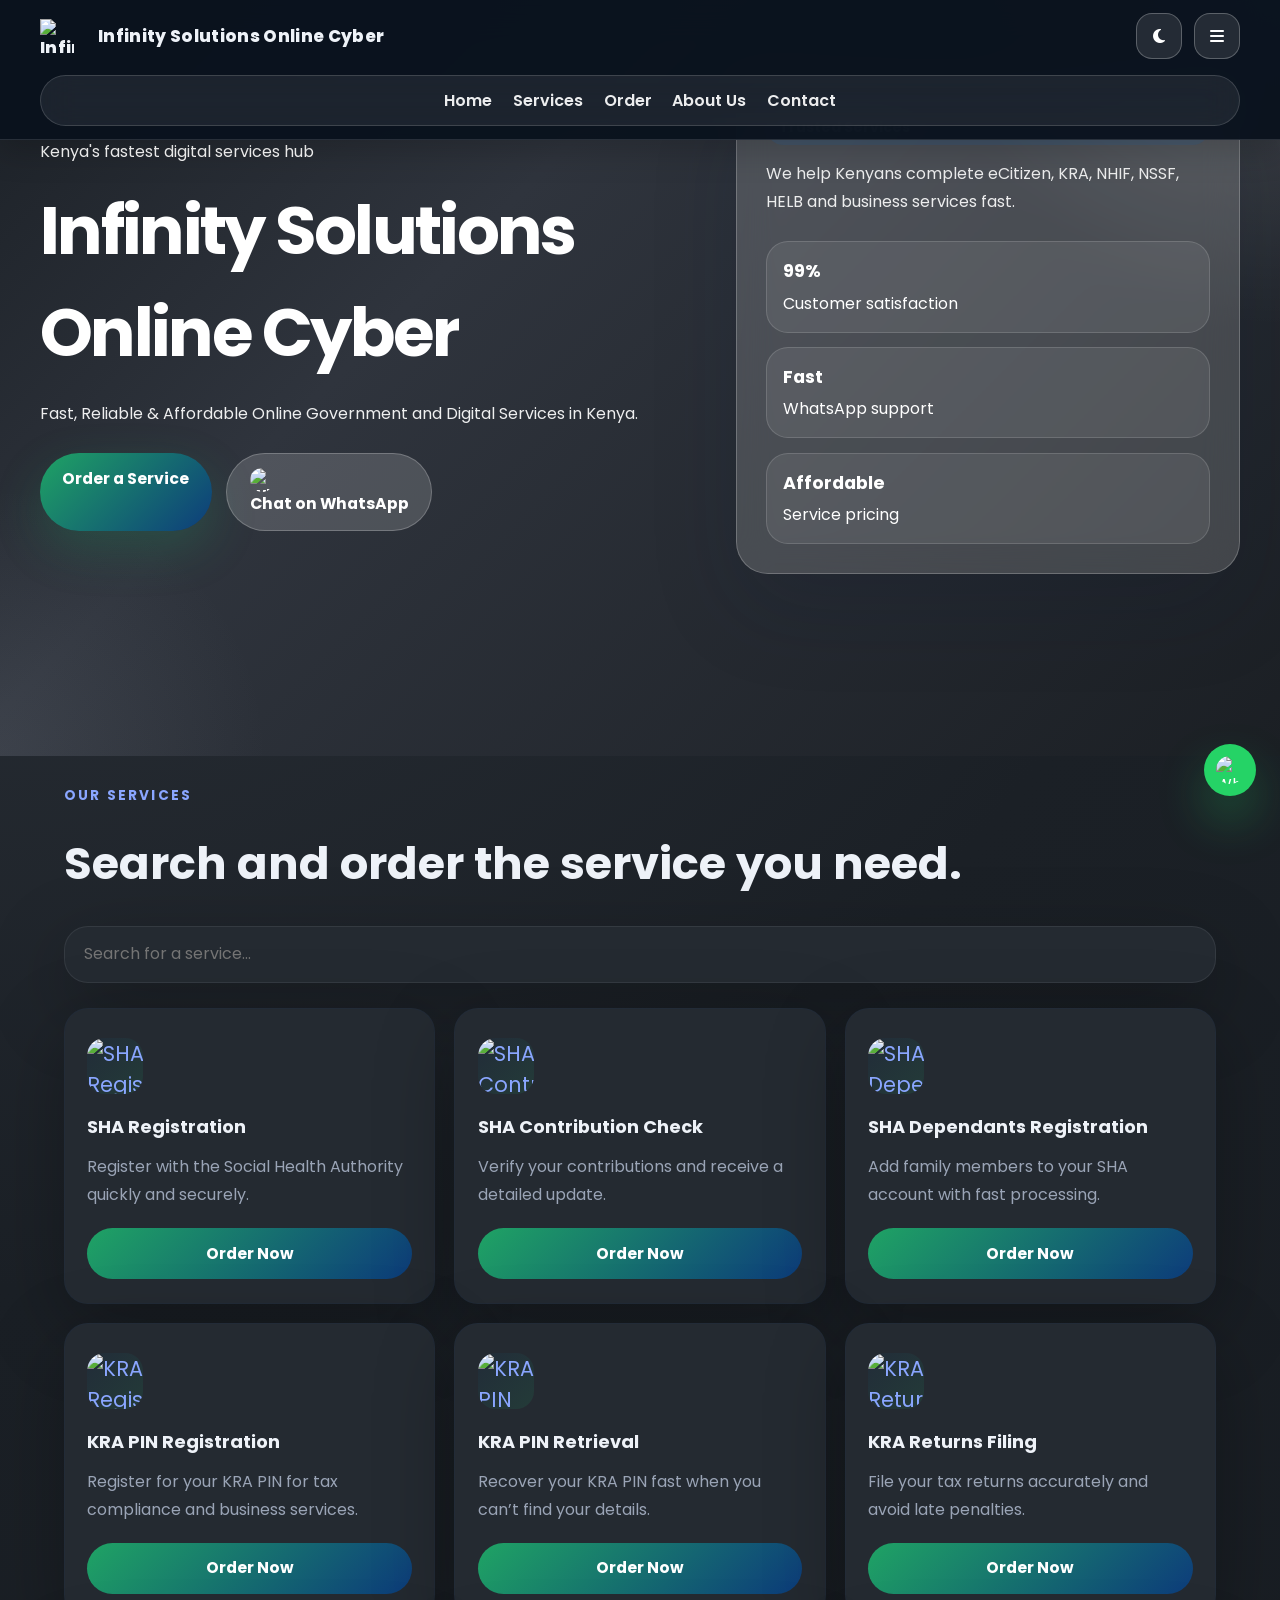
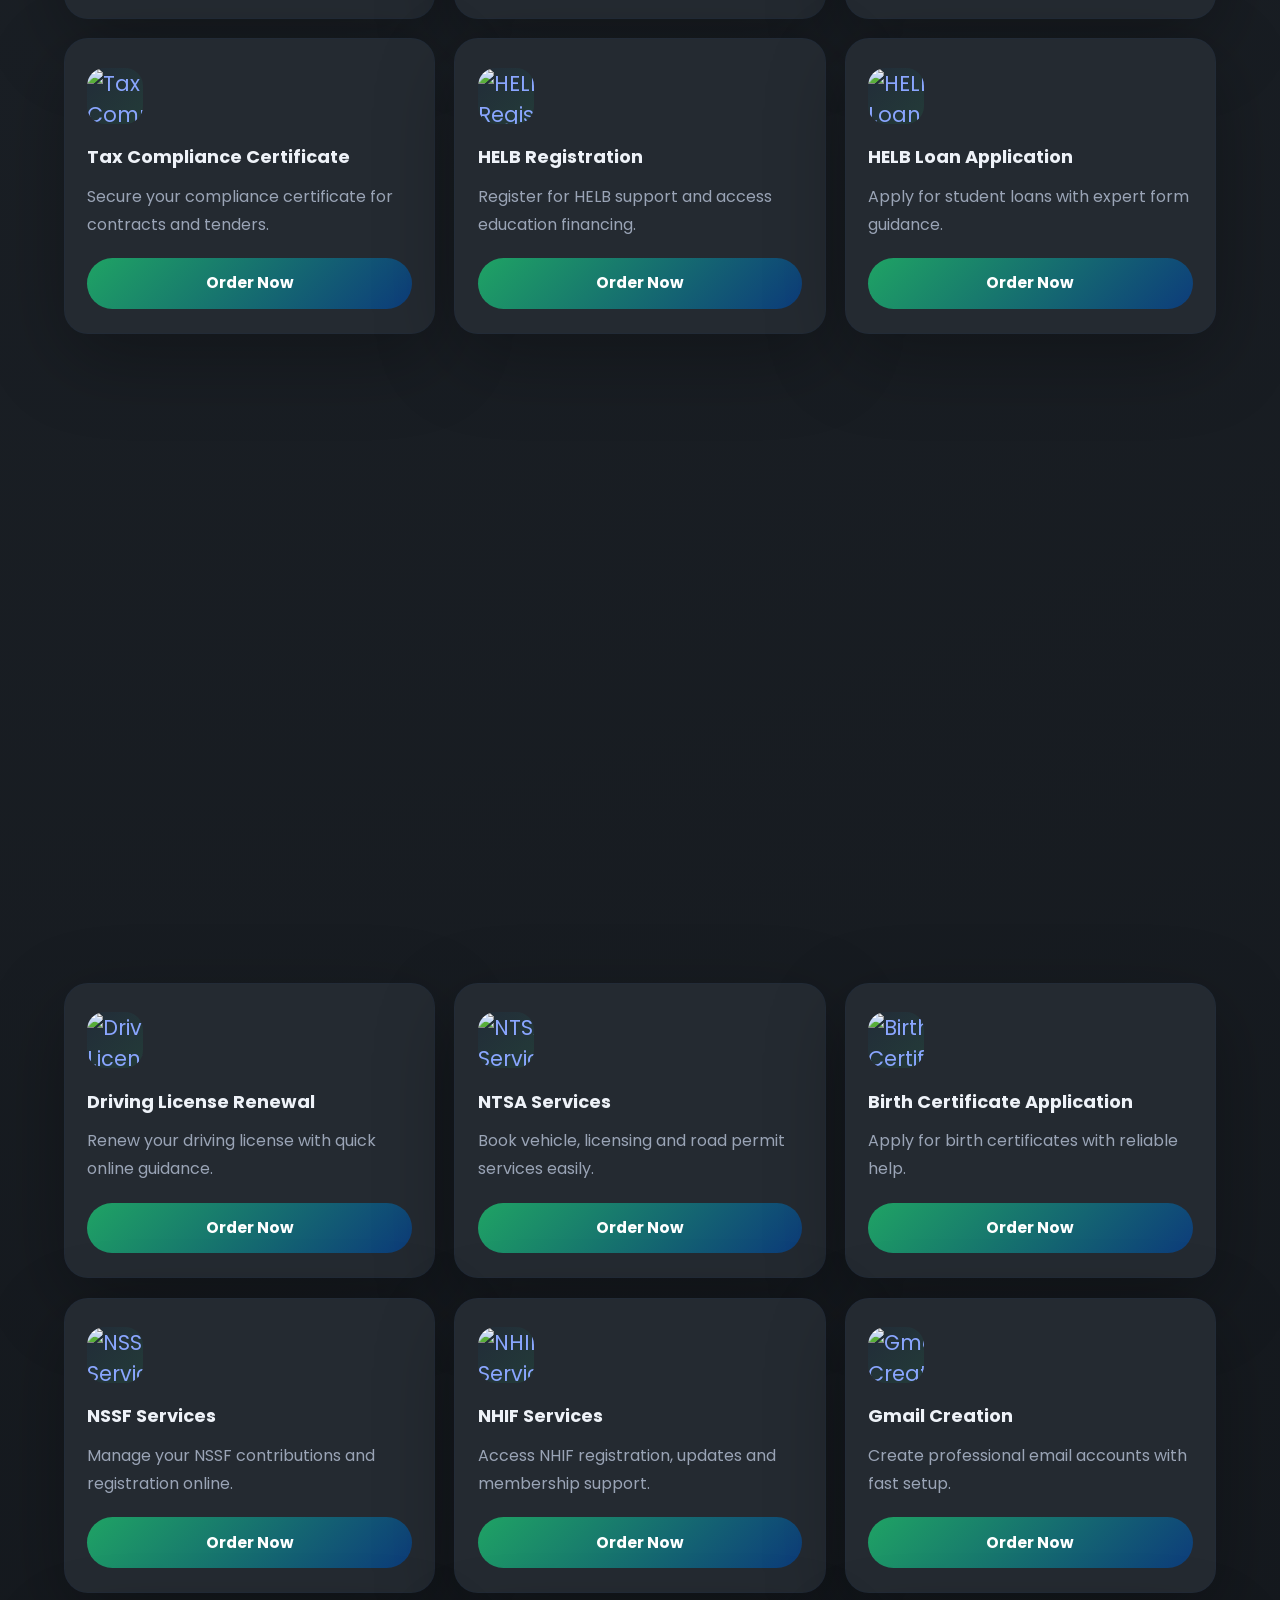
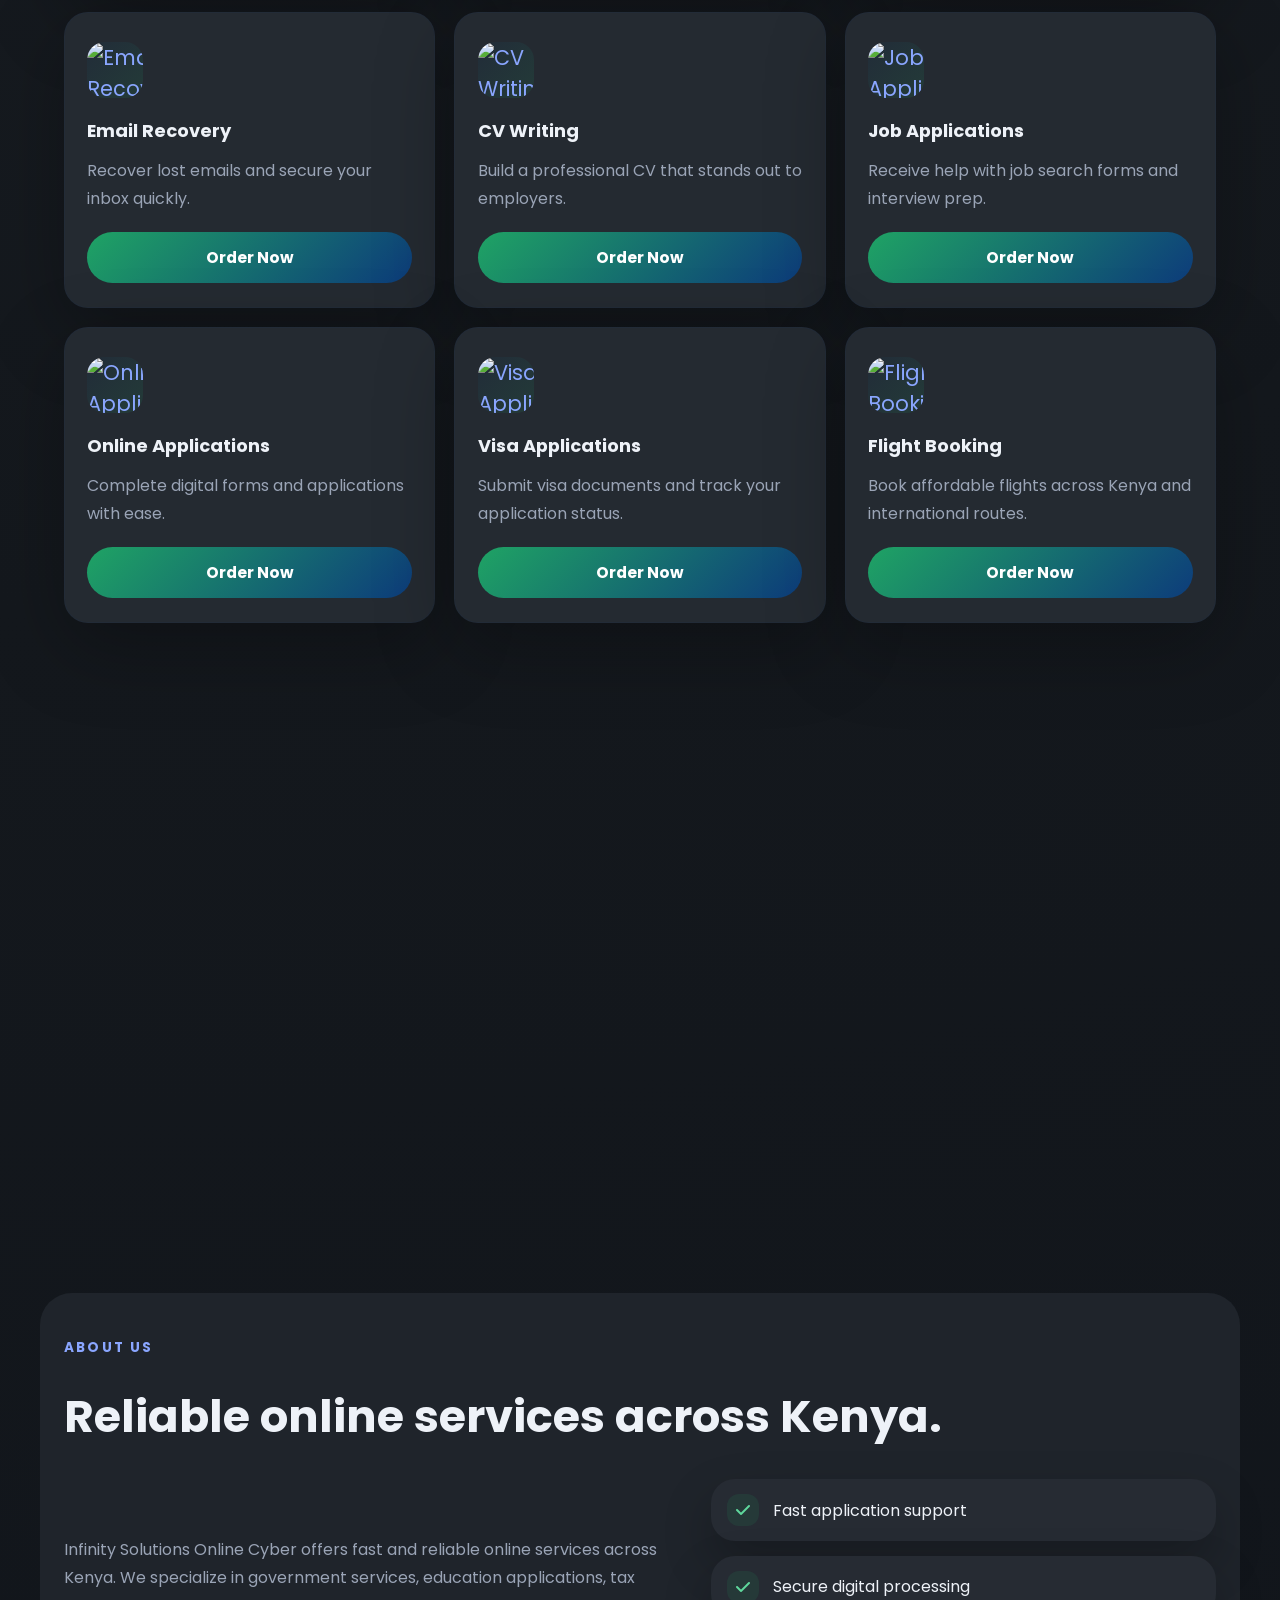
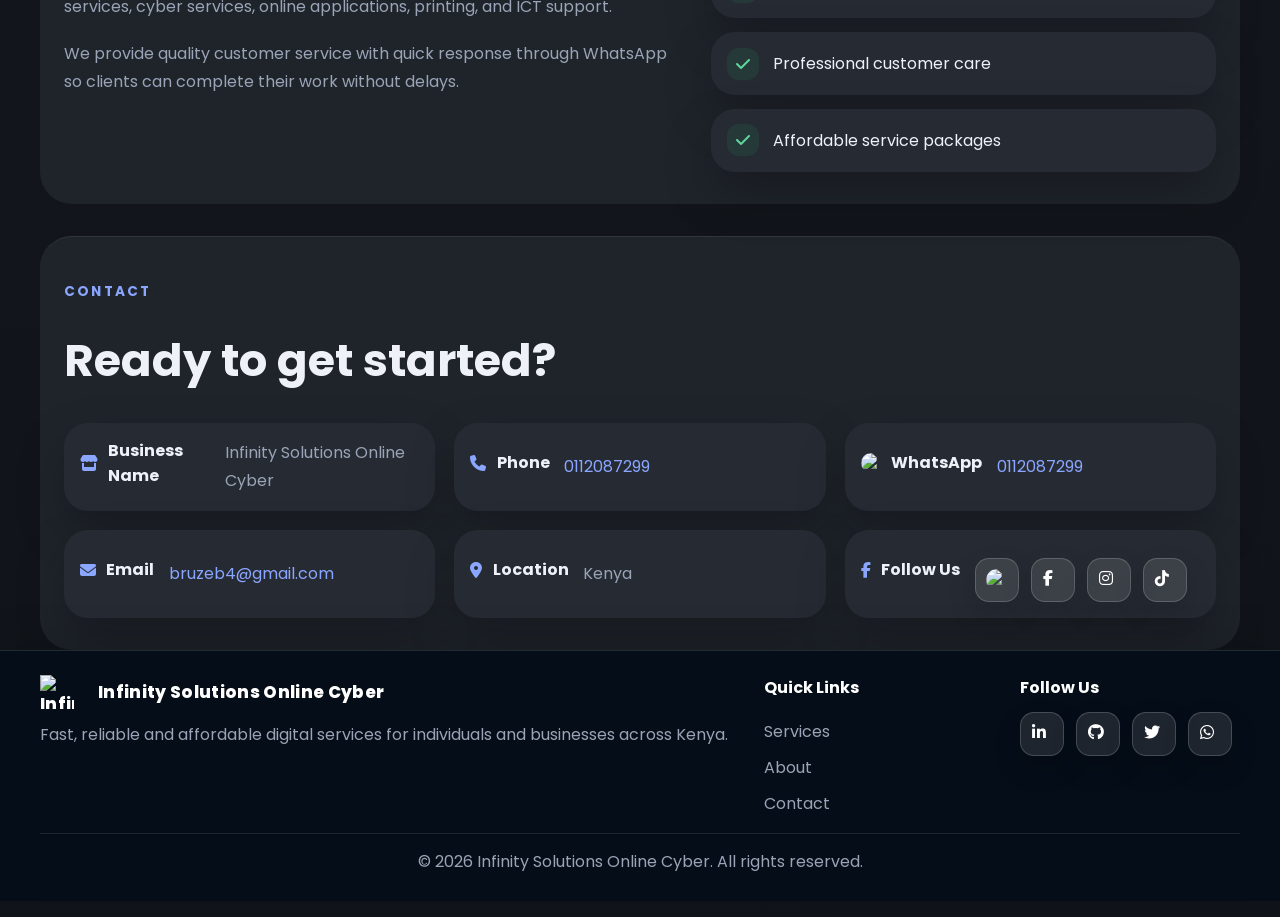
==== commit 70fb0b50: "modified:   index.html modified:   styles.css modified:   styles.css.map modified:   robots.txt modi" ====
--- a/index.html
+++ b/index.html
@@ -4,21 +4,82 @@
   <meta charset="UTF-8" />
   <meta name="viewport" content="width=device-width, initial-scale=1.0" />
   <meta name="theme-color" content="#0e3c7b" />
+  <meta name="viewport" content="width=device-width, initial-scale=1.0, viewport-fit=cover" />
   <title>Infinity Solutions Online Cyber | SHA, KRA, HELB, KUCCPS Services</title>
-  <meta name="description"
-  content="Infinity Solutions Online Cyber offers SHA registration, KRA, HELB, KUCCPS, eCitizen and online cyber services in Kenya.">
-  <meta name="keywords"
-  content="SHA registration, HELB, KUCCPS, KRA PIN, eCitizen, Cyber services Kenya">
-  <meta name="author"
-  content="MukisuTech">
-  <meta name="robots"
-   content="index, follow">
   <meta name="description" content="Fast, reliable and affordable online government and digital services in Kenya." />
+  <meta name="keywords" content="SHA registration, HELB, KUCCPS, KRA PIN, eCitizen, Cyber services Kenya" />
+  <meta name="author" content="MukisuTech" />
+  <meta name="robots" content="index, follow" />
+  <meta name="google-site-verification" content="d542630b26de92ac" />
+  <link rel="canonical" href="https://mukisutech.github.io/cyber-service-site/" />
+  <meta property="og:type" content="website" />
+  <meta property="og:title" content="Infinity Solutions Online Cyber | SHA, KRA, HELB, KUCCPS Services" />
+  <meta property="og:description" content="Fast, reliable and affordable online government and digital services in Kenya." />
+  <meta property="og:url" content="https://mukisutech.github.io/cyber-service-site/" />
+  <meta property="og:image" content="https://tse4.mm.bing.net/th/id/OIP.yBloclplDqVMJ-Tg9L9eTgHaHa?rs=1&pid=ImgDetMain&o=7&rm=3" />
+  <meta property="og:image:alt" content="Infinity Solutions Online Cyber logo" />
+  <meta property="og:site_name" content="Infinity Solutions Online Cyber" />
+  <meta property="og:locale" content="en_US" />
+  <meta name="twitter:card" content="summary_large_image" />
+  <meta name="twitter:title" content="Infinity Solutions Online Cyber | SHA, KRA, HELB, KUCCPS Services" />
+  <meta name="twitter:description" content="Fast, reliable and affordable online government and digital services in Kenya." />
+  <meta name="twitter:image" content="https://tse4.mm.bing.net/th/id/OIP.yBloclplDqVMJ-Tg9L9eTgHaHa?rs=1&pid=ImgDetMain&o=7&rm=3" />
   <link rel="preconnect" href="https://fonts.googleapis.com" />
   <link rel="preconnect" href="https://fonts.gstatic.com" crossorigin />
   <link href="https://fonts.googleapis.com/css2?family=Poppins:wght@400;500;600;700;800&display=swap" rel="stylesheet" />
   <link rel="stylesheet" href="https://cdnjs.cloudflare.com/ajax/libs/font-awesome/6.5.1/css/all.min.css" integrity="sha512-9uX+o9/ZMZbm3tTFRNrU0xj9IqA9xVRBhZ33g1PPZFxK8Hz9vA3V2rOO4/VXvWPXeEPmWZhwXmr4TmA3r/t8Mw==" crossorigin="anonymous" referrerpolicy="no-referrer" />
   <link rel="stylesheet" href="styles.css" />
+  <script async src="https://www.googletagmanager.com/gtag/js?id=G-XXXXXXXXXX"></script>
+  <script>
+    window.dataLayer = window.dataLayer || [];
+    function gtag(){dataLayer.push(arguments);}
+    gtag('js', new Date());
+    gtag('config', 'G-XXXXXXXXXX', {
+      anonymize_ip: true,
+      page_path: window.location.pathname
+    });
+  </script>
+  <script type="application/ld+json">
+  {
+    "@context": "https://schema.org",
+    "@type": "LocalBusiness",
+    "name": "Infinity Solutions Online Cyber",
+    "alternateName": "MukisuTech Cyber Services",
+    "url": "https://mukisutech.github.io/cyber-service-site/",
+    "logo": "https://tse4.mm.bing.net/th/id/OIP.yBloclplDqVMJ-Tg9L9eTgHaHa?rs=1&pid=ImgDetMain&o=7&rm=3",
+    "image": "https://tse4.mm.bing.net/th/id/OIP.yBloclplDqVMJ-Tg9L9eTgHaHa?rs=1&pid=ImgDetMain&o=7&rm=3",
+    "description": "Fast, reliable and affordable online government and digital services in Kenya.",
+    "telephone": "+254112087299",
+    "address": {
+      "@type": "PostalAddress",
+      "addressCountry": "KE"
+    },
+    "areaServed": {
+      "@type": "Country",
+      "name": "Kenya"
+    },
+    "sameAs": [
+      "https://wa.me/254112087299",
+      "https://x.com/Zebedee_Mukisu?t=nhU5nu9hVc4uWagrAK2HKA&s=09",
+      "https://www.linkedin.com/in/zebedayo-mukisu-2b9506289?utm_source=share&utm_campaign=share_via&utm_content=profile&utm_medium=android_app"
+    ],
+    "openingHoursSpecification": [
+      {
+        "@type": "OpeningHoursSpecification",
+        "dayOfWeek": ["Monday", "Tuesday", "Wednesday", "Thursday", "Friday", "Saturday", "Sunday"],
+        "opens": "08:00",
+        "closes": "20:00"
+      }
+    ],
+    "service": [
+      {"@type": "Service", "name": "KRA PIN Registration", "description": "Register for your KRA PIN for tax compliance and business services."},
+      {"@type": "Service", "name": "HELB Registration", "description": "Apply for HELB support and education financing."},
+      {"@type": "Service", "name": "KUCCPS Application", "description": "Complete your KUCCPS application with guided support."},
+      {"@type": "Service", "name": "eCitizen Services", "description": "Access passport, permits and government applications fast."},
+      {"@type": "Service", "name": "NTSA Services", "description": "Book vehicle, licensing and road permit services easily."}
+    ]
+  }
+  </script>
 </head>
 <body>
   <div class="spinner-overlay" id="spinner">
@@ -96,7 +157,7 @@
 
       <div class="service-grid" id="serviceGrid">
         <article class="service-card fade-up" data-service="SHA Registration">
-          <div class="service-icon"><img src="https://digitali.co.ke/wp-content/uploads/2024/10/National-Hospital-Insurance-Fund-NHIF-and-the-Social-Health-Insurance-Fund-SHIF.jpeg" alt="SHA Registration service in Kenya"></div>
+          <div class="service-icon"><img loading="lazy" decoding="async" src="https://digitali.co.ke/wp-content/uploads/2024/10/National-Hospital-Insurance-Fund-NHIF-and-the-Social-Health-Insurance-Fund-SHIF.jpeg" alt="SHA Registration service in Kenya"></div>
           <h2>SHA Registration</h2>
           <p>Register with the Social Health Authority quickly and securely.</p>
           <button class="btn btn-order" data-service="SHA Registration">Order Now</button>
--- a/styles.css
+++ b/styles.css
@@ -50,6 +50,19 @@
 img {
   max-width: 100%;
   display: block;
+  height: auto;
+}
+
+button,
+input,
+select,
+textarea {
+  font: inherit;
+  line-height: 1.4;
+}
+
+html {
+  font-size: 16px;
 }
 
 .spinner-overlay {
@@ -377,6 +390,7 @@
   overflow: hidden;
 }
 
+.service-card h2,
 .service-card h3 {
   margin: 0 0 0.8rem;
   font-size: 1.12rem;
@@ -693,6 +707,21 @@
     width: 44px;
     height: 44px;
   }
+  .hero-card,
+  .contact-card,
+  .about-features div {
+    padding: 1.4rem;
+  }
+  .section {
+    padding: 2rem 1rem 1.8rem;
+  }
+  .hero-text h1 {
+    font-size: 2.2rem;
+  }
+  .hero-buttons {
+    flex-direction: column;
+    align-items: stretch;
+  }
 }
 
 @media (max-width: 620px) {
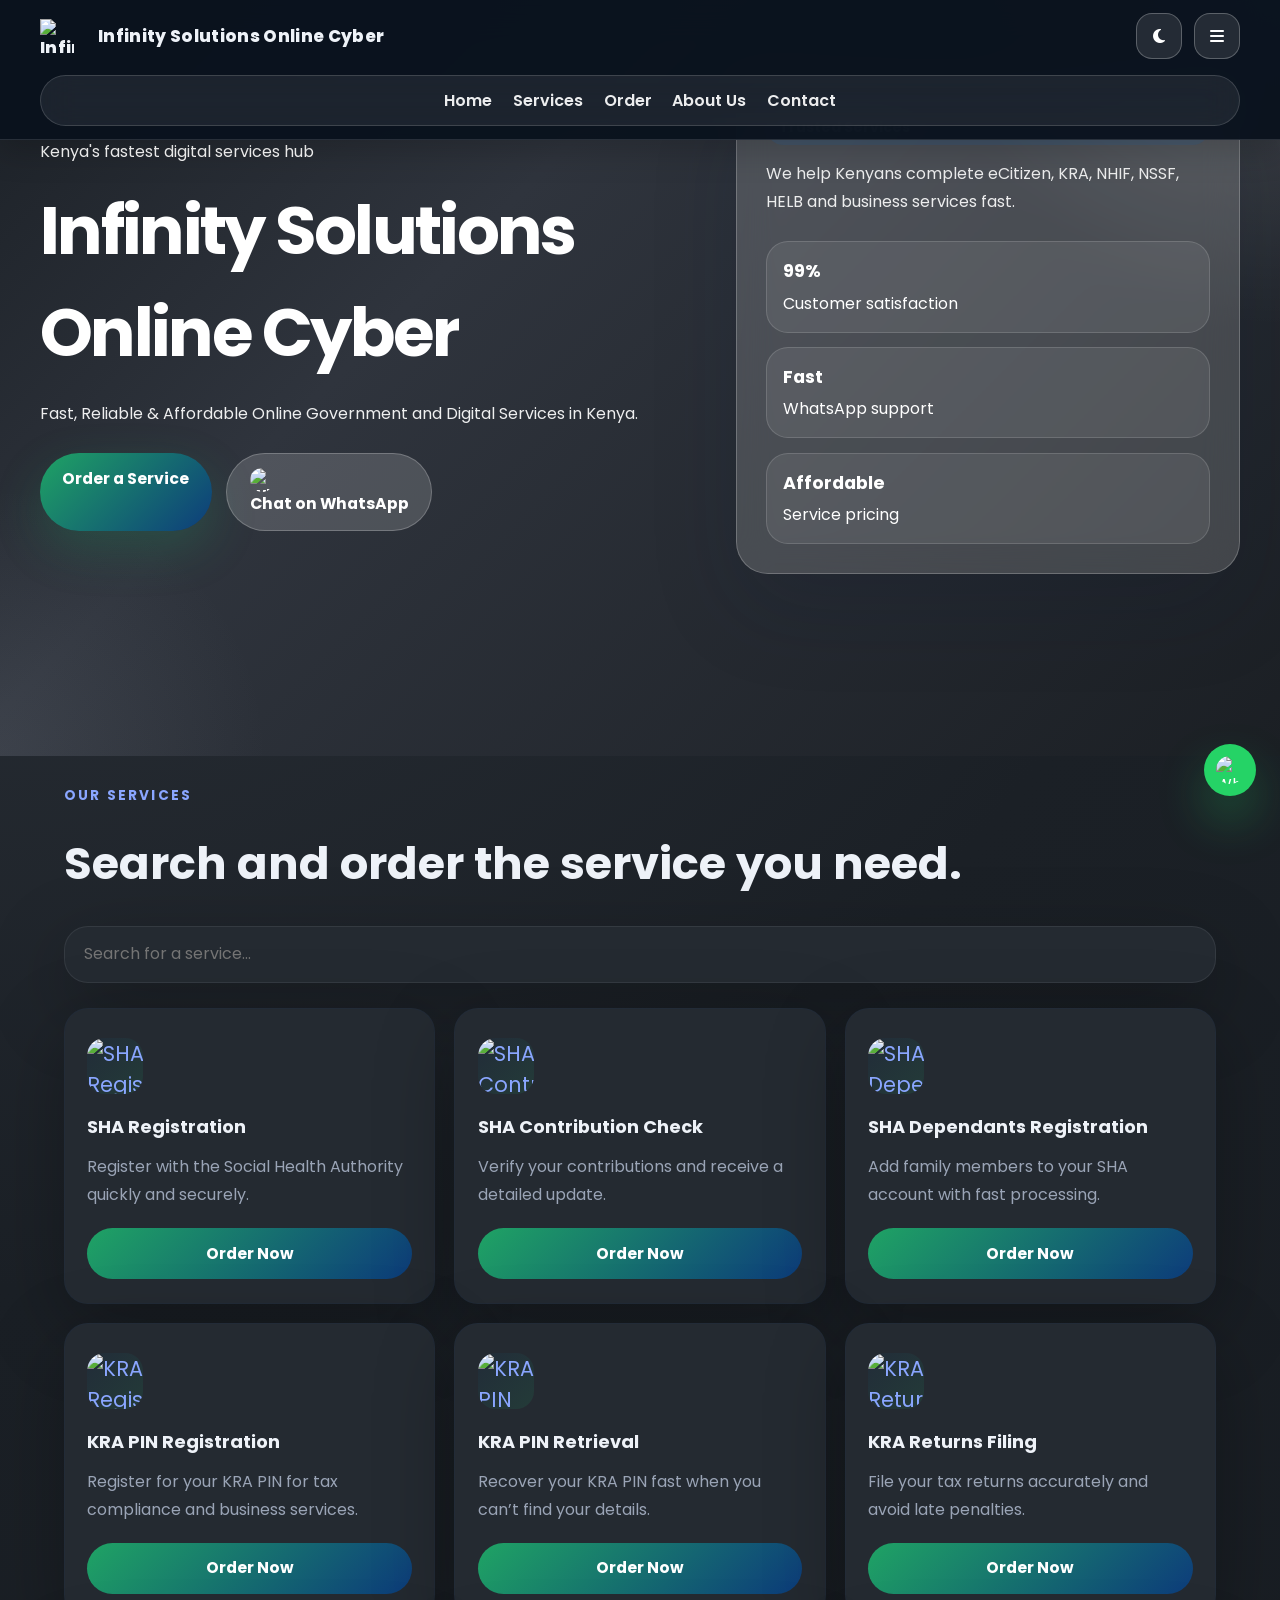
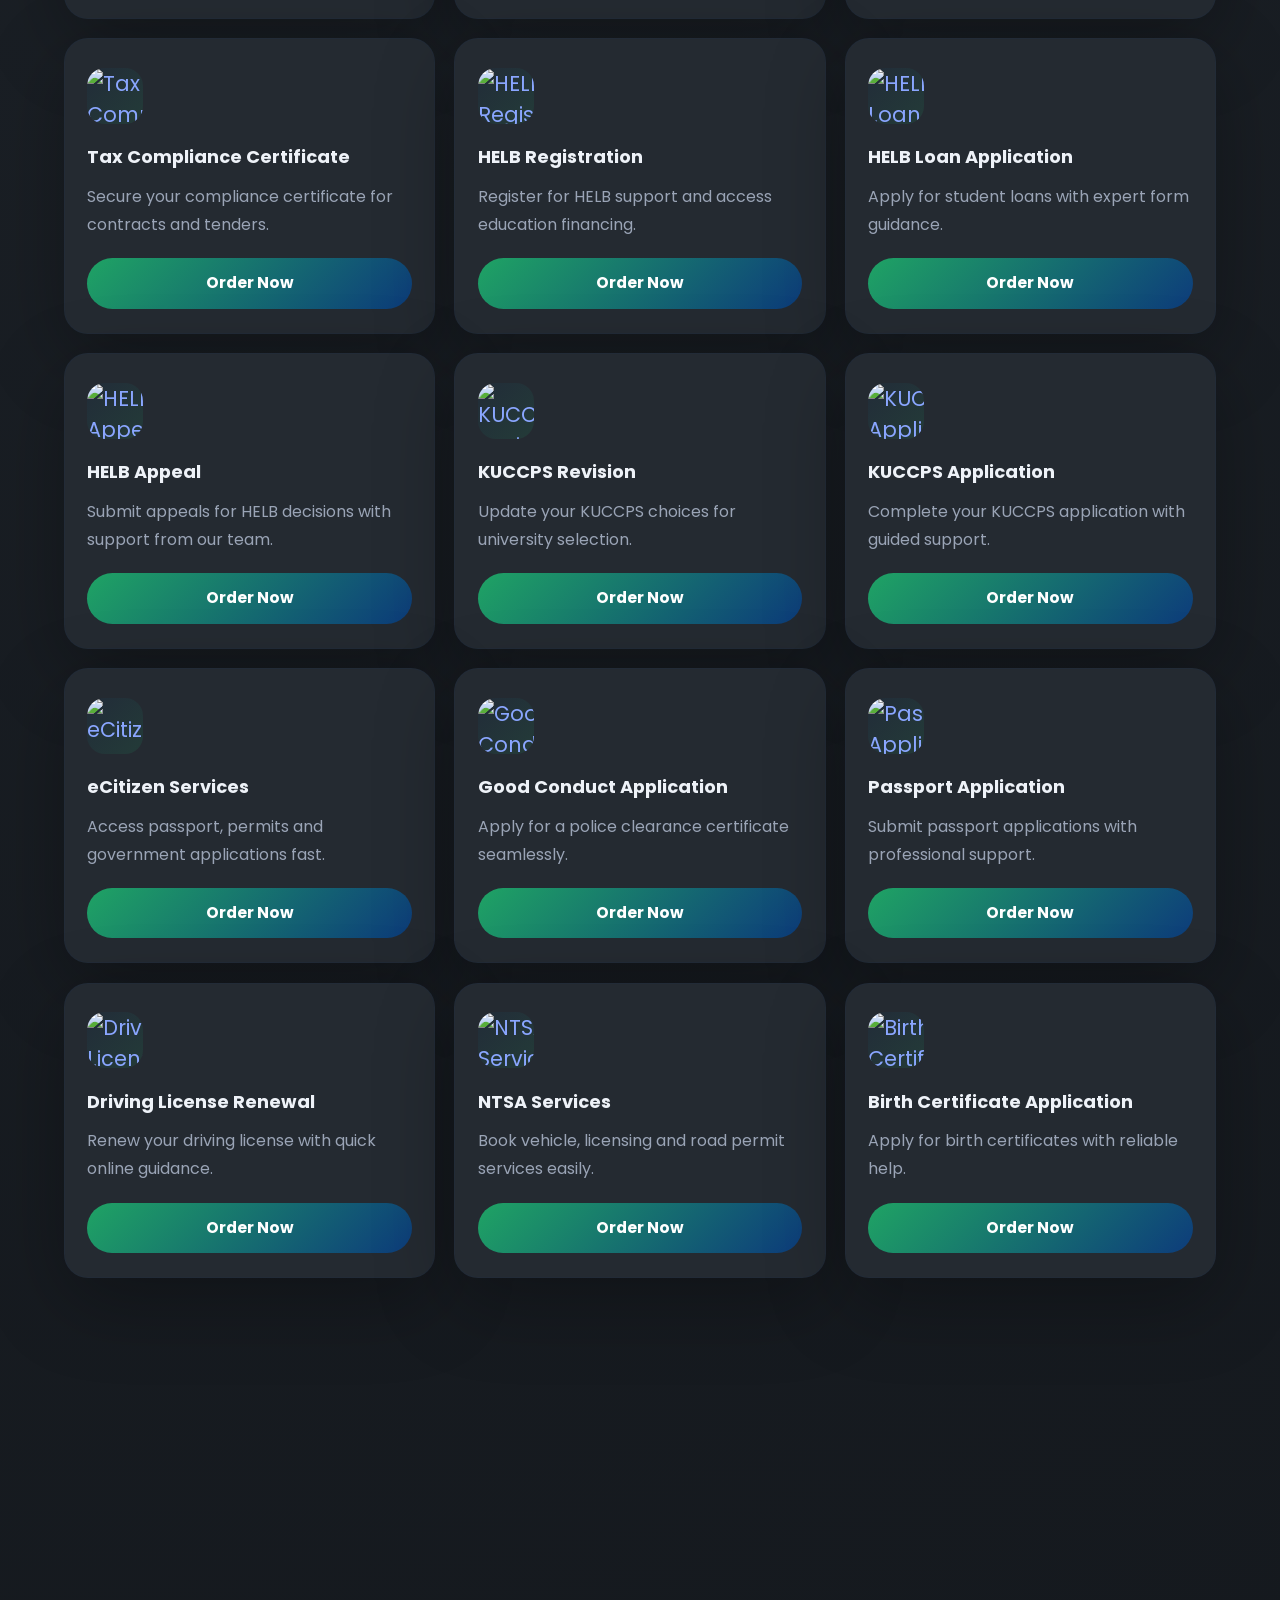
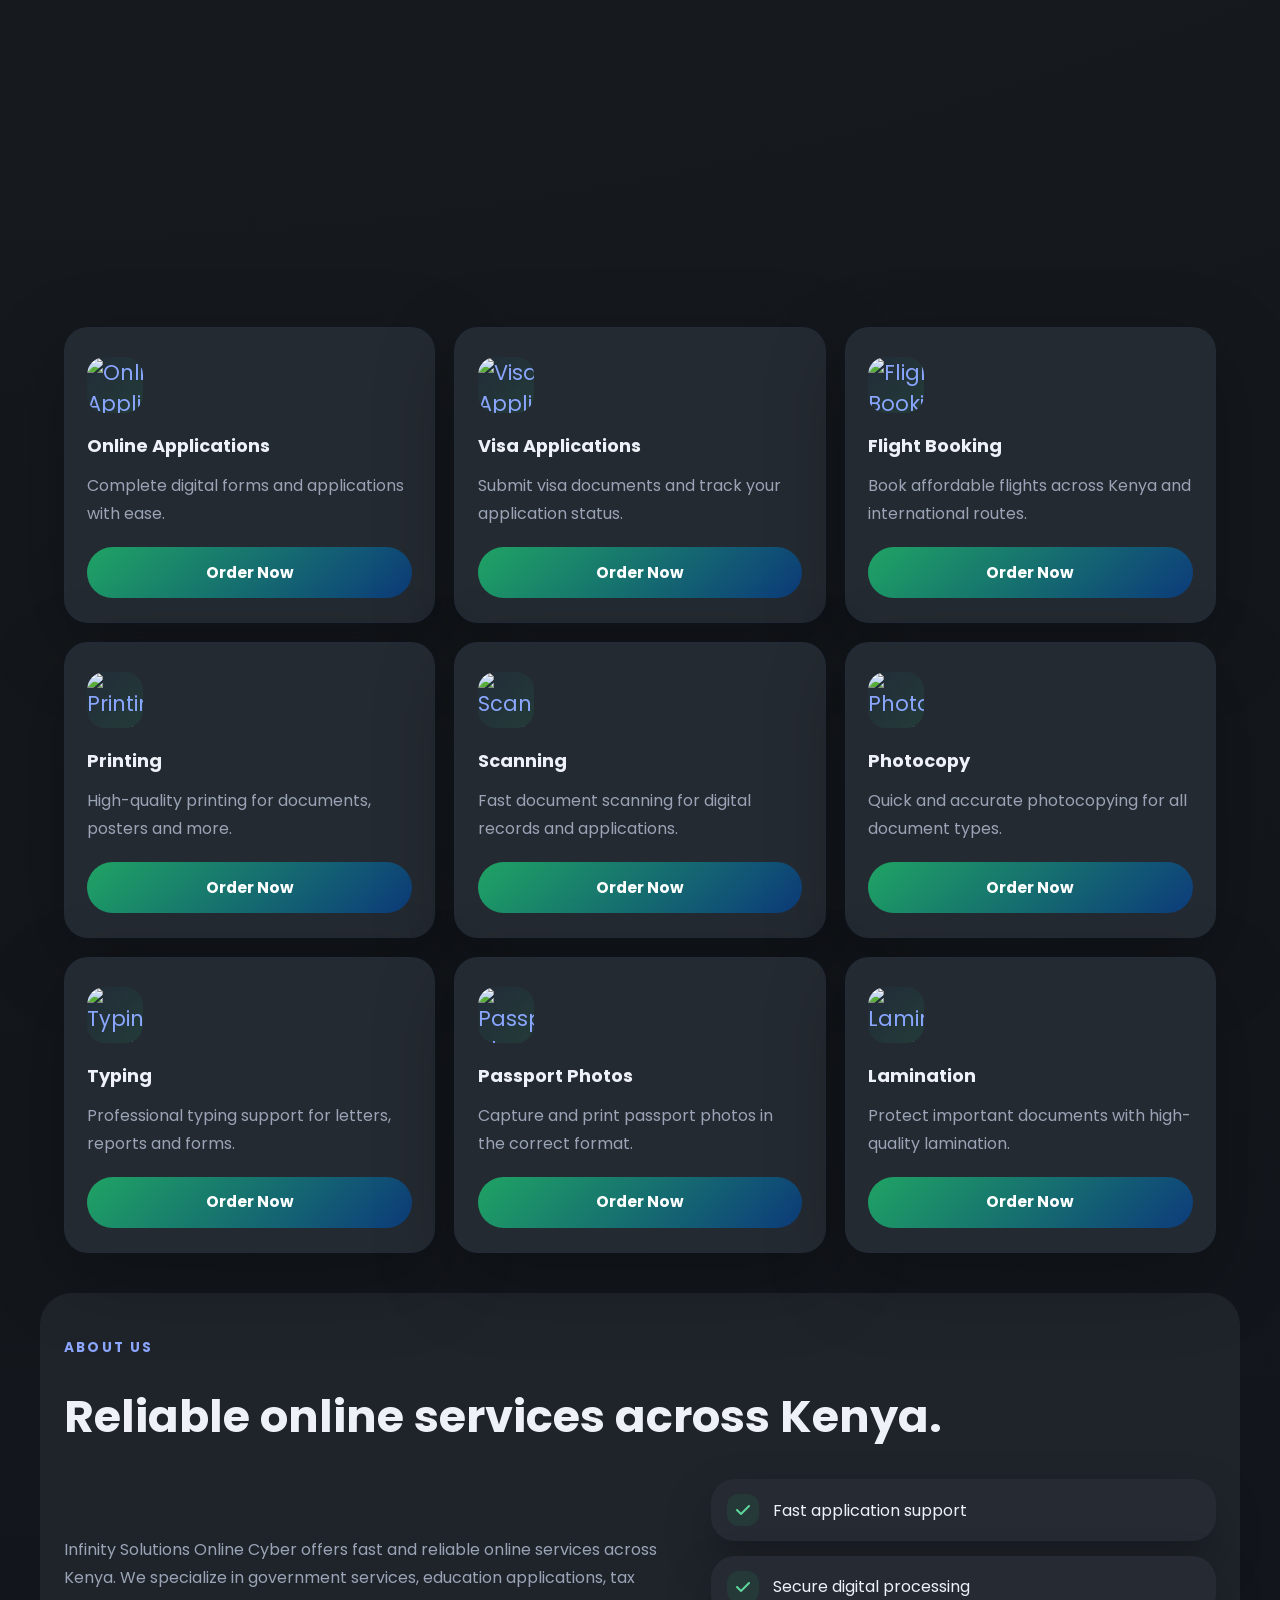
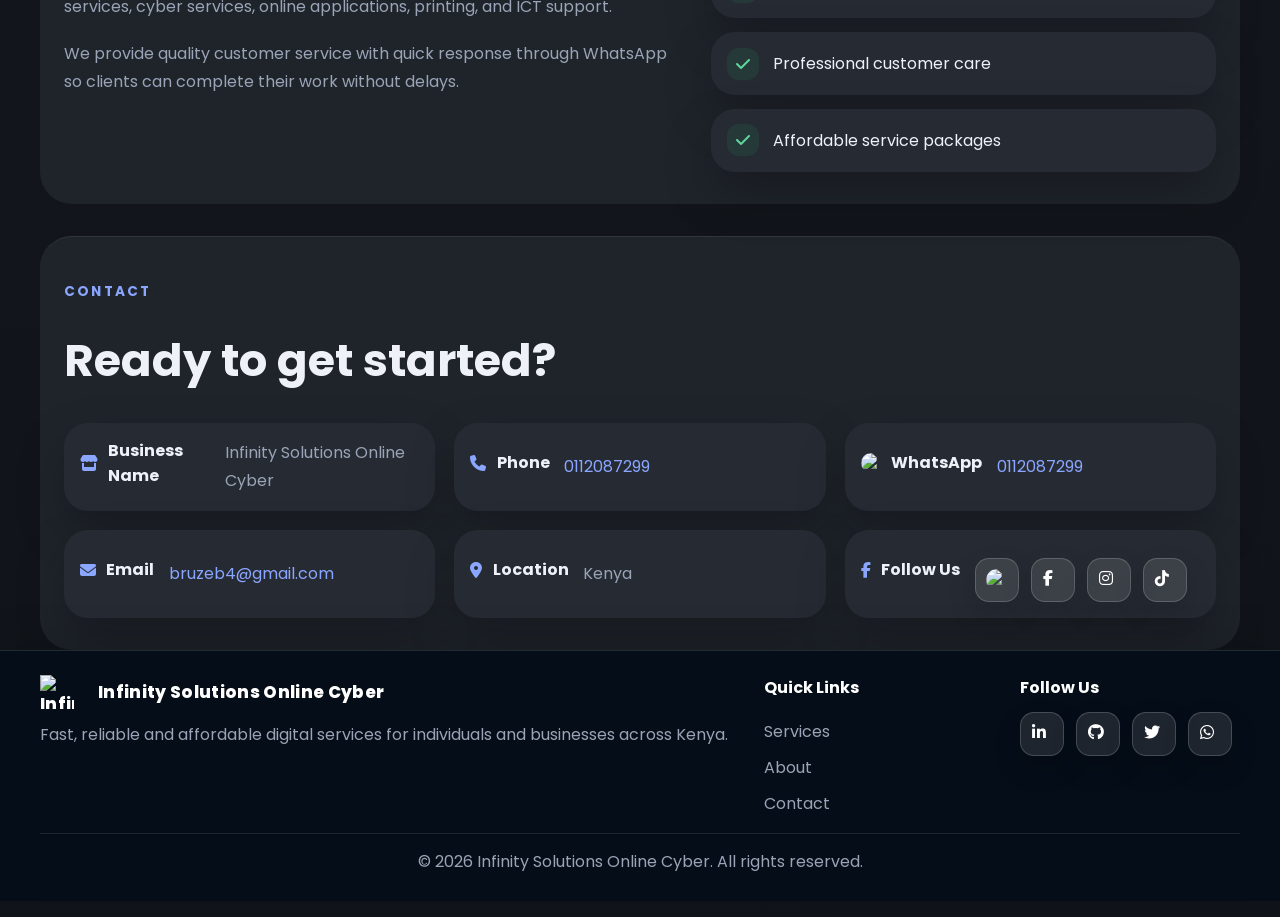
==== commit 87b5a8d8: "title update" ====
--- a/index.html
+++ b/index.html
@@ -11,6 +11,8 @@
   <meta name="author" content="MukisuTech" />
   <meta name="robots" content="index, follow" />
   <meta name="google-site-verification" content="d542630b26de92ac" />
+  <link rel="icon" type="image/png" href="Picture1.png" />
+  <link rel="shortcut icon" type="image/png" href="Picture1.png" />
   <link rel="canonical" href="https://mukisutech.github.io/cyber-service-site/" />
   <meta property="og:type" content="website" />
   <meta property="og:title" content="Infinity Solutions Online Cyber | SHA, KRA, HELB, KUCCPS Services" />
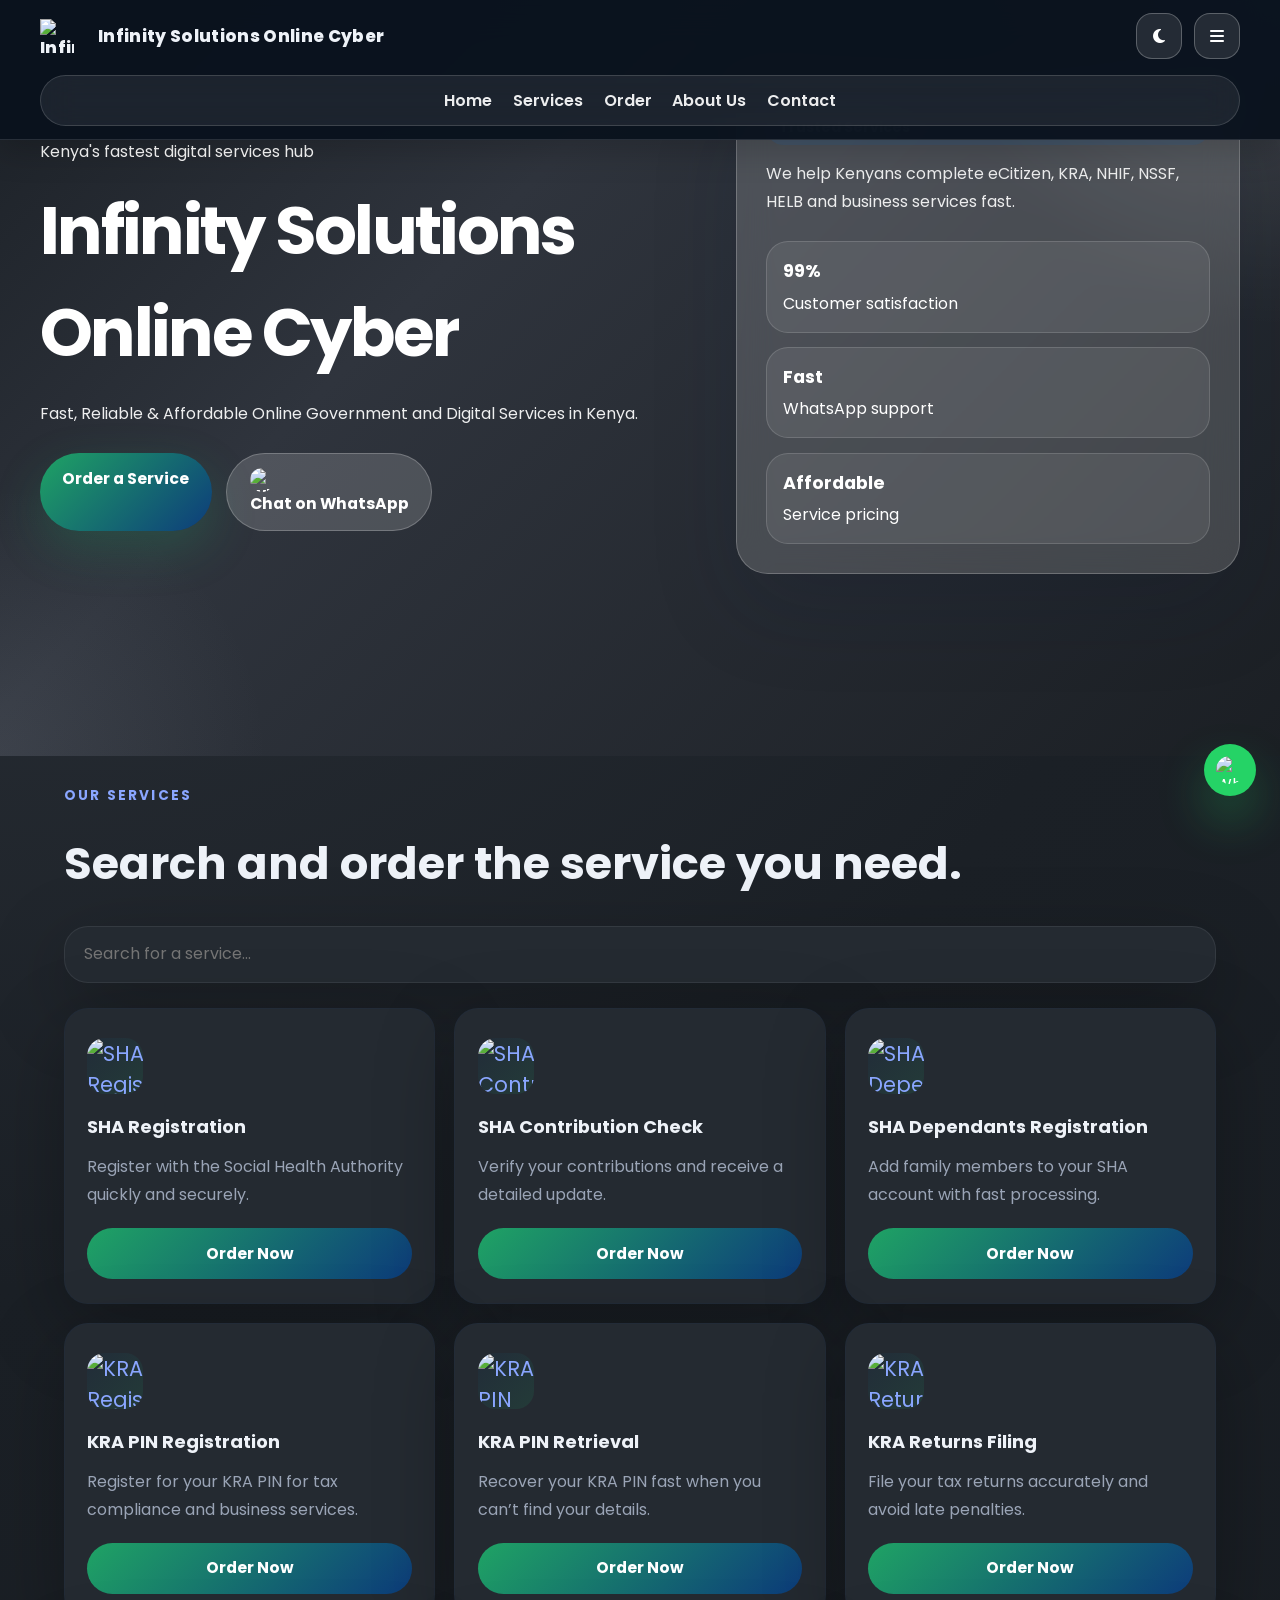
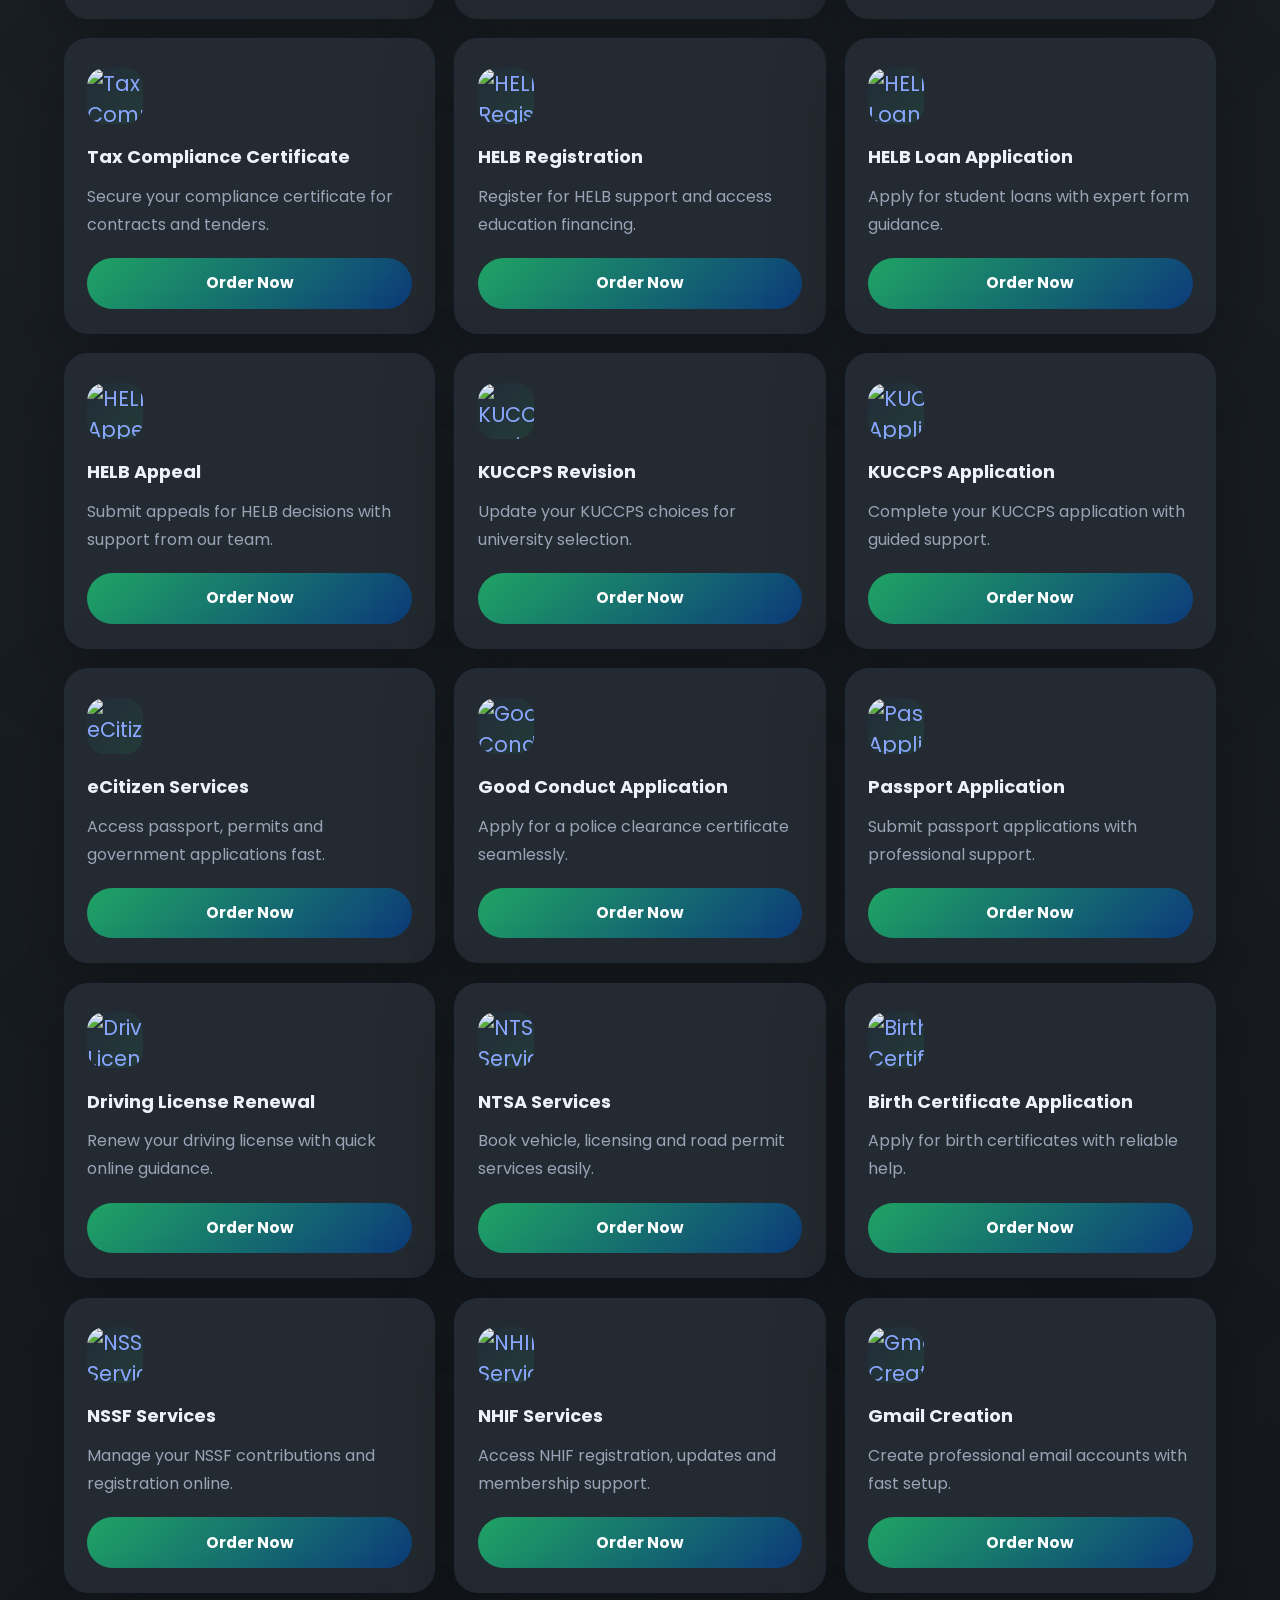
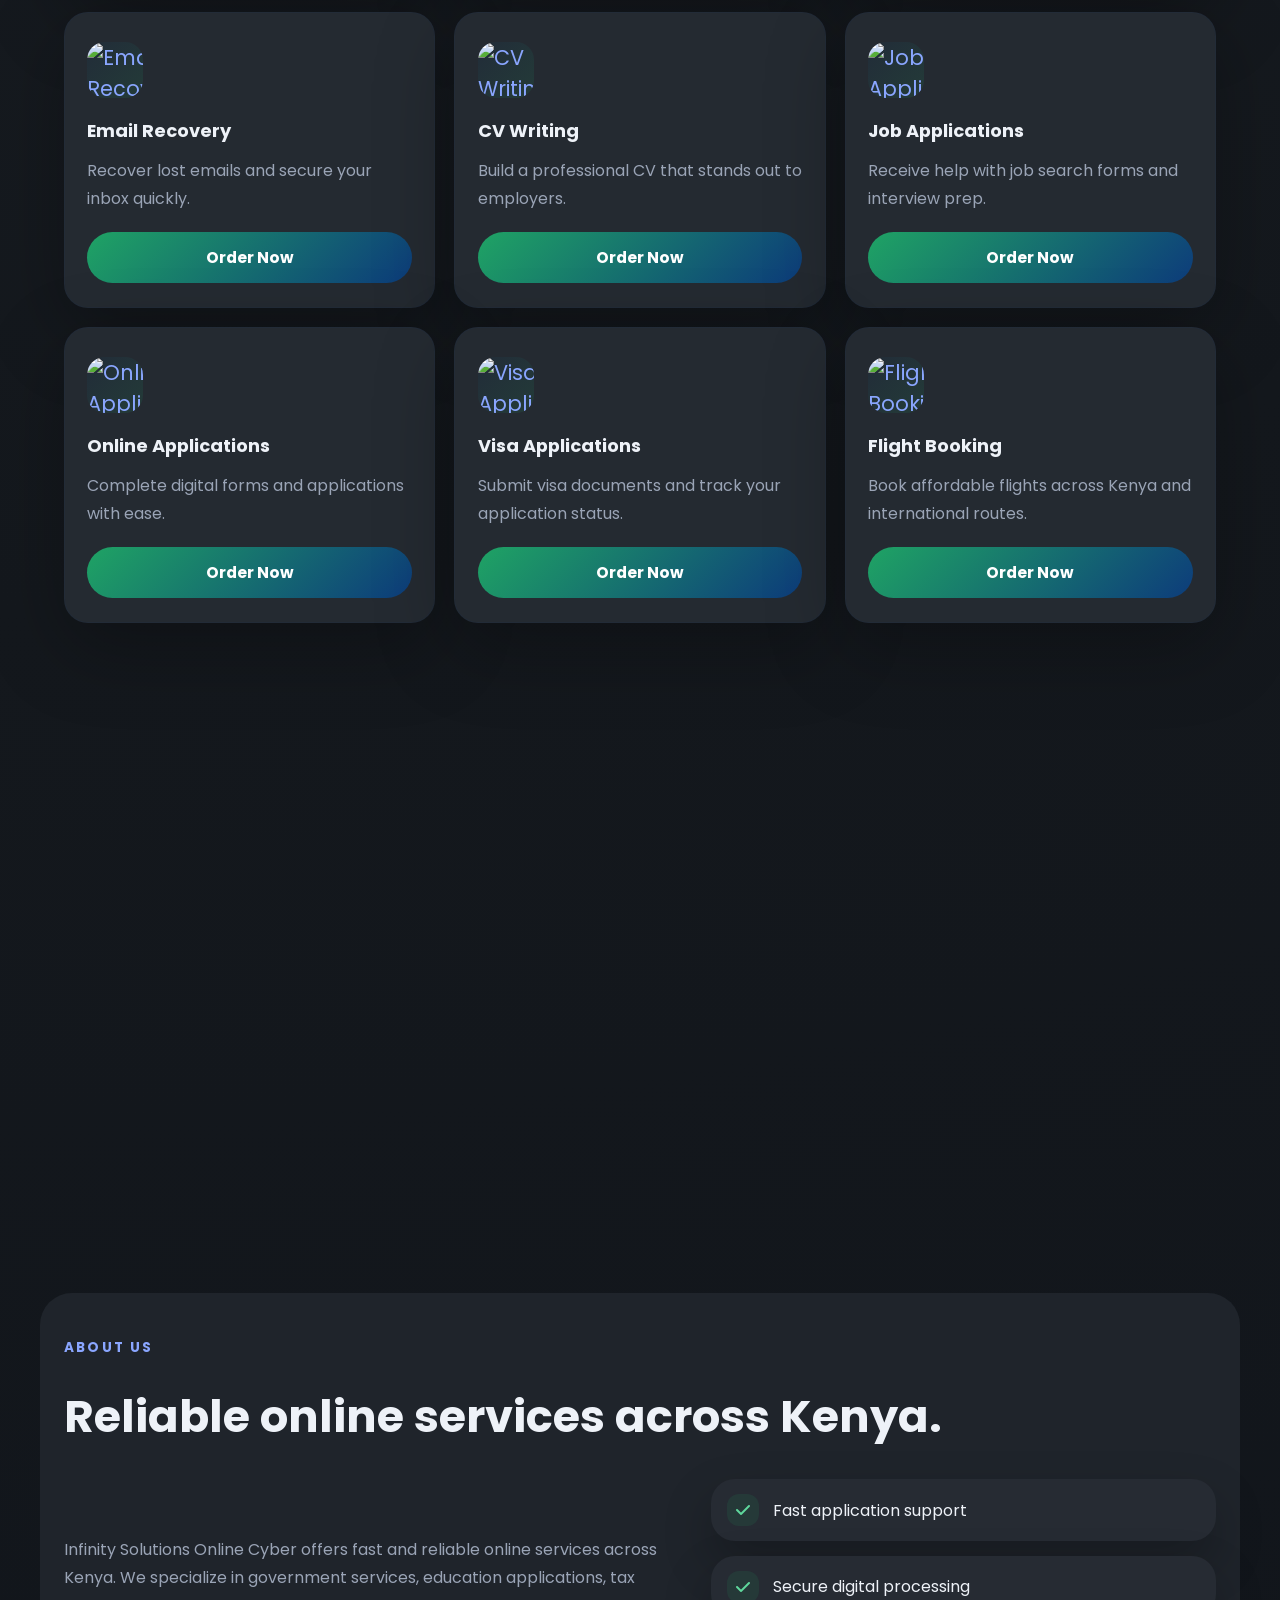
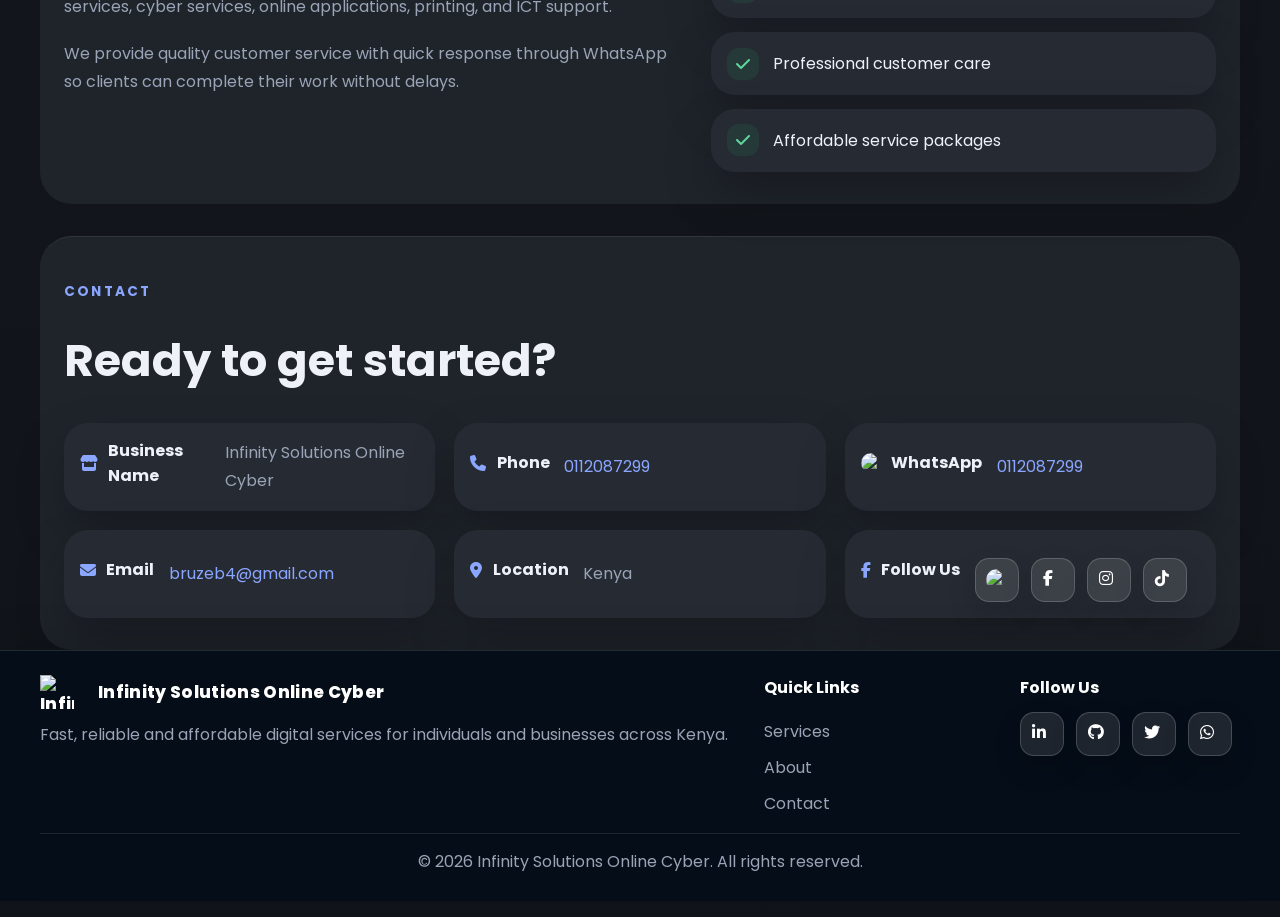
==== commit 8478b4c7: "remove" ====
--- a/index.html
+++ b/index.html
@@ -11,8 +11,6 @@
   <meta name="author" content="MukisuTech" />
   <meta name="robots" content="index, follow" />
   <meta name="google-site-verification" content="d542630b26de92ac" />
-  <link rel="icon" type="image/png" href="Picture1.png" />
-  <link rel="shortcut icon" type="image/png" href="Picture1.png" />
   <link rel="canonical" href="https://mukisutech.github.io/cyber-service-site/" />
   <meta property="og:type" content="website" />
   <meta property="og:title" content="Infinity Solutions Online Cyber | SHA, KRA, HELB, KUCCPS Services" />
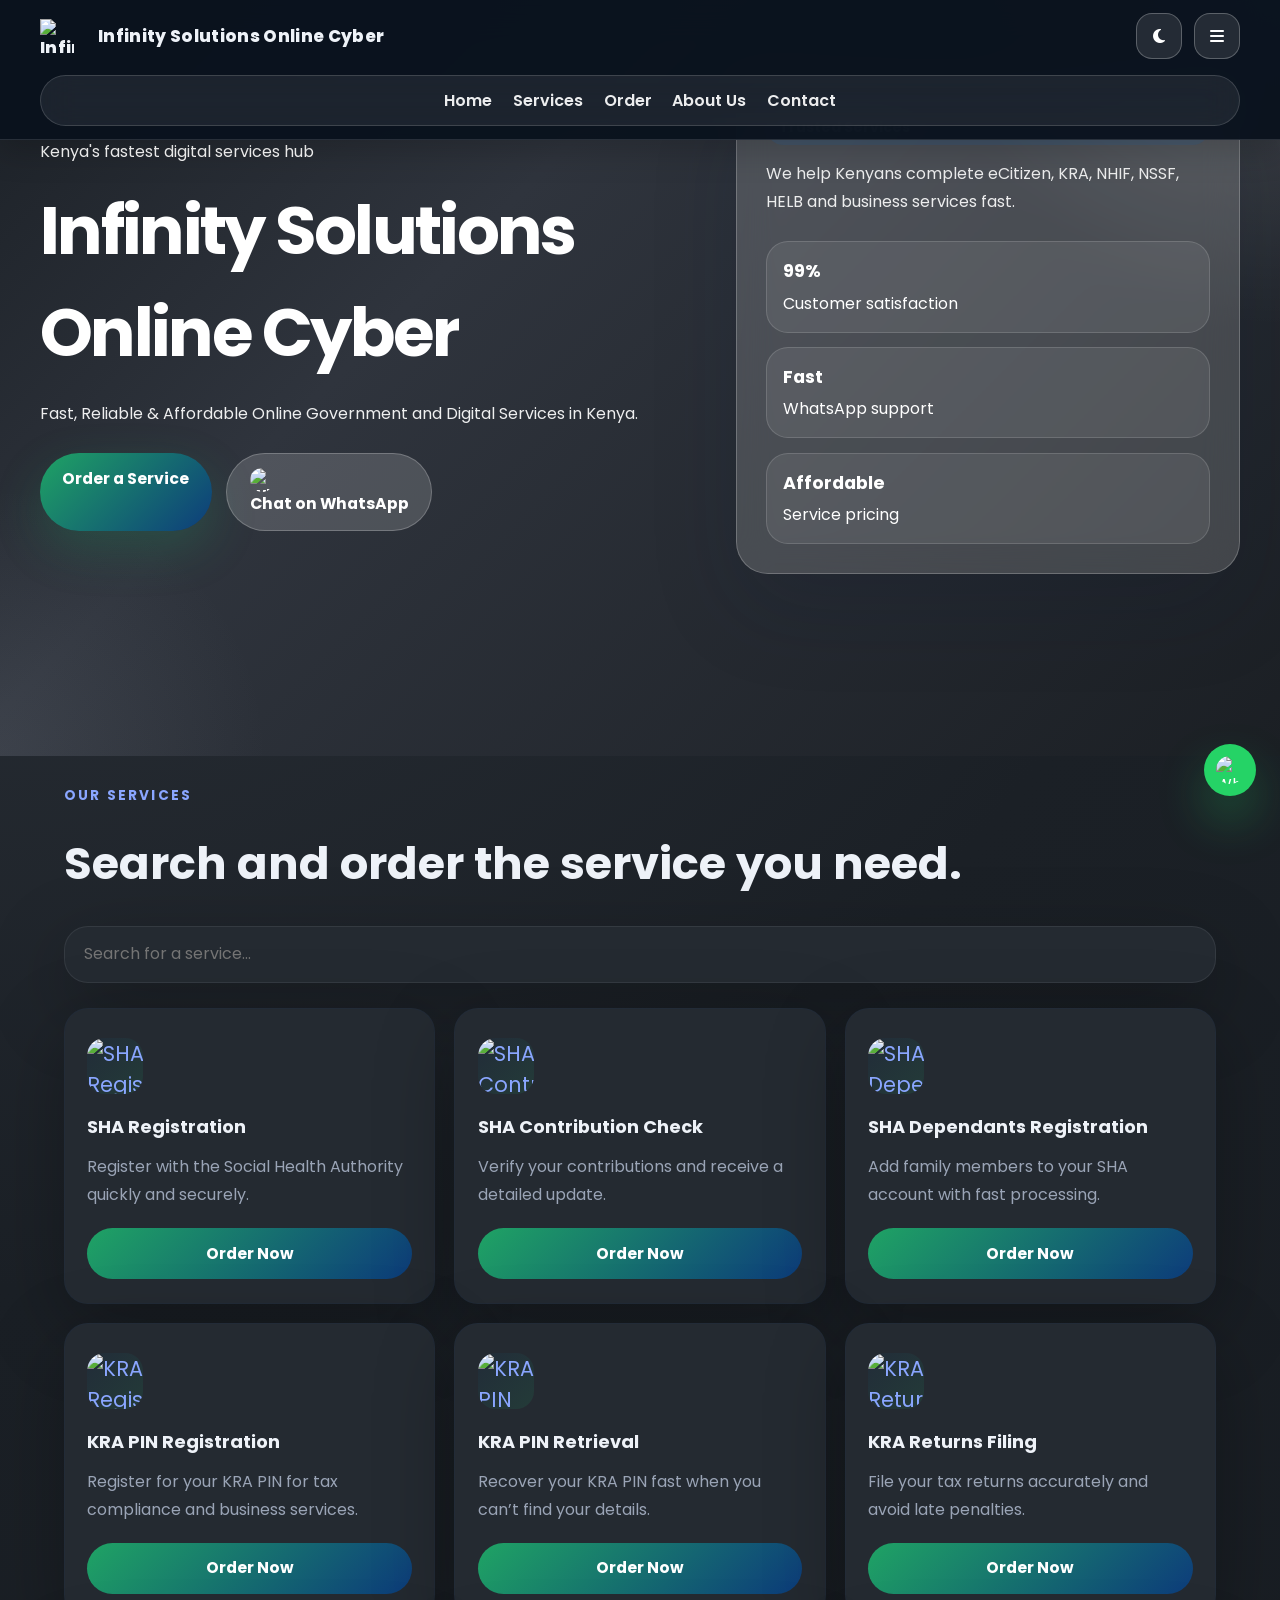
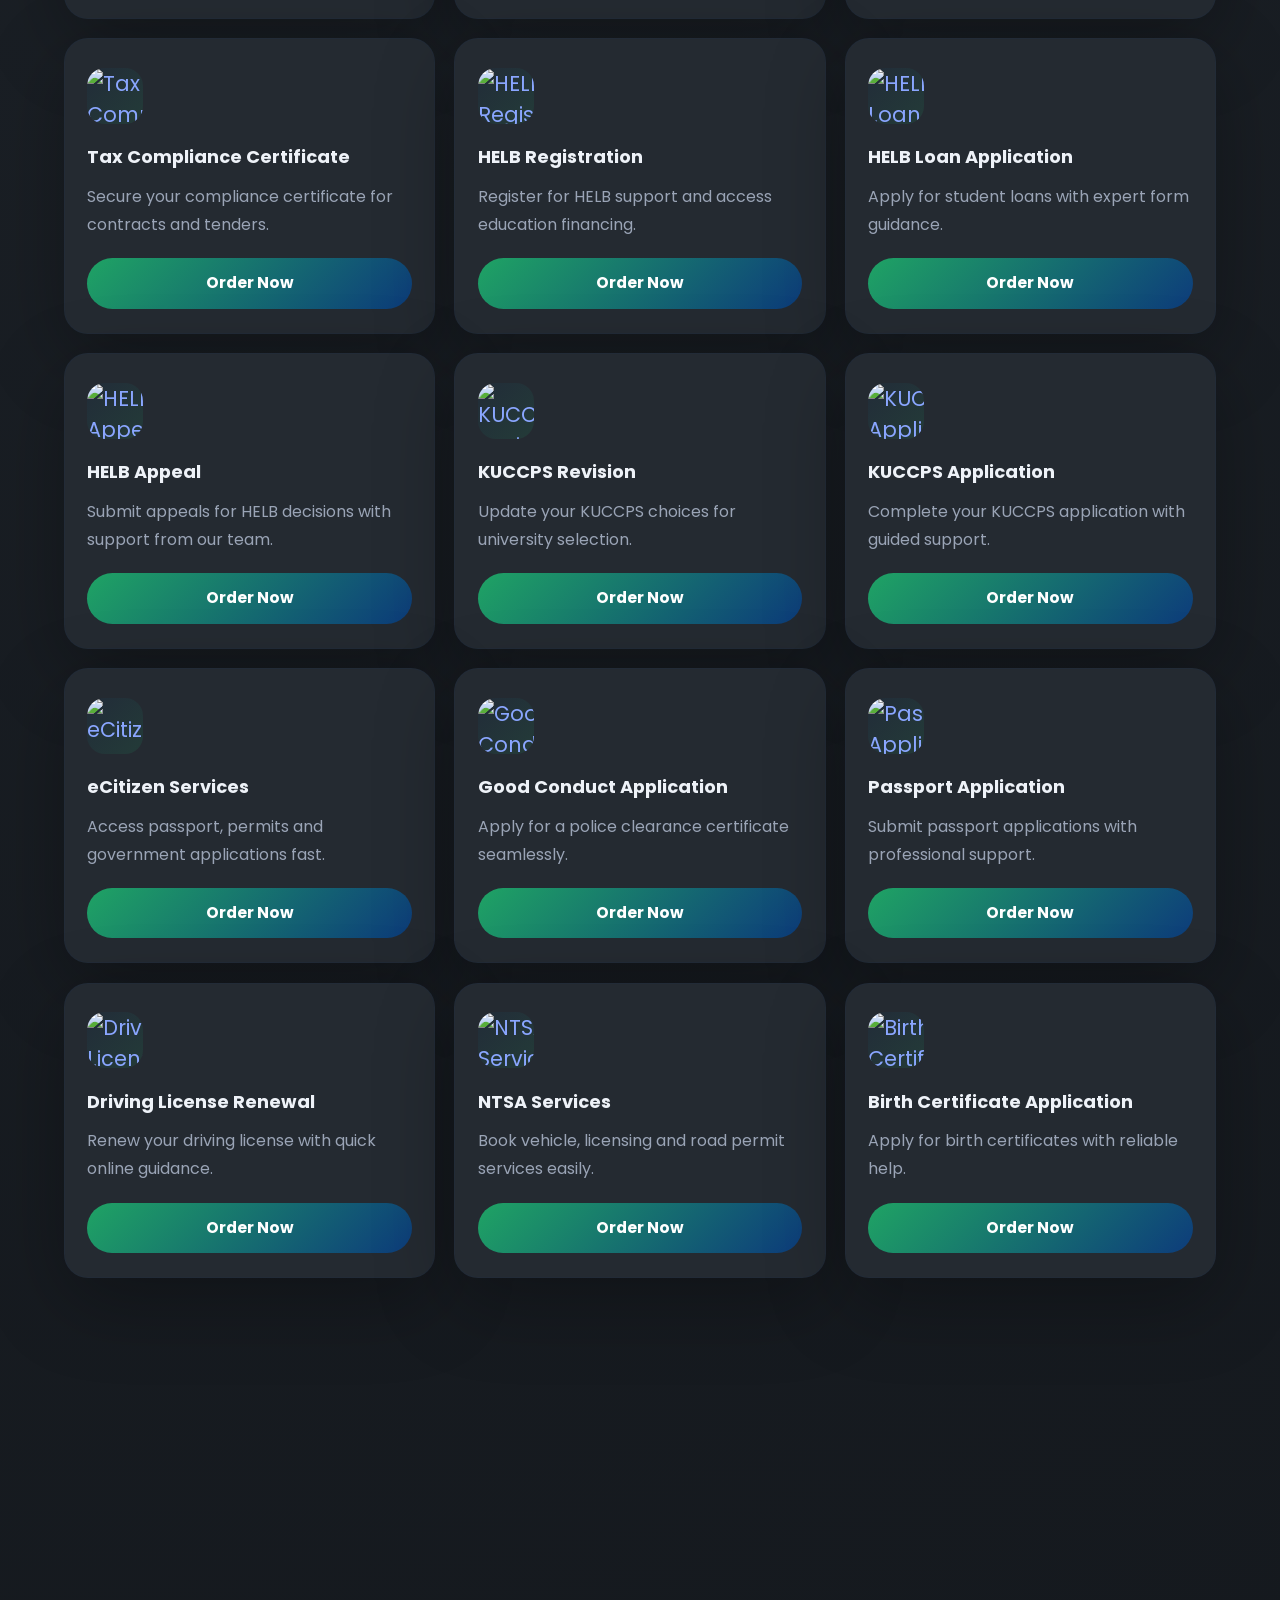
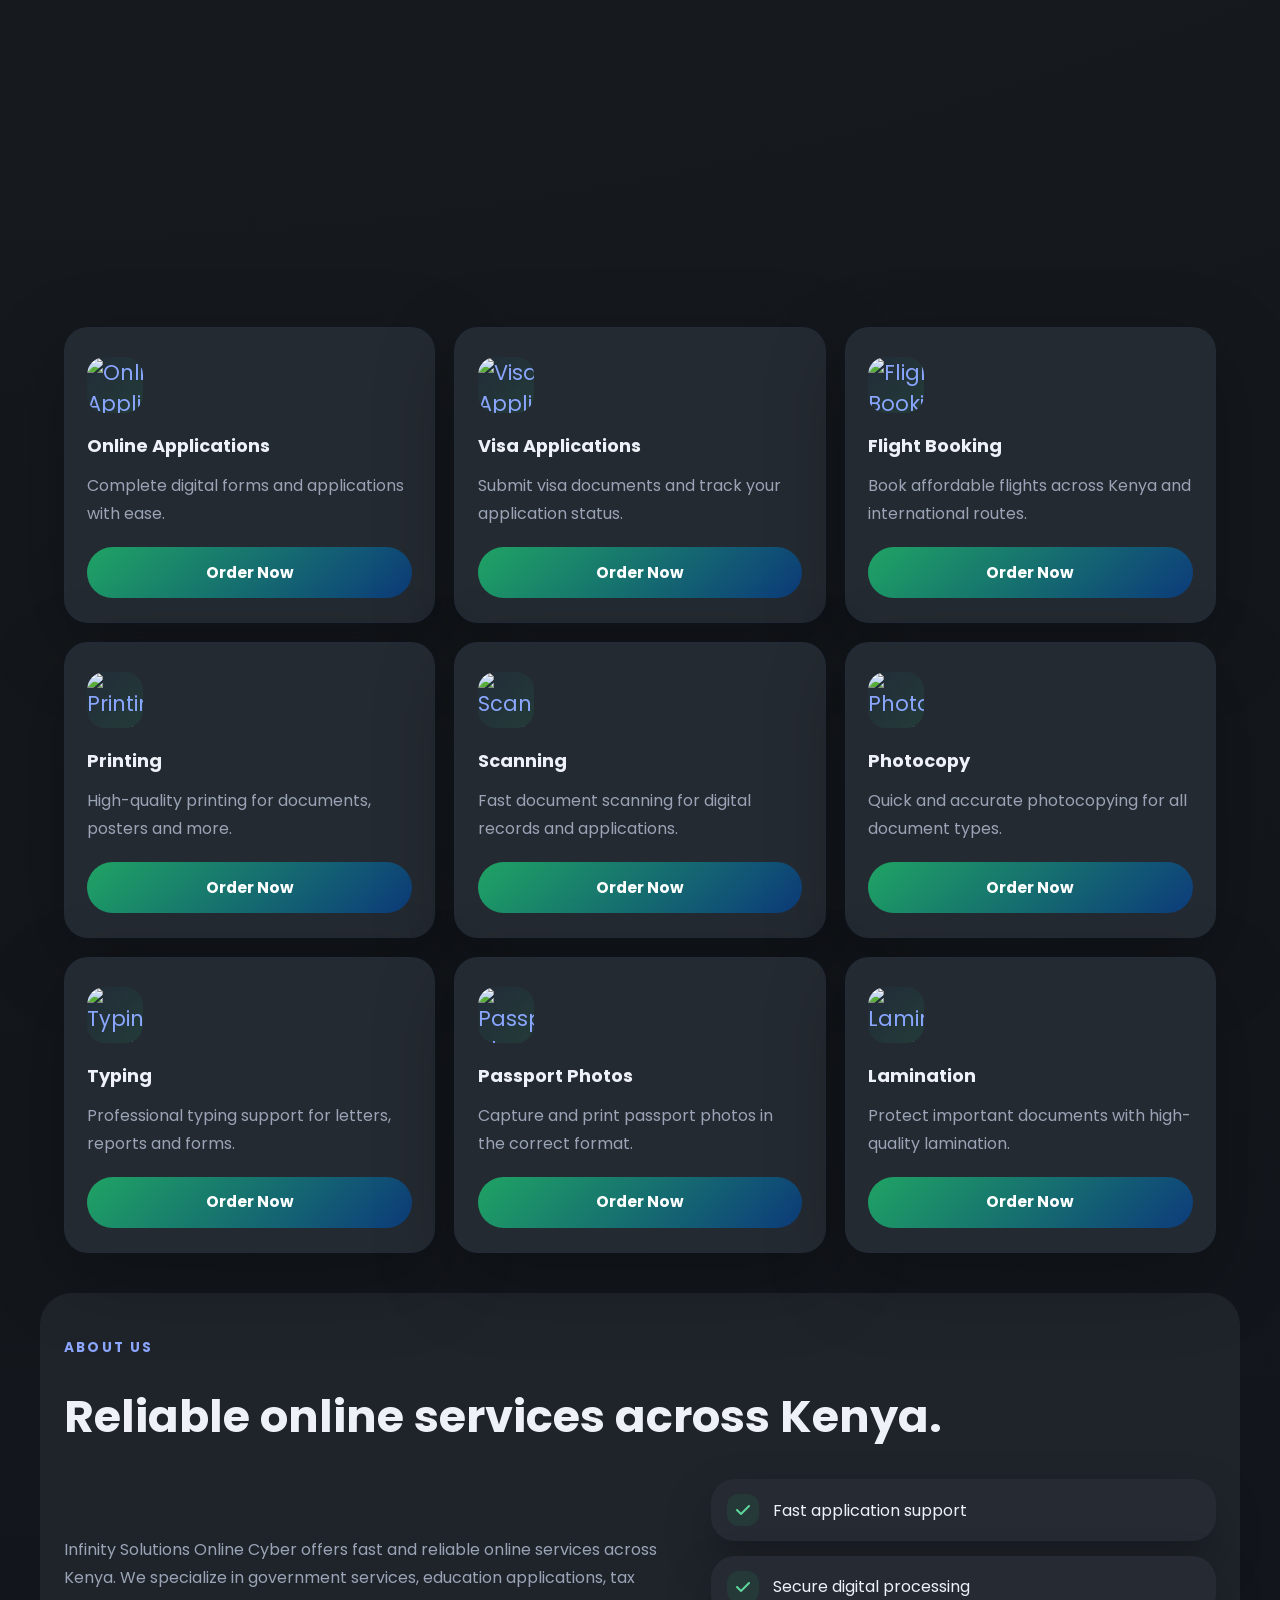
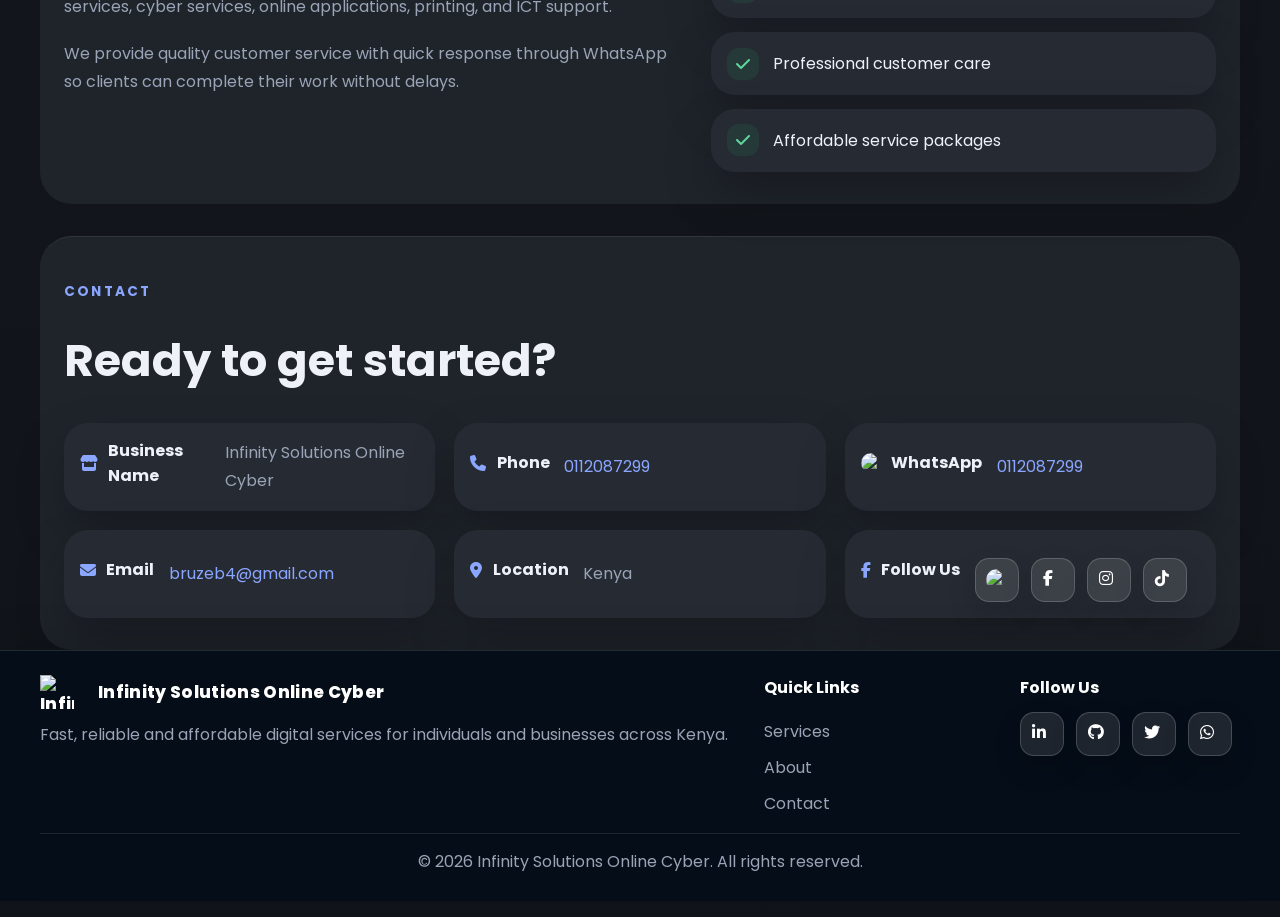
==== commit 97192f97: "ico" ====
--- a/index.html
+++ b/index.html
@@ -11,6 +11,8 @@
   <meta name="author" content="MukisuTech" />
   <meta name="robots" content="index, follow" />
   <meta name="google-site-verification" content="d542630b26de92ac" />
+  <link rel="icon" type="image/png" href="ico.png" />
+  <link rel="shortcut icon" type="image/png" href="ico.png" />
   <link rel="canonical" href="https://mukisutech.github.io/cyber-service-site/" />
   <meta property="og:type" content="website" />
   <meta property="og:title" content="Infinity Solutions Online Cyber | SHA, KRA, HELB, KUCCPS Services" />
